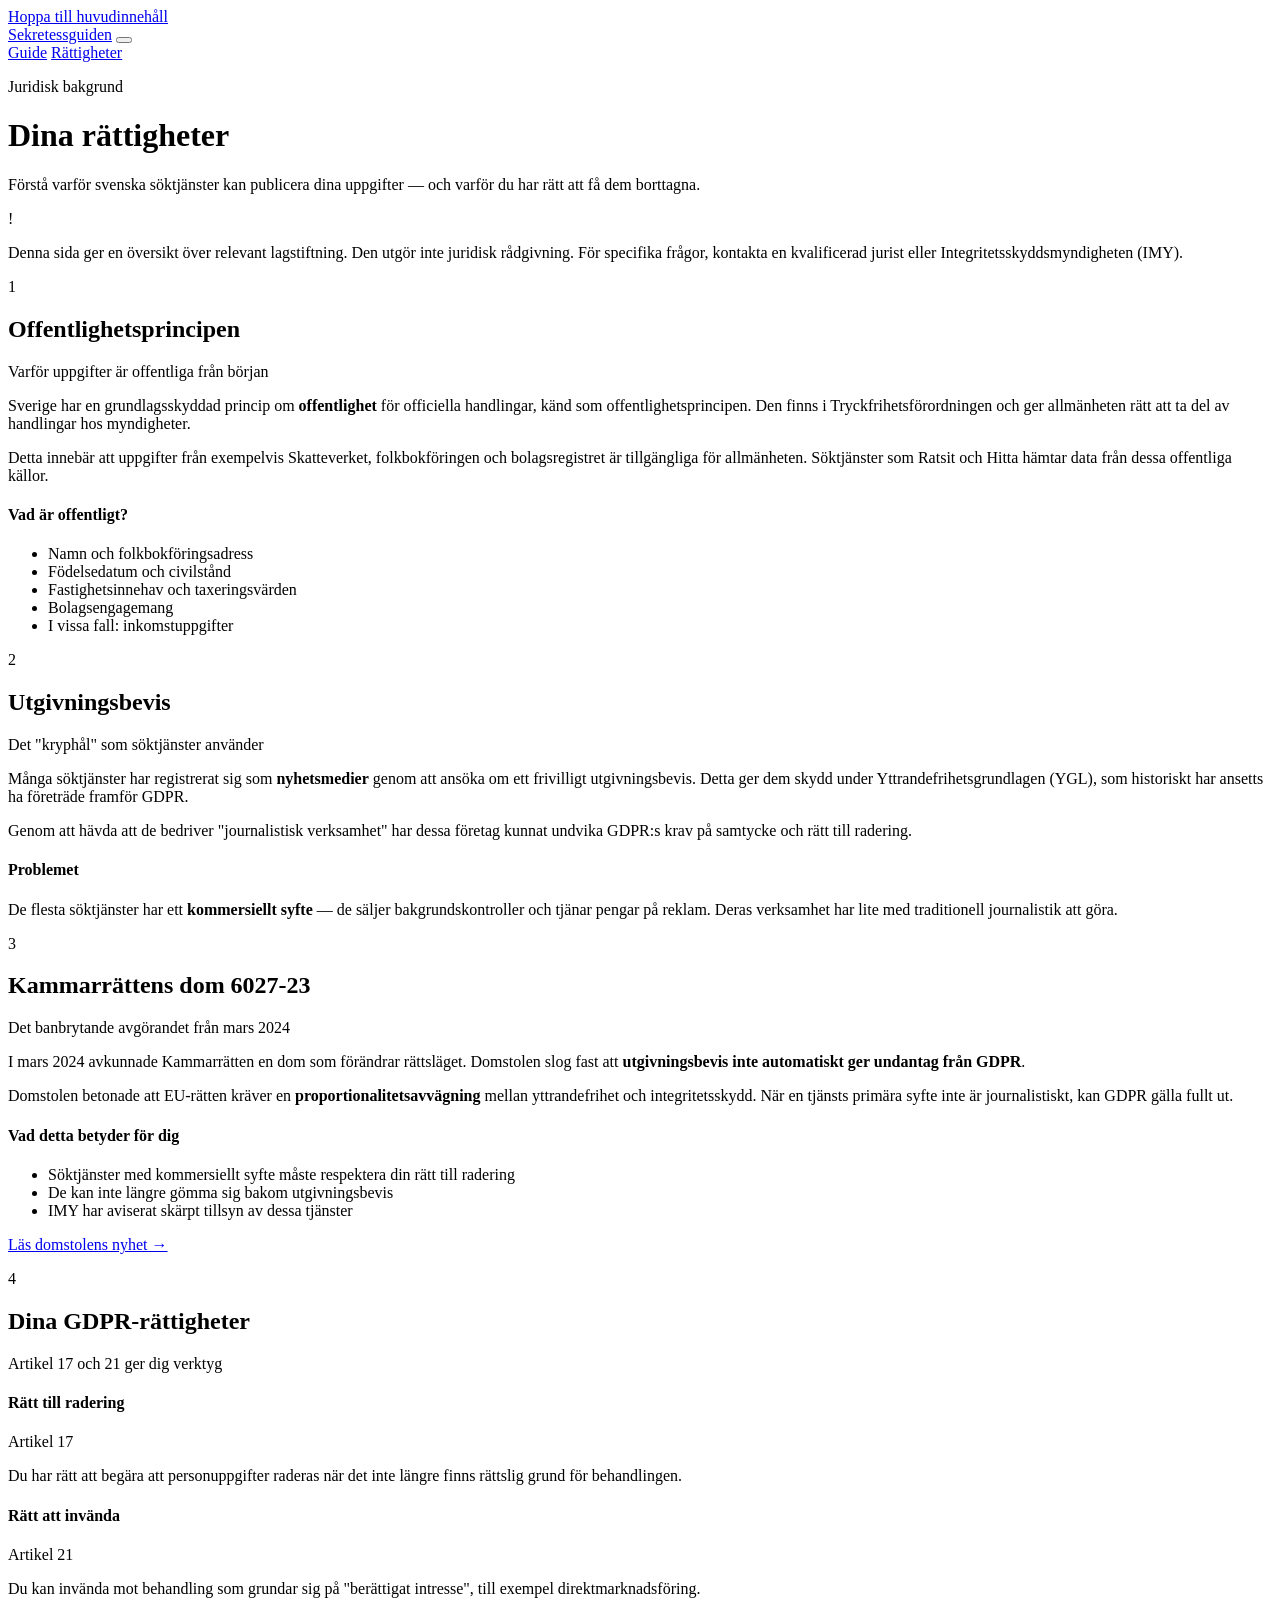
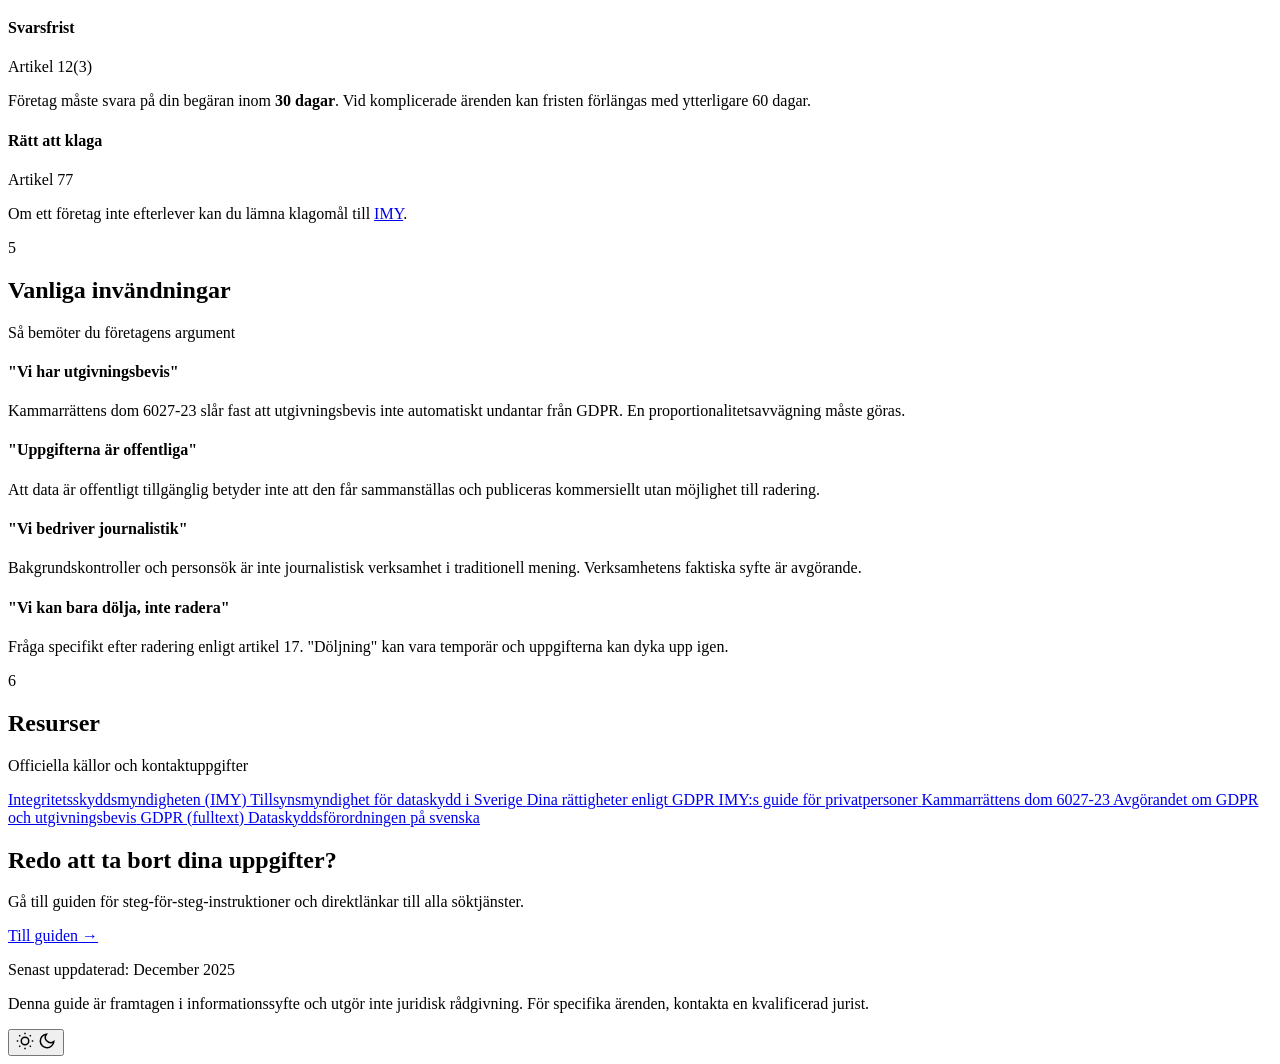
==== rattigheter/index.html @ fe228009 "url cleaning" ====
<!DOCTYPE html>
<html lang="sv">

<head>
    <meta charset="UTF-8">
    <meta name="viewport" content="width=device-width, initial-scale=1.0">
    <meta name="description"
        content="Dina rättigheter enligt GDPR och svensk lag. Förstå varför söktjänster kan publicera dina uppgifter och hur du kan få dem borttagna.">
    <title>Dina rättigheter - Sekretessguiden</title>
    <link rel="icon" href="favicon.svg" type="image/svg+xml">
    <link rel="preconnect" href="https://fonts.googleapis.com">
    <link rel="preconnect" href="https://fonts.gstatic.com" crossorigin>
    <link
        href="https://fonts.googleapis.com/css2?family=IBM+Plex+Sans:wght@400;500;600&family=IBM+Plex+Serif:wght@400;500&display=swap"
        rel="stylesheet">
    <link rel="stylesheet" href="style.css">
</head>

<body>
    <a href="#main" class="skip-link">Hoppa till huvudinnehåll</a>

    <nav class="nav" aria-label="Huvudnavigering">
        <div class="nav-inner">
            <a href="../" class="nav-brand">Sekretessguiden</a>
            <button class="nav-toggle" aria-label="Meny">
                <span></span><span></span>
            </button>
            <div class="nav-links">
                <a href="../" data-tooltip="Steg-för-steg guide">Guide</a>
                <span class="nav-divider"></span>
                <a href="./" class="nav-link-external" aria-current="page"
                    data-tooltip="Juridisk bakgrund">Rättigheter</a>
            </div>
        </div>
    </nav>

    <header class="hero">
        <div class="hero-inner">
            <p class="hero-meta">Juridisk bakgrund</p>
            <h1>Dina rättigheter</h1>
            <p class="hero-lead">Förstå varför svenska söktjänster kan publicera dina uppgifter — och varför du har rätt
                att få dem borttagna.</p>
        </div>
    </header>

    <main id="main">
        <section class="intro">
            <div class="intro-inner">
                <div class="intro-number">!</div>
                <div class="intro-text">
                    <p>Denna sida ger en översikt över relevant lagstiftning. Den utgör inte juridisk rådgivning. För
                        specifika frågor, kontakta en kvalificerad jurist eller Integritetsskyddsmyndigheten (IMY).</p>
                </div>
            </div>
        </section>

        <!-- Offentlighetsprincipen -->
        <section class="step">
            <div class="step-header">
                <div class="step-number">1</div>
                <div class="step-title">
                    <h2>Offentlighetsprincipen</h2>
                    <p>Varför uppgifter är offentliga från början</p>
                </div>
            </div>

            <div class="step-content step-content-narrow">
                <div class="info-section">
                    <p>Sverige har en grundlagsskyddad princip om <strong>offentlighet</strong> för officiella
                        handlingar,
                        känd som offentlighetsprincipen. Den finns i Tryckfrihetsförordningen och ger allmänheten rätt
                        att
                        ta del av handlingar hos myndigheter.</p>

                    <p>Detta innebär att uppgifter från exempelvis Skatteverket, folkbokföringen och bolagsregistret är
                        tillgängliga för allmänheten. Söktjänster som Ratsit och Hitta hämtar data från dessa offentliga
                        källor.</p>

                    <div class="info-box">
                        <h4>Vad är offentligt?</h4>
                        <ul>
                            <li>Namn och folkbokföringsadress</li>
                            <li>Födelsedatum och civilstånd</li>
                            <li>Fastighetsinnehav och taxeringsvärden</li>
                            <li>Bolagsengagemang</li>
                            <li>I vissa fall: inkomstuppgifter</li>
                        </ul>
                    </div>
                </div>
            </div>
        </section>

        <!-- Utgivningsbevis -->
        <section class="step step-alt">
            <div class="step-header">
                <div class="step-number">2</div>
                <div class="step-title">
                    <h2>Utgivningsbevis</h2>
                    <p>Det "kryphål" som söktjänster använder</p>
                </div>
            </div>

            <div class="step-content step-content-narrow">
                <div class="info-section">
                    <p>Många söktjänster har registrerat sig som <strong>nyhetsmedier</strong> genom att ansöka om ett
                        frivilligt utgivningsbevis. Detta ger dem skydd under Yttrandefrihetsgrundlagen (YGL), som
                        historiskt har ansetts ha företräde framför GDPR.</p>

                    <p>Genom att hävda att de bedriver "journalistisk verksamhet" har dessa företag kunnat undvika
                        GDPR:s
                        krav på samtycke och rätt till radering.</p>

                    <div class="info-box info-box-warning">
                        <h4>Problemet</h4>
                        <p>De flesta söktjänster har ett <strong>kommersiellt syfte</strong> — de säljer
                            bakgrundskontroller
                            och tjänar pengar på reklam. Deras verksamhet har lite med traditionell journalistik att
                            göra.
                        </p>
                    </div>
                </div>
            </div>
        </section>

        <!-- Kammarrätten -->
        <section class="step">
            <div class="step-header">
                <div class="step-number">3</div>
                <div class="step-title">
                    <h2>Kammarrättens dom 6027-23</h2>
                    <p>Det banbrytande avgörandet från mars 2024</p>
                </div>
            </div>

            <div class="step-content step-content-narrow">
                <div class="info-section">
                    <p>I mars 2024 avkunnade Kammarrätten en dom som förändrar rättsläget. Domstolen slog fast att
                        <strong>utgivningsbevis inte automatiskt ger undantag från GDPR</strong>.
                    </p>

                    <p>Domstolen betonade att EU-rätten kräver en <strong>proportionalitetsavvägning</strong> mellan
                        yttrandefrihet och integritetsskydd. När en tjänsts primära syfte inte är journalistiskt, kan
                        GDPR
                        gälla fullt ut.</p>

                    <div class="info-box info-box-success">
                        <h4>Vad detta betyder för dig</h4>
                        <ul>
                            <li>Söktjänster med kommersiellt syfte måste respektera din rätt till radering</li>
                            <li>De kan inte längre gömma sig bakom utgivningsbevis</li>
                            <li>IMY har aviserat skärpt tillsyn av dessa tjänster</li>
                        </ul>
                    </div>

                    <p class="source-link">
                        <a href="https://www.domstol.se/nyheter/2024/03/gdpr-kan-bli-tillamplig-trots-frivilligt-utgivningsbevis/"
                            target="_blank" rel="noopener">Läs domstolens nyhet →</a>
                    </p>
                </div>
            </div>
        </section>

        <!-- GDPR-rättigheter -->
        <section class="step step-alt">
            <div class="step-header">
                <div class="step-number">4</div>
                <div class="step-title">
                    <h2>Dina GDPR-rättigheter</h2>
                    <p>Artikel 17 och 21 ger dig verktyg</p>
                </div>
            </div>

            <div class="step-content step-content-narrow">
                <div class="info-section">
                    <div class="rights-grid">
                        <div class="right-card">
                            <h4>Rätt till radering</h4>
                            <p class="right-article">Artikel 17</p>
                            <p>Du har rätt att begära att personuppgifter raderas när det inte längre finns rättslig
                                grund
                                för behandlingen.</p>
                        </div>

                        <div class="right-card">
                            <h4>Rätt att invända</h4>
                            <p class="right-article">Artikel 21</p>
                            <p>Du kan invända mot behandling som grundar sig på "berättigat intresse", till exempel
                                direktmarknadsföring.</p>
                        </div>

                        <div class="right-card">
                            <h4>Svarsfrist</h4>
                            <p class="right-article">Artikel 12(3)</p>
                            <p>Företag måste svara på din begäran inom <strong>30 dagar</strong>. Vid komplicerade
                                ärenden
                                kan fristen förlängas med ytterligare 60 dagar.</p>
                        </div>

                        <div class="right-card">
                            <h4>Rätt att klaga</h4>
                            <p class="right-article">Artikel 77</p>
                            <p>Om ett företag inte efterlever kan du lämna klagomål till
                                <a href="https://www.imy.se/privatperson/utfora-arenden/lamna-ett-klagomal/"
                                    target="_blank" rel="noopener">IMY</a>.
                            </p>
                        </div>
                    </div>
                </div>
            </div>
        </section>

        <!-- Vanliga invändningar -->
        <section class="step">
            <div class="step-header">
                <div class="step-number">5</div>
                <div class="step-title">
                    <h2>Vanliga invändningar</h2>
                    <p>Så bemöter du företagens argument</p>
                </div>
            </div>

            <div class="step-content step-content-narrow">
                <div class="objections-list">
                    <div class="objection">
                        <h4>"Vi har utgivningsbevis"</h4>
                        <p class="objection-response">Kammarrättens dom 6027-23 slår fast att utgivningsbevis inte
                            automatiskt undantar från GDPR. En proportionalitetsavvägning måste göras.</p>
                    </div>

                    <div class="objection">
                        <h4>"Uppgifterna är offentliga"</h4>
                        <p class="objection-response">Att data är offentligt tillgänglig betyder inte att den får
                            sammanställas och publiceras kommersiellt utan möjlighet till radering.</p>
                    </div>

                    <div class="objection">
                        <h4>"Vi bedriver journalistik"</h4>
                        <p class="objection-response">Bakgrundskontroller och personsök är inte journalistisk verksamhet
                            i
                            traditionell mening. Verksamhetens faktiska syfte är avgörande.</p>
                    </div>

                    <div class="objection">
                        <h4>"Vi kan bara dölja, inte radera"</h4>
                        <p class="objection-response">Fråga specifikt efter radering enligt artikel 17. "Döljning" kan
                            vara
                            temporär och uppgifterna kan dyka upp igen.</p>
                    </div>
                </div>
            </div>
        </section>

        <!-- Resurser -->
        <section class="step step-alt">
            <div class="step-header">
                <div class="step-number">6</div>
                <div class="step-title">
                    <h2>Resurser</h2>
                    <p>Officiella källor och kontaktuppgifter</p>
                </div>
            </div>

            <div class="step-content step-content-narrow">
                <div class="resources-list">
                    <a href="https://www.imy.se/" target="_blank" rel="noopener" class="resource-link">
                        <span class="resource-name">Integritetsskyddsmyndigheten (IMY)</span>
                        <span class="resource-desc">Tillsynsmyndighet för dataskydd i Sverige</span>
                    </a>

                    <a href="https://www.imy.se/privatperson/dataskydd/dina-rattigheter/" target="_blank" rel="noopener"
                        class="resource-link">
                        <span class="resource-name">Dina rättigheter enligt GDPR</span>
                        <span class="resource-desc">IMY:s guide för privatpersoner</span>
                    </a>

                    <a href="https://www.domstol.se/nyheter/2024/03/gdpr-kan-bli-tillamplig-trots-frivilligt-utgivningsbevis/"
                        target="_blank" rel="noopener" class="resource-link">
                        <span class="resource-name">Kammarrättens dom 6027-23</span>
                        <span class="resource-desc">Avgörandet om GDPR och utgivningsbevis</span>
                    </a>

                    <a href="https://eur-lex.europa.eu/legal-content/SV/TXT/?uri=CELEX:32016R0679" target="_blank"
                        rel="noopener" class="resource-link">
                        <span class="resource-name">GDPR (fulltext)</span>
                        <span class="resource-desc">Dataskyddsförordningen på svenska</span>
                    </a>
                </div>
            </div>
        </section>

        <!-- CTA -->
        <section class="cta-section">
            <div class="cta-inner">
                <h2>Redo att ta bort dina uppgifter?</h2>
                <p>Gå till guiden för steg-för-steg-instruktioner och direktlänkar till alla söktjänster.</p>
                <a href="../" class="cta-button">Till guiden →</a>
            </div>
        </section>
    </main>

    <footer class="footer">
        <p>Senast uppdaterad: December 2025</p>
        <p>Denna guide är framtagen i informationssyfte och utgör inte juridisk rådgivning. För specifika ärenden,
            kontakta
            en kvalificerad jurist.</p>
    </footer>

    <!-- Back to top button -->
    <button class="back-to-top" id="back-to-top" aria-label="Tillbaka till toppen" hidden>
        <svg width="20" height="20" viewBox="0 0 20 20" fill="none" stroke="currentColor" stroke-width="2">
            <path d="M10 16V4M4 10l6-6 6 6" />
        </svg>
    </button>

    <!-- Dark mode toggle -->
    <button class="theme-toggle" id="theme-toggle" aria-label="Växla mörkt/ljust läge">
        <svg class="icon-sun" width="18" height="18" viewBox="0 0 24 24" fill="none" stroke="currentColor"
            stroke-width="2">
            <circle cx="12" cy="12" r="5" />
            <path
                d="M12 1v2M12 21v2M4.22 4.22l1.42 1.42M18.36 18.36l1.42 1.42M1 12h2M21 12h2M4.22 19.78l1.42-1.42M18.36 5.64l1.42-1.42" />
        </svg>
        <svg class="icon-moon" width="18" height="18" viewBox="0 0 24 24" fill="none" stroke="currentColor"
            stroke-width="2">
            <path d="M21 12.79A9 9 0 1 1 11.21 3 7 7 0 0 0 21 12.79z" />
        </svg>
    </button>

    <script src="script.js"></script>
</body>

</html>
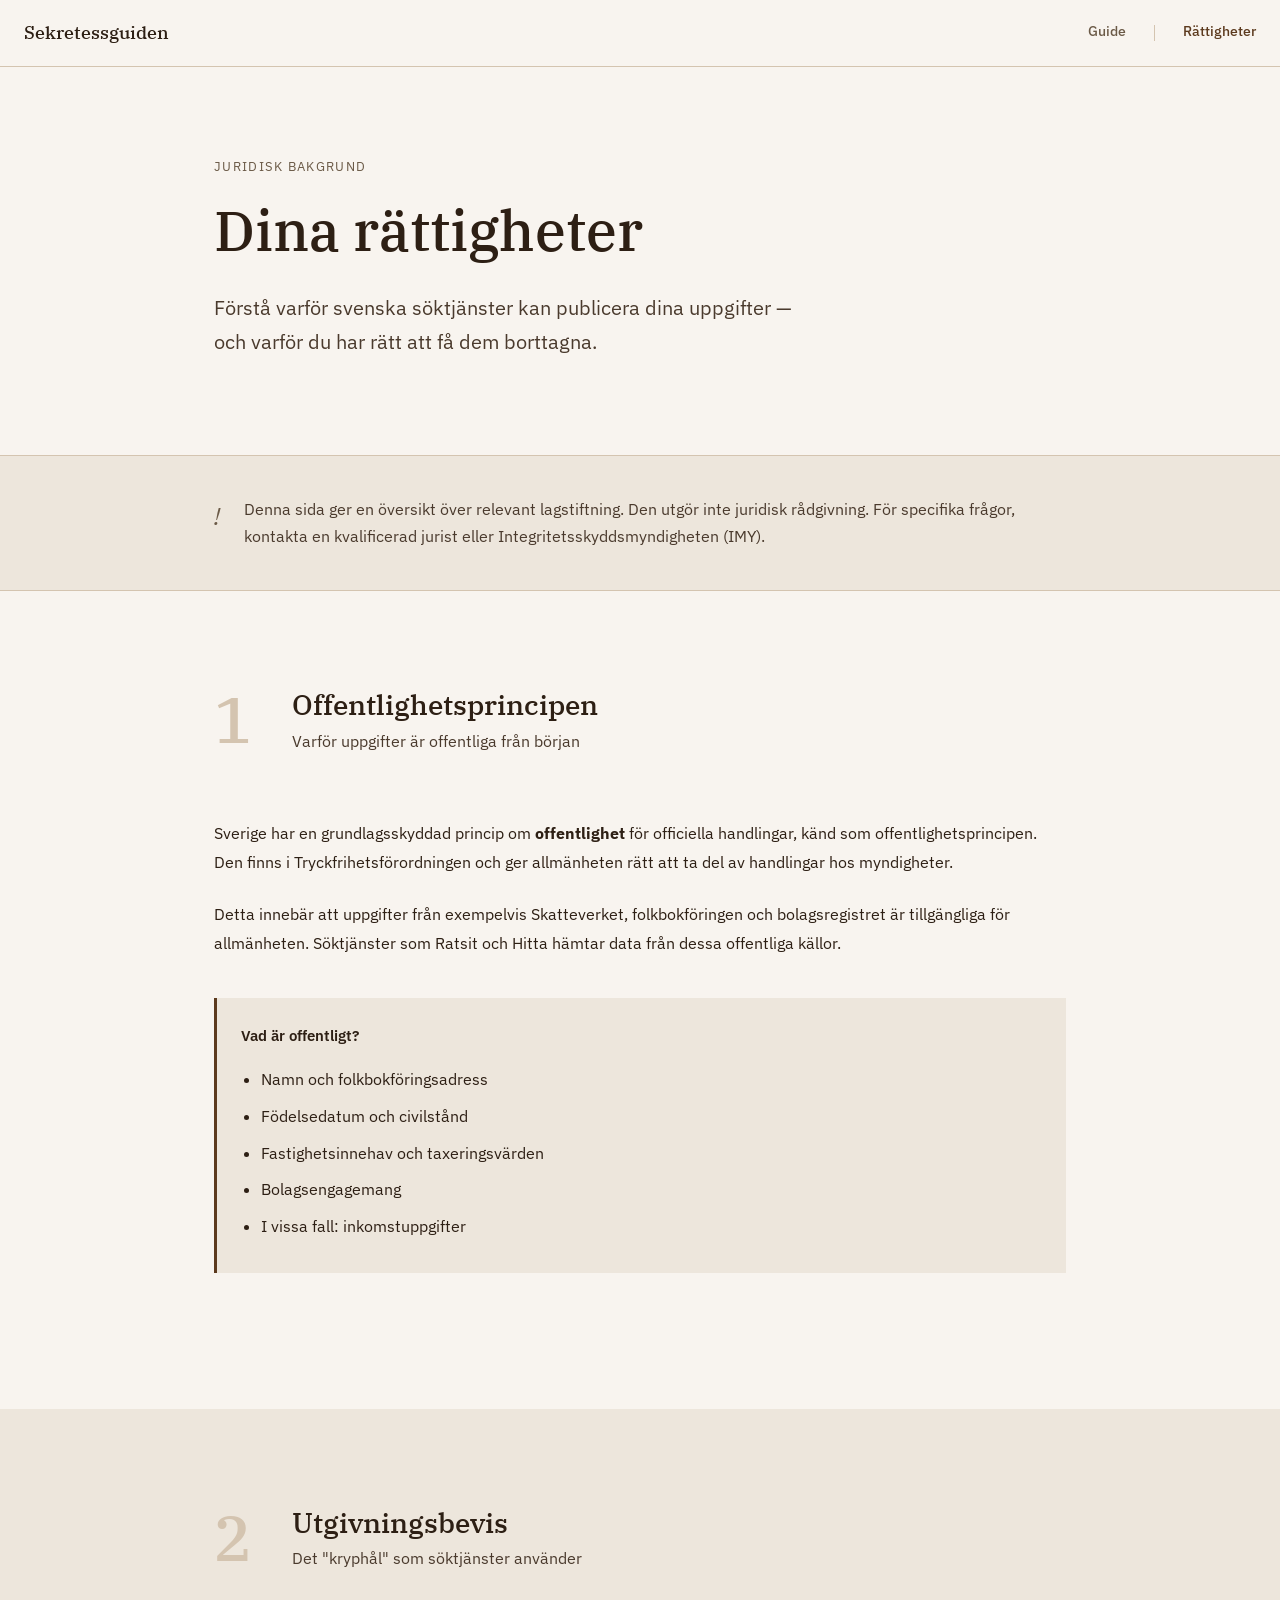
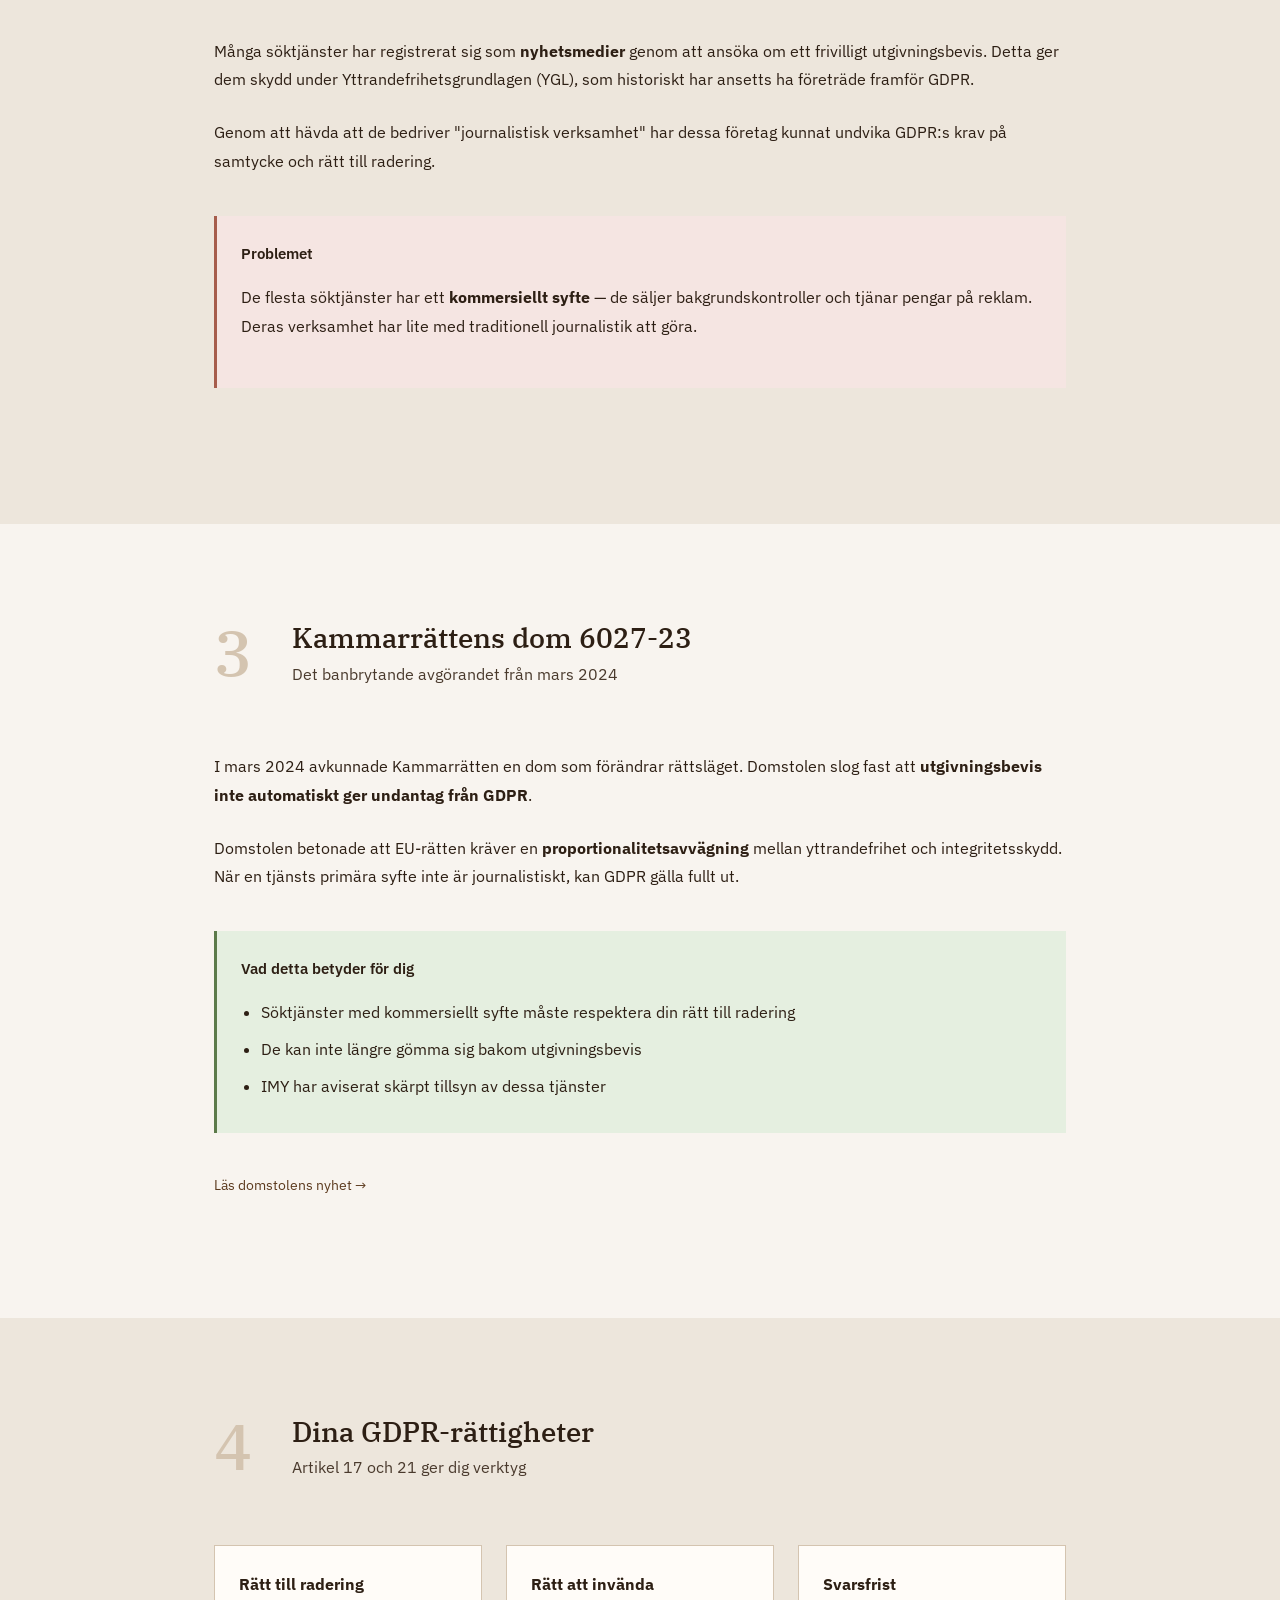
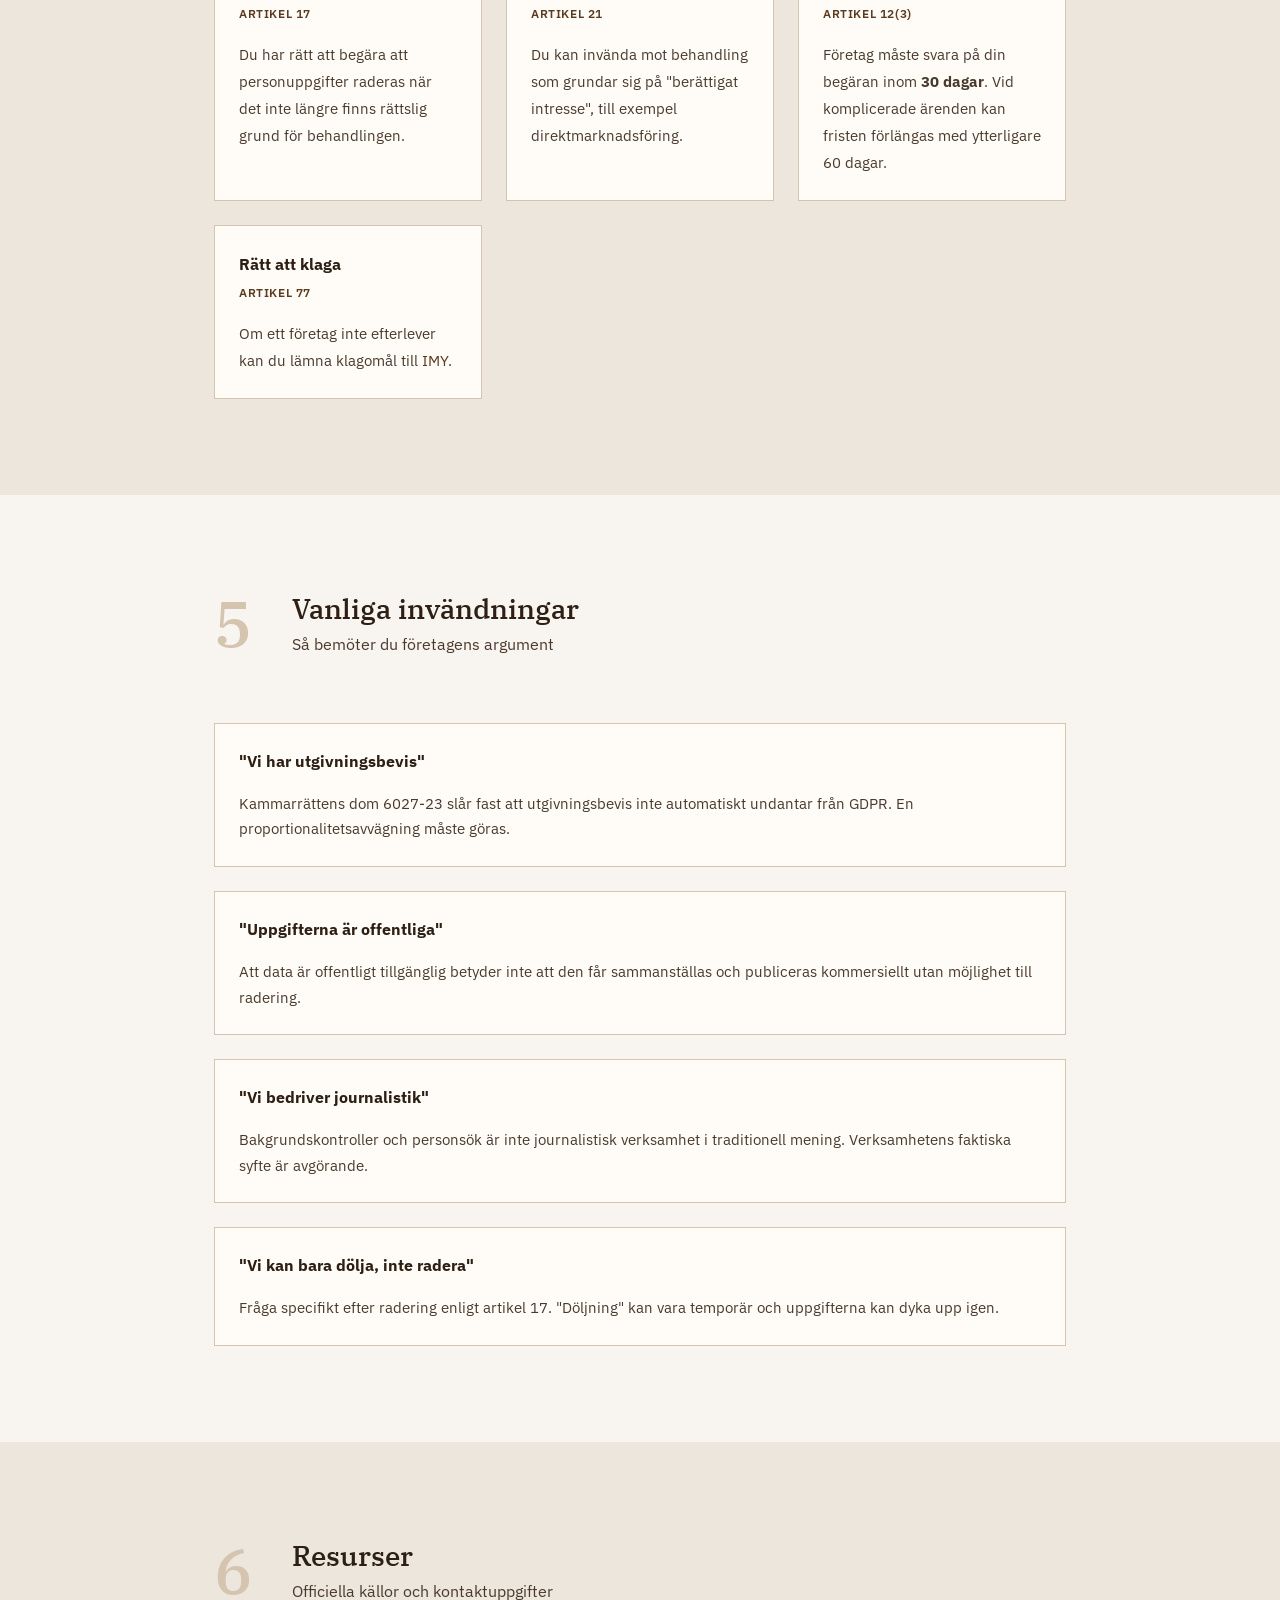
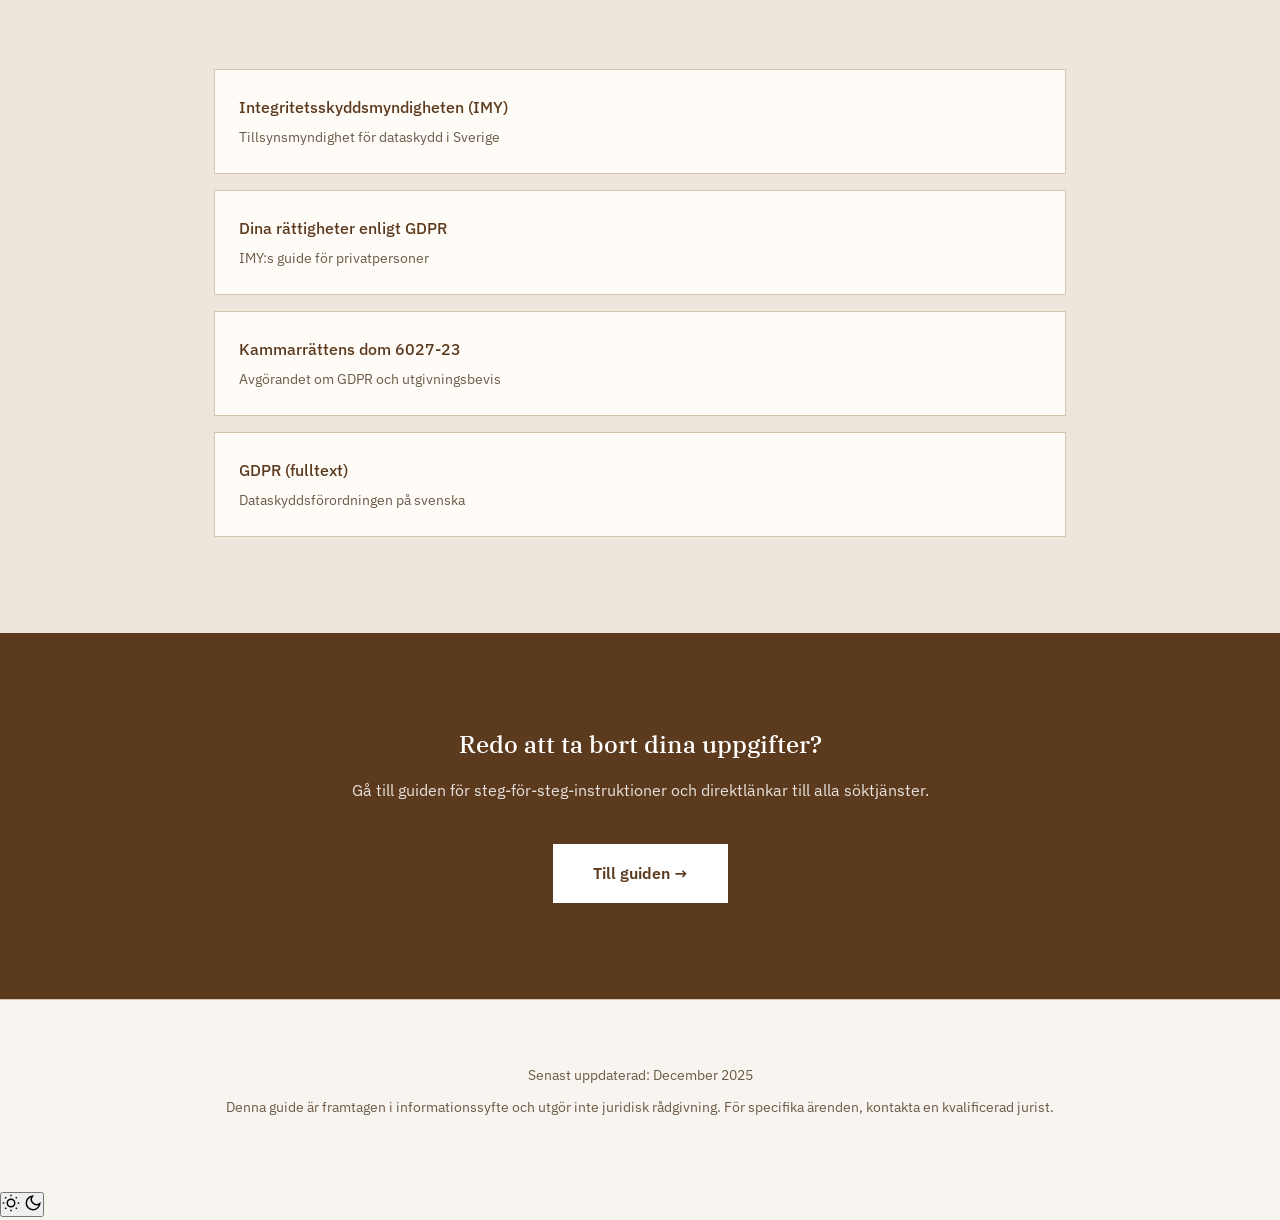
==== commit 55f5b293: "fix css amd js linking" ====
--- a/rattigheter/index.html
+++ b/rattigheter/index.html
@@ -7,13 +7,13 @@
     <meta name="description"
         content="Dina rättigheter enligt GDPR och svensk lag. Förstå varför söktjänster kan publicera dina uppgifter och hur du kan få dem borttagna.">
     <title>Dina rättigheter - Sekretessguiden</title>
-    <link rel="icon" href="favicon.svg" type="image/svg+xml">
+    <link rel="icon" href="../favicon.svg" type="image/svg+xml">
     <link rel="preconnect" href="https://fonts.googleapis.com">
     <link rel="preconnect" href="https://fonts.gstatic.com" crossorigin>
     <link
         href="https://fonts.googleapis.com/css2?family=IBM+Plex+Sans:wght@400;500;600&family=IBM+Plex+Serif:wght@400;500&display=swap"
         rel="stylesheet">
-    <link rel="stylesheet" href="style.css">
+    <link rel="stylesheet" href="../style.css">
 </head>
 
 <body>
@@ -326,7 +326,7 @@
         </svg>
     </button>
 
-    <script src="script.js"></script>
+    <script src="../script.js"></script>
 </body>
 
 </html>
--- a/style.css
+++ b/style.css
@@ -0,0 +1,1571 @@
+/* ===== VARIABLES ===== */
+:root {
+    --text: #2d1f14;
+    --text-secondary: #4a3a2d;
+    --text-muted: #6b5a47;
+    --bg: #f8f4ef;
+    --bg-alt: #ede6dc;
+    --surface: #fffcf8;
+    --border: #d4c4b0;
+    --accent: #5c3a1e;
+    --accent-hover: #3d2712;
+
+    --font: 'IBM Plex Sans', -apple-system, BlinkMacSystemFont, sans-serif;
+    --font-serif: 'IBM Plex Serif', Georgia, serif;
+
+    --space-xs: 0.5rem;
+    --space-sm: 1rem;
+    --space-md: 1.5rem;
+    --space-lg: 2.5rem;
+    --space-xl: 4rem;
+    --space-2xl: 6rem;
+}
+
+@media (prefers-color-scheme: dark) {
+    :root {
+        --text: #ede5d8;
+        --text-secondary: #c9bda8;
+        --text-muted: #a89880;
+        --bg: #1a1410;
+        --bg-alt: #2a2118;
+        --surface: #322820;
+        --border: #4a3f33;
+        --accent: #d4b88a;
+        --accent-hover: #e8d0a8;
+    }
+}
+
+/* ===== RESET ===== */
+*,
+*::before,
+*::after {
+    box-sizing: border-box;
+    margin: 0;
+    padding: 0;
+}
+
+html {
+    scroll-behavior: smooth;
+}
+
+body {
+    font-family: var(--font);
+    font-size: 1rem;
+    line-height: 1.7;
+    color: var(--text);
+    background: var(--bg);
+}
+
+a {
+    color: var(--accent);
+    text-decoration: none;
+}
+
+a:hover {
+    text-decoration: underline;
+}
+
+a:focus-visible,
+button:focus-visible,
+summary:focus-visible {
+    outline: 2px solid var(--accent);
+    outline-offset: 2px;
+}
+
+h1,
+h2,
+h3 {
+    font-family: var(--font-serif);
+    font-weight: 500;
+    line-height: 1.3;
+}
+
+p {
+    margin-bottom: var(--space-sm);
+}
+
+p:last-child {
+    margin-bottom: 0;
+}
+
+ol,
+ul {
+    margin-left: 1.25rem;
+}
+
+li {
+    margin-bottom: 0.5rem;
+}
+
+/* ===== SKIP LINK ===== */
+.skip-link {
+    position: absolute;
+    top: -100px;
+    left: var(--space-md);
+    background: var(--accent);
+    color: #fff;
+    padding: var(--space-xs) var(--space-sm);
+    z-index: 1000;
+    text-decoration: none;
+}
+
+.skip-link:focus {
+    top: var(--space-sm);
+}
+
+/* ===== NAV ===== */
+.nav {
+    position: fixed;
+    top: 0;
+    left: 0;
+    right: 0;
+    z-index: 100;
+    background: var(--bg);
+    border-bottom: 1px solid var(--border);
+}
+
+.nav-inner {
+    max-width: 1400px;
+    margin: 0 auto;
+    padding: var(--space-sm) var(--space-md);
+    display: flex;
+    align-items: center;
+    justify-content: space-between;
+}
+
+.nav-brand {
+    font-family: var(--font-serif);
+    font-size: 1.125rem;
+    font-weight: 500;
+    color: var(--text);
+}
+
+.nav-brand:hover {
+    text-decoration: none;
+    color: var(--accent);
+}
+
+.nav-links {
+    display: flex;
+    gap: var(--space-md);
+}
+
+.nav-links a {
+    font-size: 0.875rem;
+    font-weight: 500;
+    color: var(--text-muted);
+    padding: 0.25rem 0;
+    border-bottom: 2px solid transparent;
+    transition: all 0.15s ease;
+}
+
+.nav-links a:hover {
+    color: var(--text);
+    text-decoration: none;
+    border-bottom-color: var(--accent);
+}
+
+/* Nav tooltips */
+.nav-links a[data-tooltip] {
+    position: relative;
+}
+
+.nav-links a[data-tooltip]::after {
+    content: attr(data-tooltip);
+    position: absolute;
+    top: 100%;
+    left: 50%;
+    transform: translateX(-50%);
+    margin-top: 8px;
+    padding: 0.4rem 0.6rem;
+    background: var(--text);
+    color: var(--bg);
+    font-size: 0.75rem;
+    white-space: nowrap;
+    border-radius: 3px;
+    opacity: 0;
+    visibility: hidden;
+    transition: opacity 0.15s, visibility 0.15s;
+    pointer-events: none;
+    z-index: 200;
+}
+
+.nav-links a[data-tooltip]:hover::after {
+    opacity: 1;
+    visibility: visible;
+}
+
+/* Nav divider */
+.nav-divider {
+    width: 1px;
+    height: 1rem;
+    background: var(--border);
+    align-self: center;
+    margin: 0 0.25rem;
+}
+
+.nav-link-external {
+    color: var(--accent) !important;
+}
+
+.nav-toggle {
+    display: none;
+    flex-direction: column;
+    gap: 6px;
+    padding: 0.5rem;
+    background: none;
+    border: none;
+    cursor: pointer;
+}
+
+.nav-toggle span {
+    display: block;
+    width: 24px;
+    height: 2px;
+    background: var(--text);
+}
+
+/* ===== HERO ===== */
+.hero {
+    padding: calc(var(--space-2xl) + 60px) var(--space-md) var(--space-2xl);
+    max-width: 900px;
+    margin: 0 auto;
+}
+
+.hero-meta {
+    font-size: 0.8125rem;
+    text-transform: uppercase;
+    letter-spacing: 0.1em;
+    color: var(--text-muted);
+    margin-bottom: var(--space-sm);
+}
+
+.hero h1 {
+    font-size: clamp(2rem, 5vw, 3.5rem);
+    margin-bottom: var(--space-md);
+}
+
+.hero-lead {
+    font-size: 1.25rem;
+    color: var(--text-secondary);
+    max-width: 600px;
+}
+
+/* ===== INTRO ===== */
+.intro {
+    border-top: 1px solid var(--border);
+    border-bottom: 1px solid var(--border);
+    background: var(--bg-alt);
+}
+
+.intro-inner {
+    max-width: 900px;
+    margin: 0 auto;
+    padding: var(--space-lg) var(--space-md);
+    display: flex;
+    gap: var(--space-md);
+    align-items: flex-start;
+}
+
+.intro-number {
+    font-family: var(--font-serif);
+    font-size: 1.5rem;
+    font-style: italic;
+    color: var(--text-muted);
+    flex-shrink: 0;
+}
+
+.intro-text {
+    color: var(--text-secondary);
+}
+
+/* ===== STEPS ===== */
+.step {
+    padding: var(--space-2xl) 0;
+}
+
+.step-alt {
+    background: var(--bg-alt);
+}
+
+.step-header {
+    max-width: 900px;
+    margin: 0 auto var(--space-xl);
+    padding: 0 var(--space-md);
+    display: flex;
+    gap: var(--space-lg);
+    align-items: flex-start;
+}
+
+.step-number {
+    font-family: var(--font-serif);
+    font-size: 4rem;
+    font-weight: 500;
+    line-height: 1;
+    color: var(--border);
+    flex-shrink: 0;
+}
+
+.step-title h2 {
+    font-size: 1.75rem;
+    margin-bottom: 0.25rem;
+}
+
+.step-title p {
+    color: var(--text-secondary);
+    margin: 0;
+}
+
+.step-content {
+    overflow: visible;
+}
+
+.step-content-narrow {
+    max-width: 900px;
+    margin: 0 auto;
+    padding: 0 var(--space-md);
+}
+
+/* ===== SPLIT LAYOUT ===== */
+.split-layout {
+    max-width: 900px;
+    margin: 0 auto;
+    padding: 0 var(--space-md);
+    display: grid;
+    grid-template-columns: 1fr 1fr;
+    gap: var(--space-md);
+    align-items: start;
+}
+
+.stacked-cards {
+    display: flex;
+    flex-direction: column;
+    gap: var(--space-md);
+}
+
+.card-featured {
+    height: 100%;
+}
+
+.operator-links {
+    margin-top: var(--space-md);
+    padding-top: var(--space-md);
+    border-top: 1px solid var(--border);
+}
+
+.operator-links h4 {
+    font-size: 0.875rem;
+    font-weight: 600;
+    margin-bottom: var(--space-xs);
+    color: var(--text-secondary);
+}
+
+.operator-links ul {
+    list-style: none;
+    margin: 0;
+    font-size: 0.875rem;
+}
+
+.operator-links li {
+    margin-bottom: 0.35rem;
+}
+
+@media (max-width: 700px) {
+    .split-layout {
+        grid-template-columns: 1fr;
+    }
+}
+
+/* ===== CARD GRID ===== */
+.card-grid {
+    max-width: 900px;
+    margin: 0 auto;
+    padding: 0 var(--space-md);
+    display: grid;
+    grid-template-columns: repeat(2, 1fr);
+    gap: var(--space-md);
+}
+
+@media (max-width: 700px) {
+    .card-grid {
+        grid-template-columns: 1fr;
+    }
+}
+
+/* 5-column grid for services */
+.card-grid-5 {
+    padding: 0 var(--space-xl);
+    display: grid;
+    grid-template-columns: repeat(5, minmax(0, 1fr));
+    gap: var(--space-md);
+}
+
+.card-grid-5>.card {
+    min-width: 0;
+}
+
+@media (max-width: 1000px) {
+    .card-grid-5 {
+        grid-template-columns: repeat(3, 1fr);
+    }
+
+    .card-grid-5>.card:nth-child(4),
+    .card-grid-5>.card:nth-child(5) {
+        grid-column: span 1;
+    }
+
+    /* Center the last 2 cards */
+    .card-grid-5 {
+        justify-items: center;
+    }
+
+    .card-grid-5>.card:nth-child(4) {
+        grid-column: 1 / 2;
+        justify-self: end;
+        max-width: calc(100% - var(--space-md) / 2);
+    }
+
+    .card-grid-5>.card:nth-child(5) {
+        grid-column: 2 / 3;
+        justify-self: start;
+        max-width: calc(100% - var(--space-md) / 2);
+    }
+}
+
+@media (max-width: 700px) {
+    .card-grid-5 {
+        grid-template-columns: 1fr;
+    }
+
+    .card-grid-5>.card:nth-child(4),
+    .card-grid-5>.card:nth-child(5) {
+        grid-column: 1;
+        justify-self: stretch;
+        max-width: 100%;
+    }
+}
+
+/* ===== CARDS ===== */
+.card {
+    padding: var(--space-lg);
+    background: var(--surface);
+    border: 1px solid var(--border);
+    display: flex;
+    flex-direction: column;
+}
+
+.card h3 {
+    font-size: 1.125rem;
+    margin-bottom: var(--space-xs);
+}
+
+.card>p {
+    color: var(--text-secondary);
+    font-size: 0.9375rem;
+    margin-bottom: var(--space-sm);
+}
+
+.card ol {
+    font-size: 0.9375rem;
+    color: var(--text-secondary);
+    margin-bottom: var(--space-sm);
+}
+
+.card-quote {
+    margin-top: auto;
+    padding: var(--space-sm);
+    background: var(--bg-alt);
+    border-left: 3px solid var(--accent);
+    font-size: 0.875rem;
+    font-style: italic;
+    color: var(--text-secondary);
+}
+
+.card-action {
+    margin-top: auto;
+    padding-top: var(--space-sm);
+    border-top: 1px solid var(--border);
+}
+
+.card-action a {
+    display: block;
+    font-weight: 500;
+}
+
+.card-action span {
+    display: block;
+    font-size: 0.8125rem;
+    color: var(--text-muted);
+    margin-top: 0.25rem;
+}
+
+/* Service cards */
+.card-service {
+    flex: 0 0 280px;
+}
+
+.card-service-header {
+    display: flex;
+    align-items: center;
+    justify-content: space-between;
+    gap: var(--space-sm);
+    margin-bottom: var(--space-xs);
+}
+
+.card-service-header h3 {
+    margin: 0;
+}
+
+.tag {
+    font-size: 0.6875rem;
+    font-weight: 600;
+    text-transform: uppercase;
+    letter-spacing: 0.05em;
+    padding: 0.2em 0.5em;
+    background: var(--bg-alt);
+    border: 1px solid var(--border);
+    color: var(--text-muted);
+    white-space: nowrap;
+}
+
+.tag-note {
+    background: transparent;
+    border-color: var(--accent);
+    color: var(--accent);
+}
+
+/* ===== EMAIL LIST ===== */
+.email-list {
+    margin-bottom: var(--space-xl);
+}
+
+.email-item {
+    padding: var(--space-md) 0;
+    border-bottom: 1px solid var(--border);
+    display: grid;
+    grid-template-columns: 140px 1fr;
+    gap: var(--space-xs) var(--space-md);
+    align-items: baseline;
+}
+
+.email-item:first-child {
+    border-top: 1px solid var(--border);
+}
+
+.email-name {
+    font-weight: 500;
+}
+
+.email-link {
+    font-family: monospace;
+    font-size: 0.9375rem;
+}
+
+.email-note {
+    grid-column: 2;
+    font-size: 0.8125rem;
+    color: var(--text-muted);
+}
+
+.email-item-difficult {
+    background: var(--bg-alt);
+    margin: 0 calc(-1 * var(--space-md));
+    padding-left: var(--space-md);
+    padding-right: var(--space-md);
+}
+
+/* ===== TEMPLATES ===== */
+.templates {
+    display: flex;
+    flex-direction: column;
+    gap: var(--space-lg);
+}
+
+.template {
+    background: var(--surface);
+    border: 1px solid var(--border);
+}
+
+.template-header {
+    display: flex;
+    justify-content: space-between;
+    align-items: center;
+    padding: var(--space-sm) var(--space-md);
+    border-bottom: 1px solid var(--border);
+    background: var(--bg-alt);
+}
+
+.template-header h3 {
+    font-size: 1rem;
+    margin: 0;
+}
+
+.template-note {
+    padding: var(--space-sm) var(--space-md);
+    font-size: 0.875rem;
+    color: var(--text-secondary);
+    border-bottom: 1px solid var(--border);
+    margin: 0;
+}
+
+.template-body {
+    padding: var(--space-md);
+    font-size: 0.9375rem;
+}
+
+.template-body p {
+    margin-bottom: var(--space-sm);
+}
+
+.template-strong {
+    border-left: 3px solid var(--accent);
+}
+
+.copy-btn {
+    padding: 0.4rem 0.8rem;
+    font-size: 0.8125rem;
+    font-family: inherit;
+    font-weight: 500;
+    background: var(--surface);
+    border: 1px solid var(--border);
+    color: var(--text);
+    cursor: pointer;
+    transition: all 0.15s ease;
+}
+
+.copy-btn:hover {
+    background: var(--accent);
+    border-color: var(--accent);
+    color: #fff;
+}
+
+/* ===== ACTION LIST ===== */
+.action-list {
+    font-size: 1.125rem;
+    counter-reset: actions;
+    list-style: none;
+    margin: 0;
+}
+
+.action-list li {
+    position: relative;
+    padding-left: var(--space-lg);
+    margin-bottom: var(--space-md);
+    counter-increment: actions;
+}
+
+.action-list li::before {
+    content: counter(actions);
+    position: absolute;
+    left: 0;
+    top: 0.15em;
+    font-family: var(--font-serif);
+    font-size: 1.25rem;
+    color: var(--text-muted);
+}
+
+/* ===== MAINTENANCE ===== */
+.maintenance {
+    padding: var(--space-2xl) var(--space-md);
+    border-top: 1px solid var(--border);
+}
+
+.maintenance-inner {
+    max-width: 900px;
+    margin: 0 auto;
+}
+
+.maintenance h2 {
+    font-size: 1.5rem;
+    margin-bottom: var(--space-lg);
+}
+
+.maintenance-grid {
+    display: grid;
+    grid-template-columns: repeat(auto-fit, minmax(220px, 1fr));
+    gap: var(--space-md);
+}
+
+.maintenance-item {
+    padding: var(--space-md);
+    background: var(--surface);
+    border: 1px solid var(--border);
+}
+
+.maintenance-interval {
+    font-weight: 600;
+    font-size: 0.875rem;
+    color: var(--accent);
+    margin-bottom: var(--space-xs);
+}
+
+.maintenance-item p {
+    font-size: 0.9375rem;
+    color: var(--text-secondary);
+    margin: 0;
+}
+
+/* ===== FAQ ===== */
+.faq {
+    padding: var(--space-2xl) var(--space-md);
+    background: var(--bg-alt);
+}
+
+.faq-inner {
+    max-width: 700px;
+    margin: 0 auto;
+}
+
+.faq h2 {
+    font-size: 1.5rem;
+    margin-bottom: var(--space-lg);
+}
+
+.faq-item {
+    border-bottom: 1px solid var(--border);
+}
+
+.faq-item:first-of-type {
+    border-top: 1px solid var(--border);
+}
+
+.faq-item summary {
+    padding: var(--space-md) 0;
+    font-weight: 500;
+    cursor: pointer;
+    list-style: none;
+    display: flex;
+    justify-content: space-between;
+    align-items: center;
+}
+
+.faq-item summary::-webkit-details-marker {
+    display: none;
+}
+
+.faq-item summary::after {
+    content: '+';
+    font-size: 1.25rem;
+    color: var(--text-muted);
+}
+
+.faq-item[open] summary::after {
+    content: '−';
+}
+
+.faq-item p {
+    padding-bottom: var(--space-md);
+    color: var(--text-secondary);
+}
+
+/* ===== FOOTER ===== */
+.footer {
+    padding: var(--space-xl) var(--space-md);
+    text-align: center;
+    font-size: 0.875rem;
+    color: var(--text-muted);
+    border-top: 1px solid var(--border);
+}
+
+.footer p {
+    margin-bottom: 0.5rem;
+}
+
+/* ===== TOAST ===== */
+.toast {
+    position: fixed;
+    bottom: var(--space-md);
+    left: 50%;
+    transform: translateX(-50%) translateY(calc(100% + var(--space-md)));
+    padding: var(--space-sm) var(--space-md);
+    background: var(--text);
+    color: var(--bg);
+    font-size: 0.875rem;
+    opacity: 0;
+    transition: all 0.2s ease;
+}
+
+.toast.show {
+    transform: translateX(-50%) translateY(0);
+    opacity: 1;
+}
+
+/* ===== MOBILE ===== */
+@media (max-width: 768px) {
+    :root {
+        --space-lg: 2rem;
+        --space-xl: 3rem;
+        --space-2xl: 4rem;
+    }
+
+    .nav-links {
+        display: none;
+    }
+
+    .nav-toggle {
+        display: flex;
+    }
+
+    .nav.open .nav-links {
+        display: flex;
+        position: absolute;
+        top: 100%;
+        left: 0;
+        right: 0;
+        background: var(--bg);
+        border-bottom: 1px solid var(--border);
+        padding: var(--space-sm) var(--space-md);
+    }
+
+    .step-header {
+        flex-direction: column;
+        gap: var(--space-sm);
+    }
+
+    .step-number {
+        font-size: 2.5rem;
+    }
+
+    .card {
+        flex: 0 0 280px;
+    }
+
+    .email-item {
+        grid-template-columns: 1fr;
+    }
+
+    .email-note {
+        grid-column: 1;
+    }
+}
+
+@media (max-width: 480px) {
+    .hero h1 {
+        font-size: 1.75rem;
+    }
+
+    .card {
+        flex: 0 0 calc(100vw - var(--space-md) * 2);
+    }
+}
+
+/* ===== PRINT ===== */
+@media print {
+
+    .nav,
+    .toast {
+        display: none;
+    }
+
+    .card-scroll {
+        overflow: visible;
+        flex-wrap: wrap;
+    }
+
+    .card {
+        flex: 1 1 300px;
+    }
+}
+
+/* ===== TRACKER ===== */
+.tracker {
+    padding: var(--space-2xl) var(--space-md);
+    border-top: 1px solid var(--border);
+    background: var(--surface);
+}
+
+.tracker-inner {
+    max-width: 900px;
+    margin: 0 auto;
+}
+
+.tracker-toggle {
+    width: 100%;
+    display: flex;
+    justify-content: space-between;
+    align-items: center;
+    padding: var(--space-sm) 0;
+    background: none;
+    border: none;
+    cursor: pointer;
+    text-align: left;
+}
+
+.tracker-toggle h2 {
+    font-size: 1.5rem;
+    margin: 0;
+    color: var(--text);
+}
+
+.tracker-toggle-icon {
+    font-size: 1.5rem;
+    color: var(--text-muted);
+    transition: transform 0.2s ease;
+}
+
+.tracker-toggle[aria-expanded="true"] .tracker-toggle-icon {
+    transform: rotate(45deg);
+}
+
+.tracker-content {
+    padding-top: var(--space-lg);
+}
+
+.tracker-content[hidden] {
+    display: none;
+}
+
+.tracker-intro {
+    margin-bottom: var(--space-lg);
+    color: var(--text-secondary);
+}
+
+.tracker-name-section {
+    margin-bottom: var(--space-lg);
+}
+
+.tracker-name-section label {
+    display: block;
+    font-weight: 500;
+    margin-bottom: var(--space-xs);
+}
+
+.tracker-input {
+    width: 100%;
+    max-width: 400px;
+    padding: var(--space-sm);
+    font-family: inherit;
+    font-size: 1rem;
+    background: var(--bg);
+    border: 1px solid var(--border);
+    color: var(--text);
+}
+
+.tracker-input:focus {
+    outline: 2px solid var(--accent);
+    outline-offset: 2px;
+}
+
+.tracker-grid {
+    display: grid;
+    grid-template-columns: repeat(auto-fill, minmax(300px, 1fr));
+    gap: var(--space-md);
+    margin-bottom: var(--space-lg);
+}
+
+.tracker-card {
+    padding: var(--space-lg);
+    background: var(--bg);
+    border: 1px solid var(--border);
+    display: flex;
+    flex-direction: column;
+    gap: var(--space-sm);
+}
+
+.tracker-card-header {
+    display: flex;
+    justify-content: space-between;
+    align-items: center;
+    margin-bottom: var(--space-sm);
+}
+
+.tracker-card-name {
+    font-weight: 600;
+    font-size: 1rem;
+}
+
+.tracker-status {
+    font-size: 0.75rem;
+    font-weight: 600;
+    text-transform: uppercase;
+    letter-spacing: 0.05em;
+    padding: 0.25em 0.5em;
+    border-radius: 2px;
+}
+
+.tracker-status-unknown {
+    background: var(--bg-alt);
+    color: var(--text-muted);
+}
+
+.tracker-status-removed {
+    background: #e5efe0;
+    color: #3d5c34;
+}
+
+.tracker-status-visible {
+    background: #f5e5e2;
+    color: #7a3d35;
+}
+
+.tracker-status-stale {
+    background: #f5ecd4;
+    color: #6b5a2f;
+}
+
+@media (prefers-color-scheme: dark) {
+    .tracker-status-removed {
+        background: #2a3d24;
+        color: #a8c9a0;
+    }
+
+    .tracker-status-visible {
+        background: #3d2824;
+        color: #d9a8a0;
+    }
+
+    .tracker-status-stale {
+        background: #3d3524;
+        color: #d9c9a0;
+    }
+}
+
+.tracker-card-meta {
+    display: flex;
+    justify-content: space-between;
+    align-items: center;
+    gap: var(--space-sm);
+}
+
+.tracker-card-date {
+    font-size: 0.8125rem;
+    color: var(--text-muted);
+}
+
+.tracker-method {
+    font-size: 0.6875rem;
+    font-weight: 600;
+    text-transform: uppercase;
+    letter-spacing: 0.05em;
+    padding: 0.2em 0.5em;
+    border-radius: 2px;
+}
+
+.tracker-method-bankid {
+    background: #e5efe0;
+    color: #3d5c34;
+}
+
+.tracker-method-email {
+    background: #f5ecd4;
+    color: #6b5a2f;
+}
+
+@media (prefers-color-scheme: dark) {
+    .tracker-method-bankid {
+        background: #2a3d24;
+        color: #a8c9a0;
+    }
+
+    .tracker-method-email {
+        background: #3d3524;
+        color: #d9c9a0;
+    }
+}
+
+.tracker-card-warning {
+    font-size: 0.8125rem;
+    color: #7a3d35;
+    background: #f5e5e2;
+    padding: 0.4rem 0.6rem;
+    margin-top: var(--space-xs);
+}
+
+@media (prefers-color-scheme: dark) {
+    .tracker-card-warning {
+        background: #4a3f1e;
+        color: #f5dfa3;
+    }
+}
+
+.tracker-card-done {
+    opacity: 0.7;
+}
+
+.tracker-card-actions {
+    display: grid;
+    grid-template-columns: 1fr 1fr;
+    gap: var(--space-xs);
+    margin-top: auto;
+    padding-top: var(--space-sm);
+    border-top: 1px solid var(--border);
+}
+
+/* No full-width buttons - all 2x2 grid now */
+
+.tracker-card-btn {
+    padding: 0.6rem 0.75rem;
+    font-family: inherit;
+    font-size: 0.8125rem;
+    font-weight: 500;
+    background: var(--surface);
+    border: 1px solid var(--border);
+    color: var(--text);
+    cursor: pointer;
+    transition: all 0.15s ease;
+    text-align: center;
+    white-space: nowrap;
+}
+
+.tracker-card-btn:disabled {
+    cursor: not-allowed;
+    position: relative;
+    color: var(--text-muted) !important;
+    border-color: var(--border) !important;
+    background: var(--bg-alt) !important;
+}
+
+.tracker-card-btn:disabled::after {
+    content: attr(data-tooltip);
+    position: absolute;
+    bottom: calc(100% + 6px);
+    left: 50%;
+    transform: translateX(-50%);
+    padding: 0.5rem 0.75rem;
+    background: #2d1f14;
+    color: #f8f4ef;
+    font-size: 0.8125rem;
+    font-weight: 500;
+    white-space: nowrap;
+    border-radius: 4px;
+    opacity: 0;
+    visibility: hidden;
+    transition: opacity 0.15s, visibility 0.15s;
+    pointer-events: none;
+    z-index: 100;
+    box-shadow: 0 2px 8px rgba(0, 0, 0, 0.25);
+}
+
+/* Tooltip arrow */
+.tracker-card-btn:disabled::before {
+    content: '';
+    position: absolute;
+    bottom: calc(100% + 1px);
+    left: 50%;
+    transform: translateX(-50%);
+    border: 6px solid transparent;
+    border-top-color: #2d1f14;
+    border-bottom: none;
+    opacity: 0;
+    visibility: hidden;
+    transition: opacity 0.15s, visibility 0.15s;
+    z-index: 100;
+}
+
+.tracker-card-btn:disabled:hover::after,
+.tracker-card-btn:disabled:hover::before {
+    opacity: 1;
+    visibility: visible;
+}
+
+@media (prefers-color-scheme: dark) {
+    .tracker-card-btn:disabled::after {
+        background: #ede5d8;
+        color: #1a1410;
+    }
+
+    .tracker-card-btn:disabled::before {
+        border-top-color: #ede5d8;
+    }
+}
+
+.tracker-card-btn:hover {
+    background: var(--bg-alt);
+}
+
+.tracker-card-btn-check {
+    background: var(--accent);
+    border-color: var(--accent);
+    color: #fff;
+}
+
+.tracker-card-btn-check:hover:not(:disabled) {
+    background: var(--accent-hover);
+}
+
+.tracker-card-btn-check:disabled {
+    background: var(--border) !important;
+    border-color: var(--border) !important;
+    color: var(--text-secondary) !important;
+}
+
+@media (prefers-color-scheme: dark) {
+    .tracker-card-btn-check {
+        color: #1a1410;
+    }
+}
+
+.tracker-card-btn-remove {
+    background: var(--surface);
+    border-color: var(--text-secondary);
+    color: var(--text);
+    text-decoration: none;
+    display: flex;
+    align-items: center;
+    justify-content: center;
+}
+
+.tracker-card-btn-remove:hover:not(:disabled) {
+    background: var(--accent);
+    color: #fff;
+    text-decoration: none;
+}
+
+.tracker-card-btn-removed {
+    border-color: #3d5c34;
+    color: #3d5c34;
+    background: var(--surface);
+}
+
+.tracker-card-btn-removed:hover {
+    background: #3d5c34;
+    color: #fff;
+}
+
+.tracker-card-btn-visible {
+    border-color: #8a3d30;
+    color: #8a3d30;
+    background: var(--surface);
+}
+
+.tracker-card-btn-visible:hover {
+    background: #8a3d30;
+    color: #fff;
+}
+
+@media (prefers-color-scheme: dark) {
+    .tracker-card-btn-removed {
+        border-color: #8fba82;
+        color: #8fba82;
+    }
+
+    .tracker-card-btn-removed:hover {
+        background: #5c7a4a;
+        color: #fff;
+    }
+
+    .tracker-card-btn-visible {
+        border-color: #d98a7a;
+        color: #d98a7a;
+    }
+
+    .tracker-card-btn-visible:hover {
+        background: #a65d4c;
+        color: #fff;
+    }
+}
+
+.tracker-actions {
+    display: flex;
+    gap: var(--space-sm);
+    flex-wrap: wrap;
+    margin-bottom: var(--space-md);
+}
+
+.tracker-btn {
+    padding: 0.6rem 1.2rem;
+    font-family: inherit;
+    font-size: 0.875rem;
+    font-weight: 500;
+    background: var(--accent);
+    border: 1px solid var(--accent);
+    color: #fff;
+    cursor: pointer;
+    transition: all 0.15s ease;
+}
+
+.tracker-btn:hover {
+    background: var(--accent-hover);
+}
+
+.tracker-btn-secondary {
+    background: var(--surface);
+    border-color: var(--border);
+    color: var(--text);
+}
+
+.tracker-btn-secondary:hover {
+    background: var(--bg-alt);
+}
+
+.tracker-btn-danger {
+    background: transparent;
+    border-color: #dc3545;
+    color: #dc3545;
+}
+
+.tracker-btn-danger:hover {
+    background: #dc3545;
+    color: #fff;
+}
+
+.tracker-privacy-notice {
+    padding: var(--space-sm);
+    background: var(--bg-alt);
+    border-left: 3px solid var(--accent);
+    font-size: 0.875rem;
+    color: var(--text-secondary);
+}
+
+@media (max-width: 480px) {
+    .tracker-card-actions {
+        flex-direction: column;
+    }
+
+    .tracker-card-btn {
+        width: 100%;
+    }
+
+    .tracker-actions {
+        flex-direction: column;
+    }
+
+    .tracker-btn {
+        width: 100%;
+        text-align: center;
+    }
+}
+
+/* ===== RIGHTS PAGE ===== */
+.info-section {
+    line-height: 1.8;
+}
+
+.info-section p {
+    margin-bottom: var(--space-md);
+}
+
+.info-box {
+    padding: var(--space-md);
+    background: var(--bg-alt);
+    border-left: 3px solid var(--accent);
+    margin: var(--space-lg) 0;
+}
+
+.info-box h4 {
+    font-size: 0.9375rem;
+    font-weight: 600;
+    margin-bottom: var(--space-sm);
+}
+
+.info-box ul {
+    margin: 0;
+    padding-left: 1.25rem;
+}
+
+.info-box-warning {
+    border-left-color: #a65d4c;
+    background: #f5e5e2;
+}
+
+.info-box-success {
+    border-left-color: #5c7a4a;
+    background: #e5efe0;
+}
+
+@media (prefers-color-scheme: dark) {
+    .info-box-warning {
+        background: #3d2824;
+    }
+
+    .info-box-success {
+        background: #2a3d24;
+    }
+}
+
+.source-link {
+    font-size: 0.875rem;
+    margin-top: var(--space-md);
+}
+
+.rights-grid {
+    display: grid;
+    grid-template-columns: repeat(auto-fit, minmax(250px, 1fr));
+    gap: var(--space-md);
+}
+
+.right-card {
+    padding: var(--space-md);
+    background: var(--surface);
+    border: 1px solid var(--border);
+}
+
+.right-card h4 {
+    font-size: 1rem;
+    margin-bottom: 0.25rem;
+}
+
+.right-article {
+    font-size: 0.75rem;
+    font-weight: 600;
+    text-transform: uppercase;
+    letter-spacing: 0.05em;
+    color: var(--accent);
+    margin-bottom: var(--space-sm) !important;
+}
+
+.right-card p:last-child {
+    color: var(--text-secondary);
+    font-size: 0.9375rem;
+    margin: 0;
+}
+
+.objections-list {
+    display: flex;
+    flex-direction: column;
+    gap: var(--space-md);
+}
+
+.objection {
+    padding: var(--space-md);
+    background: var(--surface);
+    border: 1px solid var(--border);
+}
+
+.objection h4 {
+    font-size: 1rem;
+    margin-bottom: var(--space-sm);
+    color: var(--text);
+}
+
+.objection-response {
+    color: var(--text-secondary);
+    font-size: 0.9375rem;
+    margin: 0;
+}
+
+.resources-list {
+    display: flex;
+    flex-direction: column;
+    gap: var(--space-sm);
+}
+
+.resource-link {
+    display: block;
+    padding: var(--space-md);
+    background: var(--surface);
+    border: 1px solid var(--border);
+    text-decoration: none;
+    transition: all 0.15s ease;
+}
+
+.resource-link:hover {
+    border-color: var(--accent);
+    text-decoration: none;
+}
+
+.resource-name {
+    display: block;
+    font-weight: 500;
+    color: var(--accent);
+}
+
+.resource-desc {
+    display: block;
+    font-size: 0.875rem;
+    color: var(--text-muted);
+    margin-top: 0.25rem;
+}
+
+.cta-section {
+    padding: var(--space-2xl) var(--space-md);
+    background: var(--accent);
+    text-align: center;
+}
+
+.cta-inner {
+    max-width: 600px;
+    margin: 0 auto;
+}
+
+.cta-section h2 {
+    color: #fff;
+    margin-bottom: var(--space-sm);
+}
+
+.cta-section p {
+    color: rgba(255, 255, 255, 0.85);
+    margin-bottom: var(--space-lg);
+}
+
+.cta-button {
+    display: inline-block;
+    padding: var(--space-sm) var(--space-lg);
+    background: #fff;
+    color: var(--accent);
+    font-weight: 600;
+    text-decoration: none;
+    transition: all 0.15s ease;
+}
+
+.cta-button:hover {
+    background: var(--bg-alt);
+    text-decoration: none;
+}
+
+/* ===== CONFIRM DIALOG ===== */
+.confirm-overlay {
+    position: fixed;
+    inset: 0;
+    background: rgba(0, 0, 0, 0.6);
+    display: flex;
+    align-items: center;
+    justify-content: center;
+    z-index: 1000;
+}
+
+.confirm-overlay[hidden] {
+    display: none;
+}
+
+.confirm-dialog {
+    background: var(--surface);
+    padding: var(--space-lg);
+    max-width: 380px;
+    width: 90%;
+    border: 1px solid var(--border);
+    box-shadow: 0 4px 24px rgba(0, 0, 0, 0.2);
+}
+
+.confirm-dialog h3 {
+    font-family: var(--font-serif);
+    font-size: 1.25rem;
+    margin-bottom: var(--space-sm);
+}
+
+.confirm-dialog p {
+    color: var(--text-secondary);
+    font-size: 0.9375rem;
+    margin-bottom: var(--space-lg);
+}
+
+.confirm-actions {
+    display: flex;
+    gap: var(--space-sm);
+    justify-content: flex-end;
+}
+
+.confirm-btn {
+    padding: 0.6rem 1.25rem;
+    font-size: 0.875rem;
+    font-weight: 500;
+    border: 1px solid var(--border);
+    background: var(--surface);
+    color: var(--text);
+    cursor: pointer;
+    transition: all 0.15s ease;
+}
+
+.confirm-btn:hover {
+    background: var(--bg-alt);
+}
+
+.confirm-btn-danger {
+    background: #8a3d30;
+    border-color: #8a3d30;
+    color: #fff;
+}
+
+.confirm-btn-danger:hover {
+    background: #6d3026;
+}
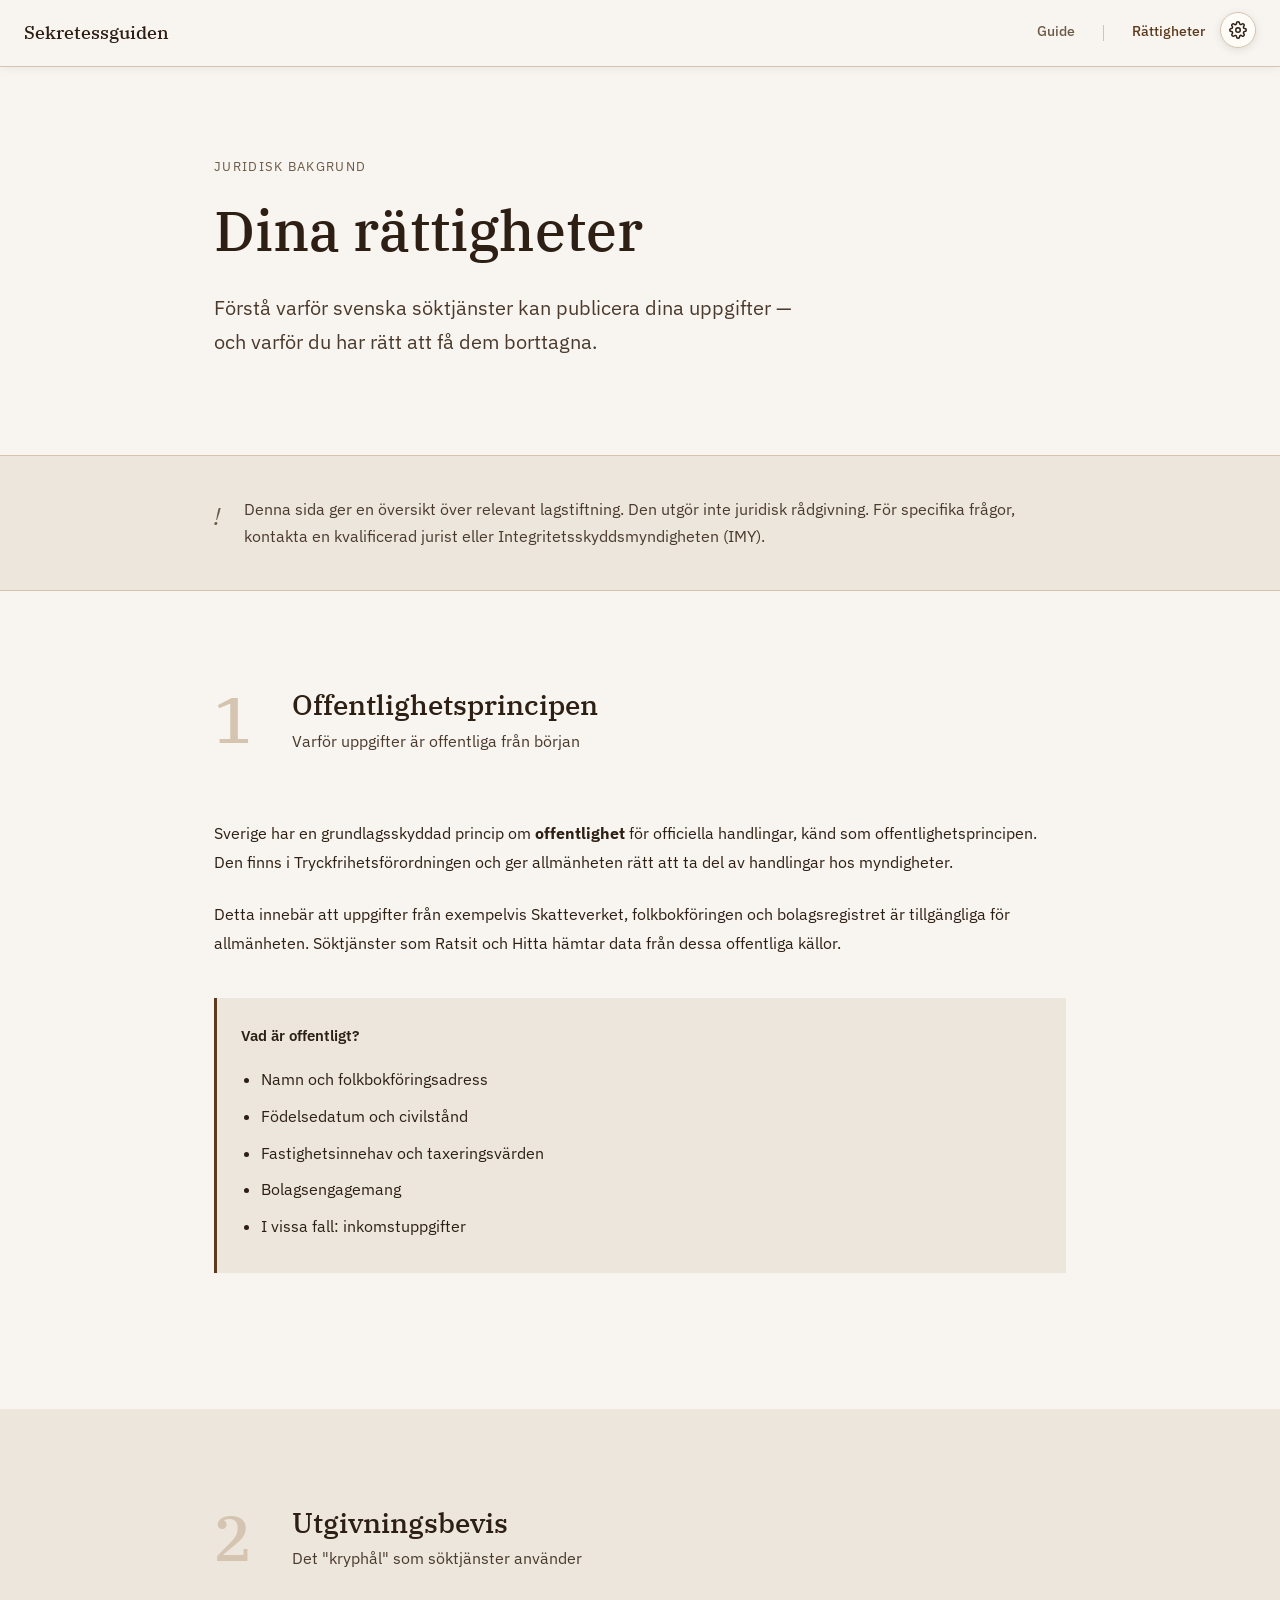
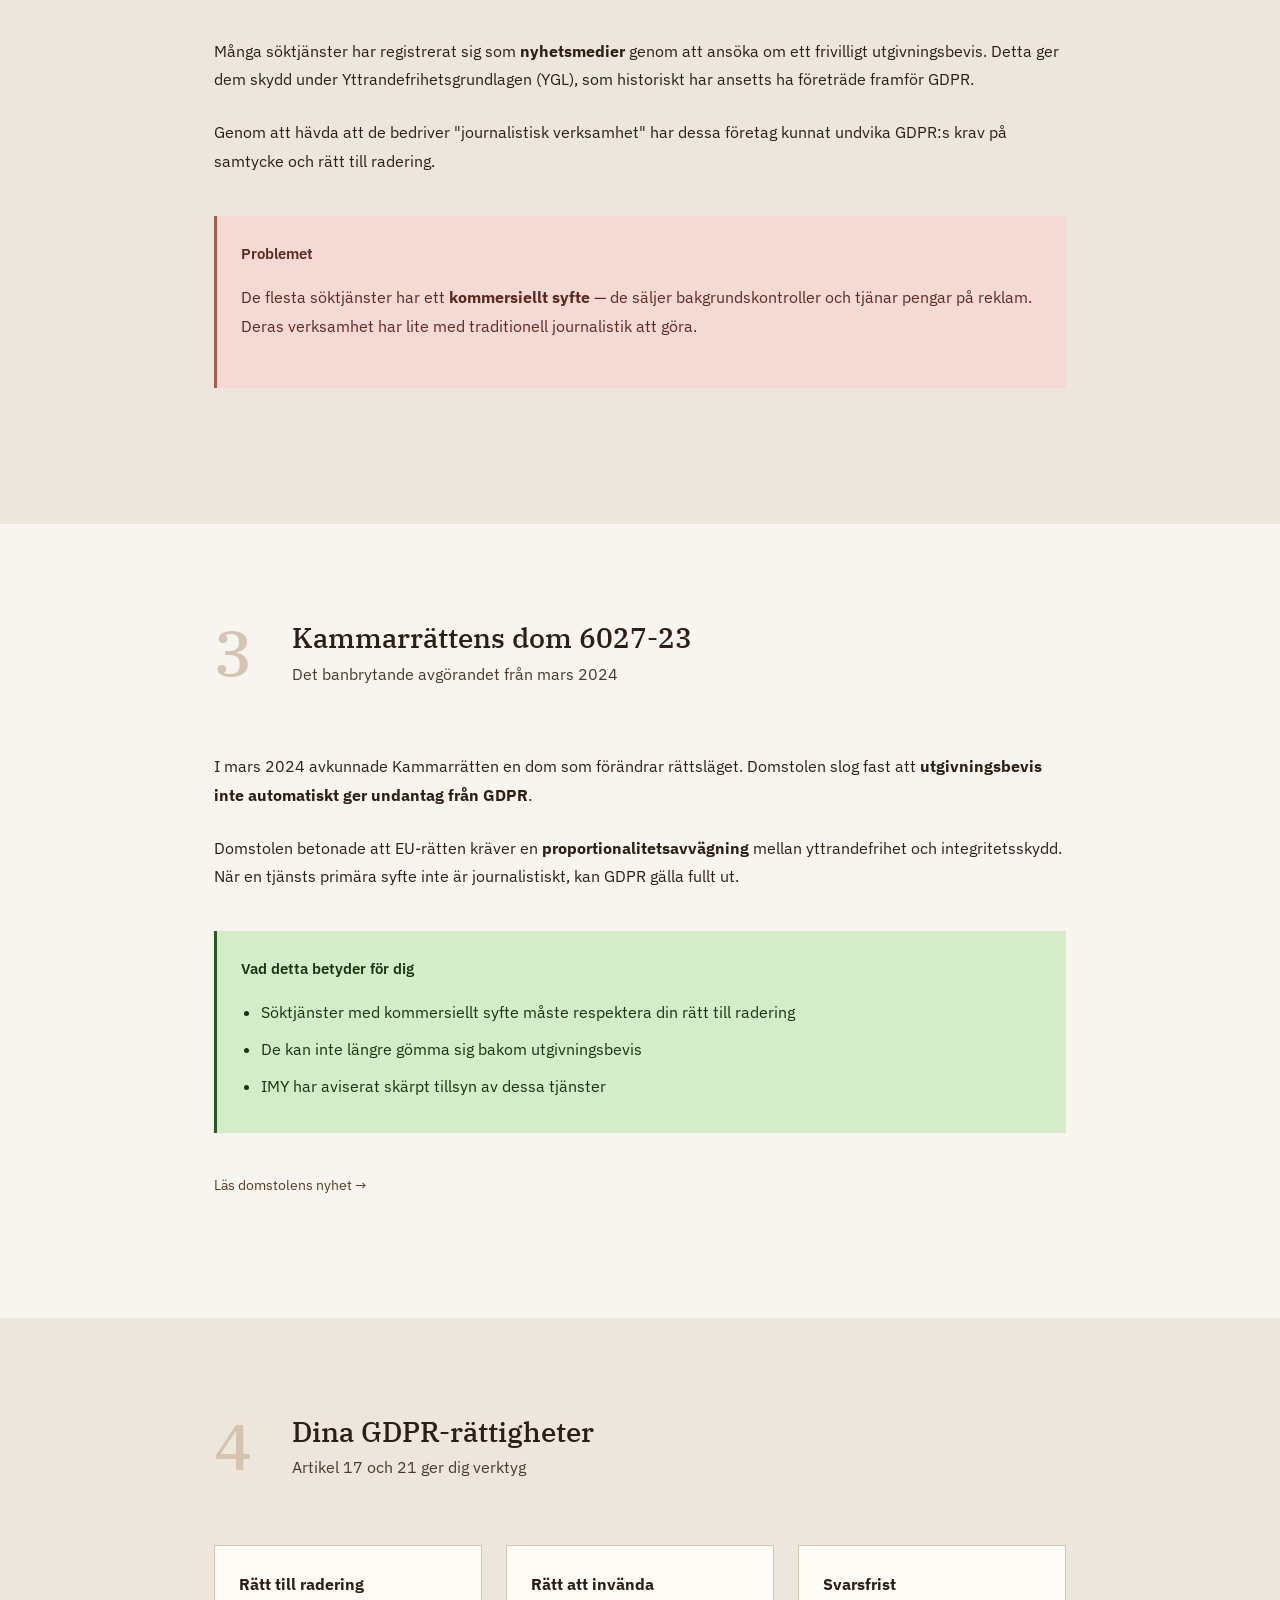
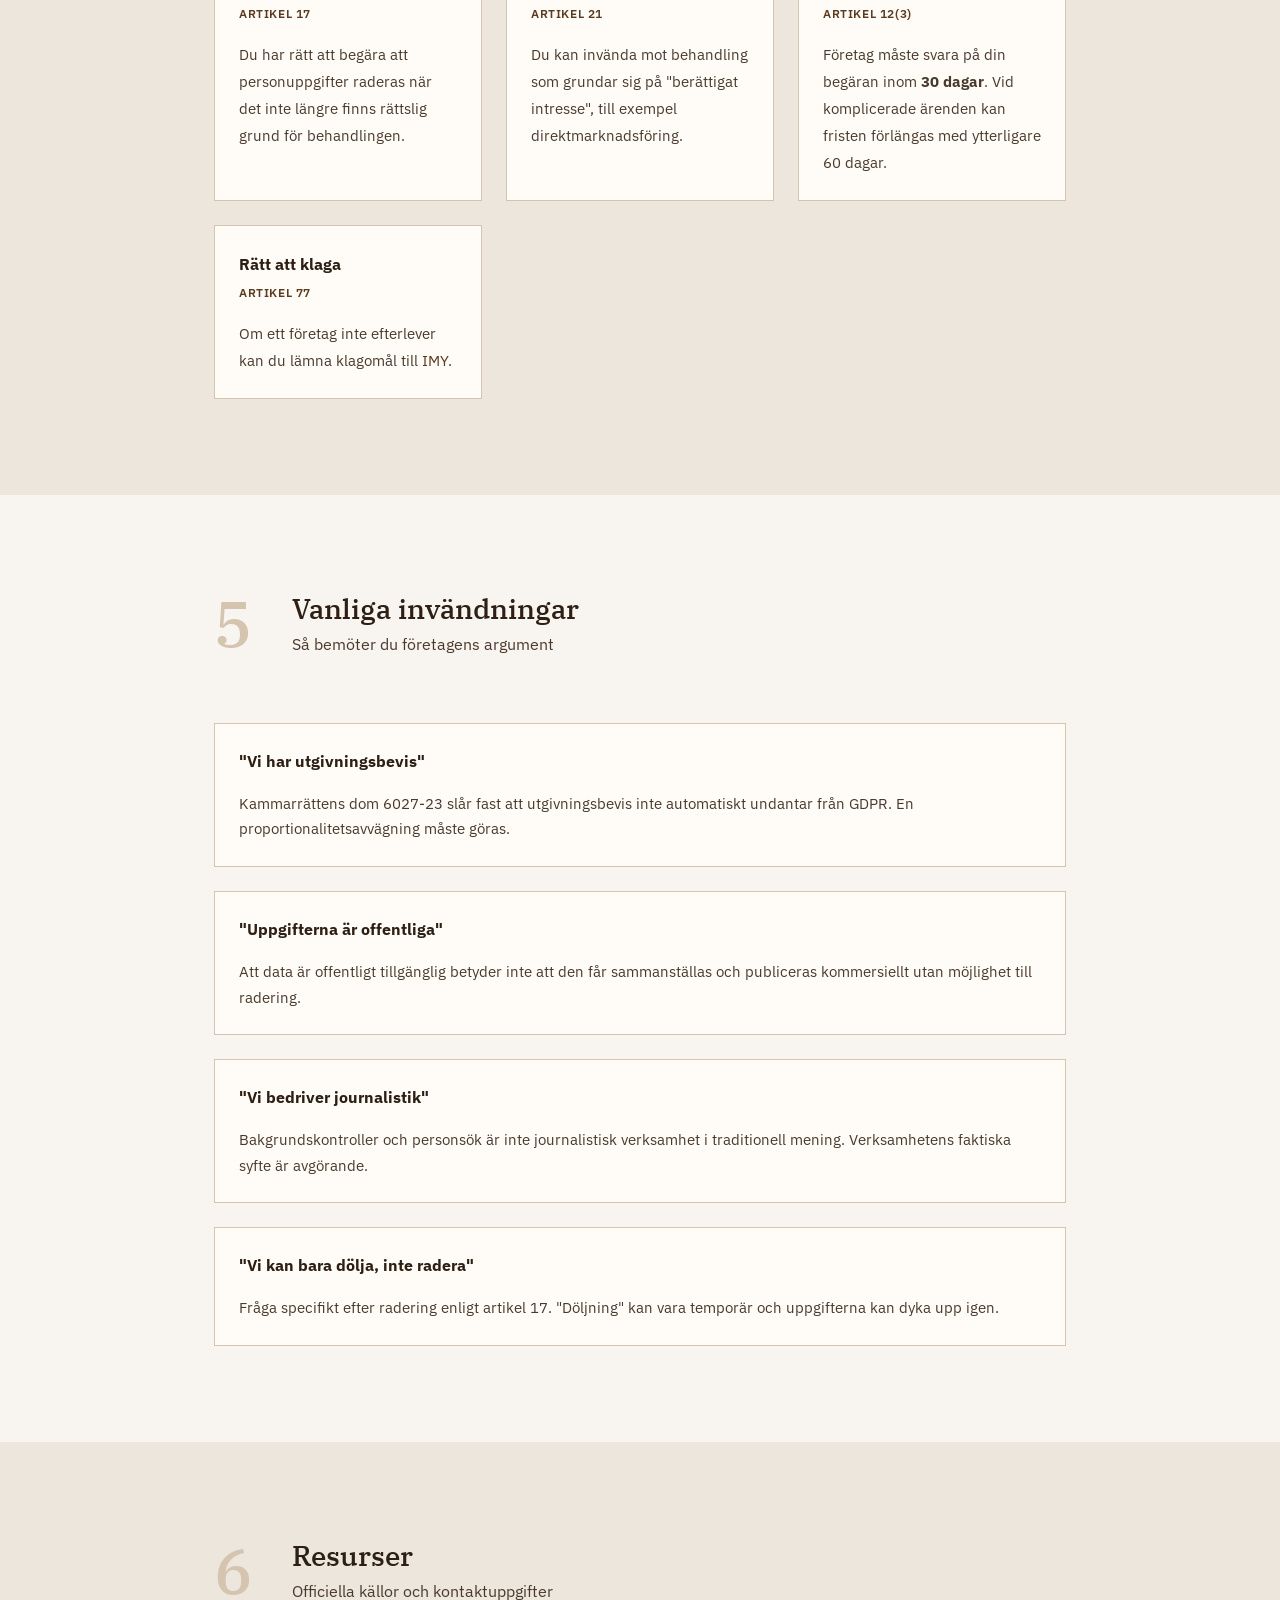
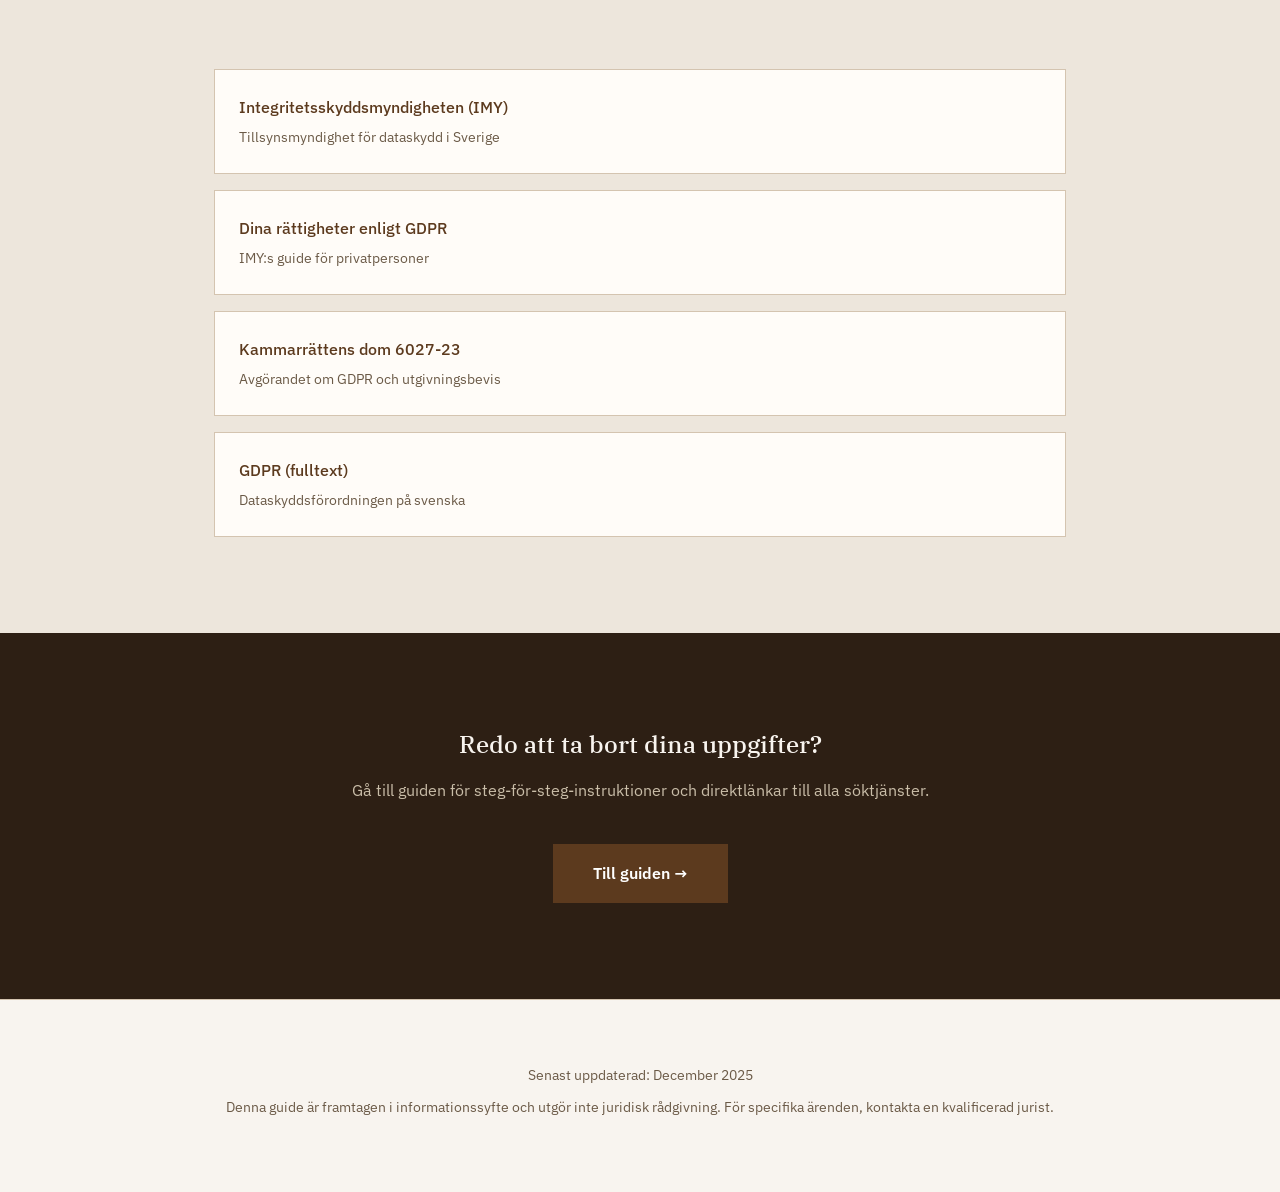
==== commit b82f5310: "menu space adjustments" ====
--- a/rattigheter/index.html
+++ b/rattigheter/index.html
@@ -21,24 +21,101 @@
 
     <nav class="nav" aria-label="Huvudnavigering">
         <div class="nav-inner">
-            <a href="../" class="nav-brand">Sekretessguiden</a>
+            <a href="../" class="nav-brand" data-i18n="nav.brand">Sekretessguiden</a>
             <button class="nav-toggle" aria-label="Meny">
                 <span></span><span></span>
             </button>
             <div class="nav-links">
-                <a href="../" data-tooltip="Steg-för-steg guide">Guide</a>
+                <a href="../" data-tooltip="Steg-för-steg guide" data-i18n="nav.guide"
+                    data-i18n-tooltip="nav.guide_tooltip">Guide</a>
                 <span class="nav-divider"></span>
-                <a href="./" class="nav-link-external" aria-current="page"
-                    data-tooltip="Juridisk bakgrund">Rättigheter</a>
+                <a href="./" class="nav-link-external" aria-current="page" data-tooltip="Juridisk bakgrund"
+                    data-i18n="nav.rights" data-i18n-tooltip="nav.legal_tooltip">Rättigheter</a>
+
+                <!-- Mobile-only settings section -->
+                <div class="nav-settings-mobile">
+                    <div class="settings-item">
+                        <span class="settings-item-label">
+                            <svg width="16" height="16" viewBox="0 0 24 24" fill="none" stroke="currentColor"
+                                stroke-width="2">
+                                <circle cx="12" cy="12" r="10" />
+                                <path
+                                    d="M2 12h20M12 2a15.3 15.3 0 0 1 4 10 15.3 15.3 0 0 1-4 10 15.3 15.3 0 0 1-4-10 15.3 15.3 0 0 1 4-10z" />
+                            </svg>
+                            <span data-i18n="settings.language">Språk</span>
+                        </span>
+                        <div class="settings-toggle" id="lang-toggle-mobile">
+                            <button data-lang="sv" class="active">SV</button>
+                            <button data-lang="en">EN</button>
+                        </div>
+                    </div>
+                    <div class="settings-item">
+                        <span class="settings-item-label">
+                            <svg width="16" height="16" viewBox="0 0 24 24" fill="none" stroke="currentColor"
+                                stroke-width="2">
+                                <circle cx="12" cy="12" r="5" />
+                                <path
+                                    d="M12 1v2M12 21v2M4.22 4.22l1.42 1.42M18.36 18.36l1.42 1.42M1 12h2M21 12h2M4.22 19.78l1.42-1.42M18.36 5.64l1.42-1.42" />
+                            </svg>
+                            <span data-i18n="settings.theme">Tema</span>
+                        </span>
+                        <div class="settings-toggle" id="theme-toggle-mobile">
+                            <button data-theme="light" data-i18n="settings.light">Ljust</button>
+                            <button data-theme="dark" data-i18n="settings.dark">Mörkt</button>
+                        </div>
+                    </div>
+                </div>
+            </div>
+            <div class="settings-dropdown" id="settings-dropdown">
+                <button class="settings-btn" id="settings-btn" aria-label="Inställningar" aria-expanded="false">
+                    <svg width="18" height="18" viewBox="0 0 24 24" fill="none" stroke="currentColor" stroke-width="2">
+                        <circle cx="12" cy="12" r="3" />
+                        <path
+                            d="M19.4 15a1.65 1.65 0 0 0 .33 1.82l.06.06a2 2 0 0 1 0 2.83 2 2 0 0 1-2.83 0l-.06-.06a1.65 1.65 0 0 0-1.82-.33 1.65 1.65 0 0 0-1 1.51V21a2 2 0 0 1-2 2 2 2 0 0 1-2-2v-.09A1.65 1.65 0 0 0 9 19.4a1.65 1.65 0 0 0-1.82.33l-.06.06a2 2 0 0 1-2.83 0 2 2 0 0 1 0-2.83l.06-.06a1.65 1.65 0 0 0 .33-1.82 1.65 1.65 0 0 0-1.51-1H3a2 2 0 0 1-2-2 2 2 0 0 1 2-2h.09A1.65 1.65 0 0 0 4.6 9a1.65 1.65 0 0 0-.33-1.82l-.06-.06a2 2 0 0 1 0-2.83 2 2 0 0 1 2.83 0l.06.06a1.65 1.65 0 0 0 1.82.33H9a1.65 1.65 0 0 0 1-1.51V3a2 2 0 0 1 2-2 2 2 0 0 1 2 2v.09a1.65 1.65 0 0 0 1 1.51 1.65 1.65 0 0 0 1.82-.33l.06-.06a2 2 0 0 1 2.83 0 2 2 0 0 1 0 2.83l-.06.06a1.65 1.65 0 0 0-.33 1.82V9a1.65 1.65 0 0 0 1.51 1H21a2 2 0 0 1 2 2 2 2 0 0 1-2 2h-.09a1.65 1.65 0 0 0-1.51 1z" />
+                    </svg>
+                </button>
+                <div class="settings-menu" id="settings-menu">
+                    <div class="settings-item">
+                        <span class="settings-item-label">
+                            <svg width="16" height="16" viewBox="0 0 24 24" fill="none" stroke="currentColor"
+                                stroke-width="2">
+                                <circle cx="12" cy="12" r="10" />
+                                <path
+                                    d="M2 12h20M12 2a15.3 15.3 0 0 1 4 10 15.3 15.3 0 0 1-4 10 15.3 15.3 0 0 1-4-10 15.3 15.3 0 0 1 4-10z" />
+                            </svg>
+                            <span data-i18n="settings.language">Språk</span>
+                        </span>
+                        <div class="settings-toggle" id="lang-toggle">
+                            <button data-lang="sv" class="active">SV</button>
+                            <button data-lang="en">EN</button>
+                        </div>
+                    </div>
+                    <div class="settings-item">
+                        <span class="settings-item-label">
+                            <svg width="16" height="16" viewBox="0 0 24 24" fill="none" stroke="currentColor"
+                                stroke-width="2">
+                                <circle cx="12" cy="12" r="5" />
+                                <path
+                                    d="M12 1v2M12 21v2M4.22 4.22l1.42 1.42M18.36 18.36l1.42 1.42M1 12h2M21 12h2M4.22 19.78l1.42-1.42M18.36 5.64l1.42-1.42" />
+                            </svg>
+                            <span data-i18n="settings.theme">Tema</span>
+                        </span>
+                        <div class="settings-toggle" id="theme-toggle">
+                            <button data-theme="light" data-i18n="settings.light">Ljust</button>
+                            <button data-theme="dark" data-i18n="settings.dark">Mörkt</button>
+                        </div>
+                    </div>
+                </div>
             </div>
         </div>
     </nav>
 
     <header class="hero">
         <div class="hero-inner">
-            <p class="hero-meta">Juridisk bakgrund</p>
-            <h1>Dina rättigheter</h1>
-            <p class="hero-lead">Förstå varför svenska söktjänster kan publicera dina uppgifter — och varför du har rätt
+            <p class="hero-meta" data-i18n="rights.hero.meta">Juridisk bakgrund</p>
+            <h1 data-i18n="rights.hero.title">Dina rättigheter</h1>
+            <p class="hero-lead" data-i18n="rights.hero.lead">Förstå varför svenska söktjänster kan publicera dina
+                uppgifter — och varför du har rätt
                 att få dem borttagna.</p>
         </div>
     </header>
@@ -48,7 +125,8 @@
             <div class="intro-inner">
                 <div class="intro-number">!</div>
                 <div class="intro-text">
-                    <p>Denna sida ger en översikt över relevant lagstiftning. Den utgör inte juridisk rådgivning. För
+                    <p data-i18n="rights.intro">Denna sida ger en översikt över relevant lagstiftning. Den utgör inte
+                        juridisk rådgivning. För
                         specifika frågor, kontakta en kvalificerad jurist eller Integritetsskyddsmyndigheten (IMY).</p>
                 </div>
             </div>
@@ -59,31 +137,33 @@
             <div class="step-header">
                 <div class="step-number">1</div>
                 <div class="step-title">
-                    <h2>Offentlighetsprincipen</h2>
-                    <p>Varför uppgifter är offentliga från början</p>
+                    <h2 data-i18n="rights.s1.title">Offentlighetsprincipen</h2>
+                    <p data-i18n="rights.s1.subtitle">Varför uppgifter är offentliga från början</p>
                 </div>
             </div>
 
             <div class="step-content step-content-narrow">
                 <div class="info-section">
-                    <p>Sverige har en grundlagsskyddad princip om <strong>offentlighet</strong> för officiella
+                    <p data-i18n="rights.s1.p1">Sverige har en grundlagsskyddad princip om <strong>offentlighet</strong>
+                        för officiella
                         handlingar,
                         känd som offentlighetsprincipen. Den finns i Tryckfrihetsförordningen och ger allmänheten rätt
                         att
                         ta del av handlingar hos myndigheter.</p>
 
-                    <p>Detta innebär att uppgifter från exempelvis Skatteverket, folkbokföringen och bolagsregistret är
+                    <p data-i18n="rights.s1.p2">Detta innebär att uppgifter från exempelvis Skatteverket,
+                        folkbokföringen och bolagsregistret är
                         tillgängliga för allmänheten. Söktjänster som Ratsit och Hitta hämtar data från dessa offentliga
                         källor.</p>
 
                     <div class="info-box">
-                        <h4>Vad är offentligt?</h4>
+                        <h4 data-i18n="rights.s1.box.title">Vad är offentligt?</h4>
                         <ul>
-                            <li>Namn och folkbokföringsadress</li>
-                            <li>Födelsedatum och civilstånd</li>
-                            <li>Fastighetsinnehav och taxeringsvärden</li>
-                            <li>Bolagsengagemang</li>
-                            <li>I vissa fall: inkomstuppgifter</li>
+                            <li data-i18n="rights.s1.box.li1">Namn och folkbokföringsadress</li>
+                            <li data-i18n="rights.s1.box.li2">Födelsedatum och civilstånd</li>
+                            <li data-i18n="rights.s1.box.li3">Fastighetsinnehav och taxeringsvärden</li>
+                            <li data-i18n="rights.s1.box.li4">Bolagsengagemang</li>
+                            <li data-i18n="rights.s1.box.li5">I vissa fall: inkomstuppgifter</li>
                         </ul>
                     </div>
                 </div>
@@ -95,24 +175,27 @@
             <div class="step-header">
                 <div class="step-number">2</div>
                 <div class="step-title">
-                    <h2>Utgivningsbevis</h2>
-                    <p>Det "kryphål" som söktjänster använder</p>
+                    <h2 data-i18n="rights.s2.title">Utgivningsbevis</h2>
+                    <p data-i18n="rights.s2.subtitle">Det "kryphål" som söktjänster använder</p>
                 </div>
             </div>
 
             <div class="step-content step-content-narrow">
                 <div class="info-section">
-                    <p>Många söktjänster har registrerat sig som <strong>nyhetsmedier</strong> genom att ansöka om ett
+                    <p data-i18n="rights.s2.p1">Många söktjänster har registrerat sig som <strong>nyhetsmedier</strong>
+                        genom att ansöka om ett
                         frivilligt utgivningsbevis. Detta ger dem skydd under Yttrandefrihetsgrundlagen (YGL), som
                         historiskt har ansetts ha företräde framför GDPR.</p>
 
-                    <p>Genom att hävda att de bedriver "journalistisk verksamhet" har dessa företag kunnat undvika
+                    <p data-i18n="rights.s2.p2">Genom att hävda att de bedriver "journalistisk verksamhet" har dessa
+                        företag kunnat undvika
                         GDPR:s
                         krav på samtycke och rätt till radering.</p>
 
                     <div class="info-box info-box-warning">
-                        <h4>Problemet</h4>
-                        <p>De flesta söktjänster har ett <strong>kommersiellt syfte</strong> — de säljer
+                        <h4 data-i18n="rights.s2.box.title">Problemet</h4>
+                        <p data-i18n="rights.s2.box.text">De flesta söktjänster har ett <strong>kommersiellt
+                                syfte</strong> — de säljer
                             bakgrundskontroller
                             och tjänar pengar på reklam. Deras verksamhet har lite med traditionell journalistik att
                             göra.
@@ -127,34 +210,41 @@
             <div class="step-header">
                 <div class="step-number">3</div>
                 <div class="step-title">
-                    <h2>Kammarrättens dom 6027-23</h2>
-                    <p>Det banbrytande avgörandet från mars 2024</p>
+                    <h2 data-i18n="rights.s3.title">Kammarrättens dom 6027-23</h2>
+                    <p data-i18n="rights.s3.subtitle">Det banbrytande avgörandet från mars 2024</p>
                 </div>
             </div>
 
             <div class="step-content step-content-narrow">
                 <div class="info-section">
-                    <p>I mars 2024 avkunnade Kammarrätten en dom som förändrar rättsläget. Domstolen slog fast att
+                    <p data-i18n="rights.s3.p1">I mars 2024 avkunnade Kammarrätten en dom som förändrar rättsläget.
+                        Domstolen slog fast att
                         <strong>utgivningsbevis inte automatiskt ger undantag från GDPR</strong>.
                     </p>
 
-                    <p>Domstolen betonade att EU-rätten kräver en <strong>proportionalitetsavvägning</strong> mellan
+                    <p data-i18n="rights.s3.p2">Domstolen betonade att EU-rätten kräver en
+                        <strong>proportionalitetsavvägning</strong> mellan
                         yttrandefrihet och integritetsskydd. När en tjänsts primära syfte inte är journalistiskt, kan
                         GDPR
-                        gälla fullt ut.</p>
+                        gälla fullt ut.
+                    </p>
 
                     <div class="info-box info-box-success">
-                        <h4>Vad detta betyder för dig</h4>
+                        <h4 data-i18n="rights.s3.box.title">Vad detta betyder för dig</h4>
                         <ul>
-                            <li>Söktjänster med kommersiellt syfte måste respektera din rätt till radering</li>
-                            <li>De kan inte längre gömma sig bakom utgivningsbevis</li>
-                            <li>IMY har aviserat skärpt tillsyn av dessa tjänster</li>
+                            <li data-i18n="rights.s3.box.li1">Söktjänster med kommersiellt syfte måste respektera din
+                                rätt till radering</li>
+                            <li data-i18n="rights.s3.box.li2">De kan inte längre gömma sig bakom utgivningsbevis</li>
+                            <li data-i18n="rights.s3.box.li3">IMY har aviserat skärpt tillsyn av dessa tjänster</li>
                         </ul>
                     </div>
 
                     <p class="source-link">
                         <a href="https://www.domstol.se/nyheter/2024/03/gdpr-kan-bli-tillamplig-trots-frivilligt-utgivningsbevis/"
-                            target="_blank" rel="noopener">Läs domstolens nyhet →</a>
+                            target="_blank" rel="noopener" data-i18n="rights.s3.link"
+                            data-href-sv="https://www.domstol.se/nyheter/2024/03/gdpr-kan-bli-tillamplig-trots-frivilligt-utgivningsbevis/"
+                            data-href-en="https://www-domstol-se.translate.goog/nyheter/2024/03/gdpr-kan-bli-tillamplig-trots-frivilligt-utgivningsbevis/?_x_tr_sl=sv&_x_tr_tl=en&_x_tr_hl=en&_x_tr_pto=wapp">Läs
+                            domstolens nyhet →</a>
                     </p>
                 </div>
             </div>
@@ -165,8 +255,8 @@
             <div class="step-header">
                 <div class="step-number">4</div>
                 <div class="step-title">
-                    <h2>Dina GDPR-rättigheter</h2>
-                    <p>Artikel 17 och 21 ger dig verktyg</p>
+                    <h2 data-i18n="rights.s4.title">Dina GDPR-rättigheter</h2>
+                    <p data-i18n="rights.s4.subtitle">Artikel 17 och 21 ger dig verktyg</p>
                 </div>
             </div>
 
@@ -174,34 +264,40 @@
                 <div class="info-section">
                     <div class="rights-grid">
                         <div class="right-card">
-                            <h4>Rätt till radering</h4>
+                            <h4 data-i18n="rights.s4.erasure.title">Rätt till radering</h4>
                             <p class="right-article">Artikel 17</p>
-                            <p>Du har rätt att begära att personuppgifter raderas när det inte längre finns rättslig
+                            <p data-i18n="rights.s4.erasure.text">Du har rätt att begära att personuppgifter raderas när
+                                det inte längre finns rättslig
                                 grund
                                 för behandlingen.</p>
                         </div>
 
                         <div class="right-card">
-                            <h4>Rätt att invända</h4>
+                            <h4 data-i18n="rights.s4.object.title">Rätt att invända</h4>
                             <p class="right-article">Artikel 21</p>
-                            <p>Du kan invända mot behandling som grundar sig på "berättigat intresse", till exempel
+                            <p data-i18n="rights.s4.object.text">Du kan invända mot behandling som grundar sig på
+                                "berättigat intresse", till exempel
                                 direktmarknadsföring.</p>
                         </div>
 
                         <div class="right-card">
-                            <h4>Svarsfrist</h4>
+                            <h4 data-i18n="rights.s4.deadline.title">Svarsfrist</h4>
                             <p class="right-article">Artikel 12(3)</p>
-                            <p>Företag måste svara på din begäran inom <strong>30 dagar</strong>. Vid komplicerade
+                            <p data-i18n="rights.s4.deadline.text">Företag måste svara på din begäran inom <strong>30
+                                    dagar</strong>. Vid komplicerade
                                 ärenden
                                 kan fristen förlängas med ytterligare 60 dagar.</p>
                         </div>
 
                         <div class="right-card">
-                            <h4>Rätt att klaga</h4>
+                            <h4 data-i18n="rights.s4.complain.title">Rätt att klaga</h4>
                             <p class="right-article">Artikel 77</p>
-                            <p>Om ett företag inte efterlever kan du lämna klagomål till
+                            <p><span data-i18n="rights.s4.complain.text">Om ett företag inte efterlever kan du lämna
+                                    klagomål till</span>
                                 <a href="https://www.imy.se/privatperson/utfora-arenden/lamna-ett-klagomal/"
-                                    target="_blank" rel="noopener">IMY</a>.
+                                    target="_blank" rel="noopener"
+                                    data-href-sv="https://www.imy.se/privatperson/utfora-arenden/lamna-ett-klagomal/"
+                                    data-href-en="https://www.imy.se/en/individuals/forms-and-e-services/file-a-gdpr-complaint/">IMY</a>.
                             </p>
                         </div>
                     </div>
@@ -214,35 +310,39 @@
             <div class="step-header">
                 <div class="step-number">5</div>
                 <div class="step-title">
-                    <h2>Vanliga invändningar</h2>
-                    <p>Så bemöter du företagens argument</p>
+                    <h2 data-i18n="rights.s5.title">Vanliga invändningar</h2>
+                    <p data-i18n="rights.s5.subtitle">Så bemöter du företagens argument</p>
                 </div>
             </div>
 
             <div class="step-content step-content-narrow">
                 <div class="objections-list">
                     <div class="objection">
-                        <h4>"Vi har utgivningsbevis"</h4>
-                        <p class="objection-response">Kammarrättens dom 6027-23 slår fast att utgivningsbevis inte
+                        <h4 data-i18n="rights.s5.obj1.q">"Vi har utgivningsbevis"</h4>
+                        <p class="objection-response" data-i18n="rights.s5.obj1.a">Kammarrättens dom 6027-23 slår fast
+                            att utgivningsbevis inte
                             automatiskt undantar från GDPR. En proportionalitetsavvägning måste göras.</p>
                     </div>
 
                     <div class="objection">
-                        <h4>"Uppgifterna är offentliga"</h4>
-                        <p class="objection-response">Att data är offentligt tillgänglig betyder inte att den får
+                        <h4 data-i18n="rights.s5.obj2.q">"Uppgifterna är offentliga"</h4>
+                        <p class="objection-response" data-i18n="rights.s5.obj2.a">Att data är offentligt tillgänglig
+                            betyder inte att den får
                             sammanställas och publiceras kommersiellt utan möjlighet till radering.</p>
                     </div>
 
                     <div class="objection">
-                        <h4>"Vi bedriver journalistik"</h4>
-                        <p class="objection-response">Bakgrundskontroller och personsök är inte journalistisk verksamhet
+                        <h4 data-i18n="rights.s5.obj3.q">"Vi bedriver journalistik"</h4>
+                        <p class="objection-response" data-i18n="rights.s5.obj3.a">Bakgrundskontroller och personsök är
+                            inte journalistisk verksamhet
                             i
                             traditionell mening. Verksamhetens faktiska syfte är avgörande.</p>
                     </div>
 
                     <div class="objection">
-                        <h4>"Vi kan bara dölja, inte radera"</h4>
-                        <p class="objection-response">Fråga specifikt efter radering enligt artikel 17. "Döljning" kan
+                        <h4 data-i18n="rights.s5.obj4.q">"Vi kan bara dölja, inte radera"</h4>
+                        <p class="objection-response" data-i18n="rights.s5.obj4.a">Fråga specifikt efter radering enligt
+                            artikel 17. "Döljning" kan
                             vara
                             temporär och uppgifterna kan dyka upp igen.</p>
                     </div>
@@ -255,34 +355,45 @@
             <div class="step-header">
                 <div class="step-number">6</div>
                 <div class="step-title">
-                    <h2>Resurser</h2>
-                    <p>Officiella källor och kontaktuppgifter</p>
+                    <h2 data-i18n="rights.s6.title">Resurser</h2>
+                    <p data-i18n="rights.s6.subtitle">Officiella källor och kontaktuppgifter</p>
                 </div>
             </div>
 
             <div class="step-content step-content-narrow">
                 <div class="resources-list">
-                    <a href="https://www.imy.se/" target="_blank" rel="noopener" class="resource-link">
-                        <span class="resource-name">Integritetsskyddsmyndigheten (IMY)</span>
-                        <span class="resource-desc">Tillsynsmyndighet för dataskydd i Sverige</span>
+                    <a href="https://www.imy.se/" target="_blank" rel="noopener" class="resource-link"
+                        data-href-sv="https://www.imy.se/" data-href-en="https://www.imy.se/en/">
+                        <span class="resource-name" data-i18n="rights.res.imy.name">Integritetsskyddsmyndigheten
+                            (IMY)</span>
+                        <span class="resource-desc" data-i18n="rights.res.imy.desc">Tillsynsmyndighet för dataskydd i
+                            Sverige</span>
                     </a>
 
                     <a href="https://www.imy.se/privatperson/dataskydd/dina-rattigheter/" target="_blank" rel="noopener"
-                        class="resource-link">
-                        <span class="resource-name">Dina rättigheter enligt GDPR</span>
-                        <span class="resource-desc">IMY:s guide för privatpersoner</span>
+                        class="resource-link" data-href-sv="https://www.imy.se/privatperson/dataskydd/dina-rattigheter/"
+                        data-href-en="https://www.imy.se/en/individuals/data-protection/your-rights-as-a-data-subject/">
+                        <span class="resource-name" data-i18n="rights.res.gdpr.name">Dina rättigheter enligt GDPR</span>
+                        <span class="resource-desc" data-i18n="rights.res.gdpr.desc">IMY:s guide för
+                            privatpersoner</span>
                     </a>
 
                     <a href="https://www.domstol.se/nyheter/2024/03/gdpr-kan-bli-tillamplig-trots-frivilligt-utgivningsbevis/"
-                        target="_blank" rel="noopener" class="resource-link">
-                        <span class="resource-name">Kammarrättens dom 6027-23</span>
-                        <span class="resource-desc">Avgörandet om GDPR och utgivningsbevis</span>
+                        target="_blank" rel="noopener" class="resource-link"
+                        data-href-sv="https://www.domstol.se/nyheter/2024/03/gdpr-kan-bli-tillamplig-trots-frivilligt-utgivningsbevis/"
+                        data-href-en="https://www-domstol-se.translate.goog/nyheter/2024/03/gdpr-kan-bli-tillamplig-trots-frivilligt-utgivningsbevis/?_x_tr_sl=sv&_x_tr_tl=en&_x_tr_hl=en&_x_tr_pto=wapp">
+                        <span class="resource-name" data-i18n="rights.res.court.name">Kammarrättens dom 6027-23</span>
+                        <span class="resource-desc" data-i18n="rights.res.court.desc">Avgörandet om GDPR och
+                            utgivningsbevis</span>
                     </a>
 
                     <a href="https://eur-lex.europa.eu/legal-content/SV/TXT/?uri=CELEX:32016R0679" target="_blank"
-                        rel="noopener" class="resource-link">
-                        <span class="resource-name">GDPR (fulltext)</span>
-                        <span class="resource-desc">Dataskyddsförordningen på svenska</span>
+                        rel="noopener" class="resource-link"
+                        data-href-sv="https://eur-lex.europa.eu/legal-content/SV/TXT/?uri=CELEX:32016R0679"
+                        data-href-en="https://eur-lex.europa.eu/legal-content/EN/TXT/?uri=CELEX:32016R0679">
+                        <span class="resource-name" data-i18n="rights.res.eurlex.name">GDPR (fulltext)</span>
+                        <span class="resource-desc" data-i18n="rights.res.eurlex.desc">Dataskyddsförordningen på
+                            svenska</span>
                     </a>
                 </div>
             </div>
@@ -291,16 +402,18 @@
         <!-- CTA -->
         <section class="cta-section">
             <div class="cta-inner">
-                <h2>Redo att ta bort dina uppgifter?</h2>
-                <p>Gå till guiden för steg-för-steg-instruktioner och direktlänkar till alla söktjänster.</p>
-                <a href="../" class="cta-button">Till guiden →</a>
+                <h2 data-i18n="rights.cta.title">Redo att ta bort dina uppgifter?</h2>
+                <p data-i18n="rights.cta.text">Gå till guiden för steg-för-steg-instruktioner och direktlänkar till alla
+                    söktjänster.</p>
+                <a href="../" class="cta-button" data-i18n="rights.cta.btn">Till guiden →</a>
             </div>
         </section>
     </main>
 
     <footer class="footer">
-        <p>Senast uppdaterad: December 2025</p>
-        <p>Denna guide är framtagen i informationssyfte och utgör inte juridisk rådgivning. För specifika ärenden,
+        <p data-i18n="footer.updated">Senast uppdaterad: December 2025</p>
+        <p data-i18n="footer.disclaimer">Denna guide är framtagen i informationssyfte och utgör inte juridisk
+            rådgivning. För specifika ärenden,
             kontakta
             en kvalificerad jurist.</p>
     </footer>
@@ -312,20 +425,6 @@
         </svg>
     </button>
 
-    <!-- Dark mode toggle -->
-    <button class="theme-toggle" id="theme-toggle" aria-label="Växla mörkt/ljust läge">
-        <svg class="icon-sun" width="18" height="18" viewBox="0 0 24 24" fill="none" stroke="currentColor"
-            stroke-width="2">
-            <circle cx="12" cy="12" r="5" />
-            <path
-                d="M12 1v2M12 21v2M4.22 4.22l1.42 1.42M18.36 18.36l1.42 1.42M1 12h2M21 12h2M4.22 19.78l1.42-1.42M18.36 5.64l1.42-1.42" />
-        </svg>
-        <svg class="icon-moon" width="18" height="18" viewBox="0 0 24 24" fill="none" stroke="currentColor"
-            stroke-width="2">
-            <path d="M21 12.79A9 9 0 1 1 11.21 3 7 7 0 0 0 21 12.79z" />
-        </svg>
-    </button>
-
     <script src="../script.js"></script>
 </body>
 
--- a/style.css
+++ b/style.css
@@ -22,7 +22,7 @@
 }
 
 @media (prefers-color-scheme: dark) {
-    :root {
+    :root:not([data-theme="light"]) {
         --text: #ede5d8;
         --text-secondary: #c9bda8;
         --text-muted: #a89880;
@@ -33,6 +33,32 @@
         --accent: #d4b88a;
         --accent-hover: #e8d0a8;
     }
+}
+
+/* Manual dark mode override */
+:root[data-theme="dark"] {
+    --text: #ede5d8;
+    --text-secondary: #c9bda8;
+    --text-muted: #a89880;
+    --bg: #1a1410;
+    --bg-alt: #2a2118;
+    --surface: #322820;
+    --border: #4a3f33;
+    --accent: #d4b88a;
+    --accent-hover: #e8d0a8;
+}
+
+/* Manual light mode override */
+:root[data-theme="light"] {
+    --text: #2d1f14;
+    --text-secondary: #4a3a2d;
+    --text-muted: #6b5a47;
+    --bg: #f8f4ef;
+    --bg-alt: #ede6dc;
+    --surface: #fffcf8;
+    --border: #d4c4b0;
+    --accent: #5c3a1e;
+    --accent-hover: #3d2712;
 }
 
 /* ===== RESET ===== */
@@ -119,18 +145,24 @@
     top: 0;
     left: 0;
     right: 0;
-    z-index: 100;
+    z-index: 1000;
     background: var(--bg);
     border-bottom: 1px solid var(--border);
+    box-shadow: 0 2px 10px rgba(0, 0, 0, 0.05);
 }
 
 .nav-inner {
     max-width: 1400px;
     margin: 0 auto;
     padding: var(--space-sm) var(--space-md);
+    padding-right: 75px;
+    /* Space for fixed settings icon */
     display: flex;
     align-items: center;
     justify-content: space-between;
+    position: relative;
+    z-index: 10;
+    background: var(--bg);
 }
 
 .nav-brand {
@@ -208,6 +240,127 @@
     color: var(--accent) !important;
 }
 
+/* Hidden on desktop, shown in mobile hamburger menu */
+.nav-settings-mobile {
+    display: none;
+}
+
+/* ===== SETTINGS DROPDOWN ===== */
+.settings-dropdown {
+    position: fixed;
+    top: 12px;
+    right: var(--space-md);
+    z-index: 1001;
+}
+
+.settings-btn {
+    display: flex;
+    align-items: center;
+    justify-content: center;
+    width: 36px;
+    height: 36px;
+    background: var(--surface);
+    border: 1px solid var(--border);
+    border-radius: 50%;
+    cursor: pointer;
+    color: var(--text);
+    transition: all 0.15s ease;
+    box-shadow: 0 2px 8px rgba(0, 0, 0, 0.1);
+}
+
+.settings-btn:hover {
+    background: var(--bg-alt);
+}
+
+.settings-btn svg {
+    width: 18px;
+    height: 18px;
+}
+
+.settings-menu {
+    position: absolute;
+    top: calc(100% + 8px);
+    right: 0;
+    min-width: 220px;
+    background: var(--surface);
+    border: 1px solid var(--border);
+    box-shadow: 0 4px 16px rgba(0, 0, 0, 0.15);
+    opacity: 0;
+    visibility: hidden;
+    transform: translateY(-8px);
+    transition: all 0.15s ease;
+    z-index: 200;
+}
+
+.settings-menu.active {
+    opacity: 1;
+    visibility: visible;
+    transform: translateY(0);
+}
+
+.settings-item {
+    display: flex;
+    align-items: center;
+    justify-content: space-between;
+    gap: var(--space-md);
+    padding: var(--space-sm) var(--space-md);
+    border-bottom: 1px solid var(--border);
+    font-size: 0.875rem;
+}
+
+.settings-item:last-child {
+    border-bottom: none;
+}
+
+.settings-item-label {
+    display: flex;
+    align-items: center;
+    gap: var(--space-xs);
+    color: var(--text-secondary);
+}
+
+.settings-item-label svg {
+    width: 16px;
+    height: 16px;
+}
+
+.settings-toggle {
+    display: flex;
+    background: var(--bg-alt);
+    border: 1px solid var(--border);
+    border-radius: 4px;
+    overflow: hidden;
+    flex-shrink: 0;
+}
+
+.settings-toggle button {
+    padding: 0.35rem 0.6rem;
+    min-width: 44px;
+    font-size: 0.75rem;
+    font-family: inherit;
+    font-weight: 500;
+    background: transparent;
+    border: none;
+    color: var(--text-muted);
+    cursor: pointer;
+    transition: all 0.15s ease;
+}
+
+.settings-toggle button.active {
+    background: var(--accent);
+    color: #fff;
+}
+
+@media (prefers-color-scheme: dark) {
+    :root:not([data-theme="light"]) .settings-toggle button.active {
+        color: #1a1410;
+    }
+}
+
+:root[data-theme="dark"] .settings-toggle button.active {
+    color: #1a1410;
+}
+
 .nav-toggle {
     display: none;
     flex-direction: column;
@@ -392,43 +545,30 @@
     }
 }
 
-/* 5-column grid for services */
 .card-grid-5 {
-    padding: 0 var(--space-xl);
+    max-width: 1000px;
+    margin: 0 auto;
+    padding: 0 var(--space-md);
     display: grid;
-    grid-template-columns: repeat(5, minmax(0, 1fr));
+    grid-template-columns: repeat(3, 1fr);
+    grid-auto-rows: 1fr;
     gap: var(--space-md);
 }
 
 .card-grid-5>.card {
-    min-width: 0;
+    grid-column: auto;
 }
 
 @media (max-width: 1000px) {
     .card-grid-5 {
-        grid-template-columns: repeat(3, 1fr);
-    }
-
-    .card-grid-5>.card:nth-child(4),
+        grid-template-columns: repeat(2, 1fr);
+    }
+
     .card-grid-5>.card:nth-child(5) {
-        grid-column: span 1;
-    }
-
-    /* Center the last 2 cards */
-    .card-grid-5 {
-        justify-items: center;
-    }
-
-    .card-grid-5>.card:nth-child(4) {
-        grid-column: 1 / 2;
-        justify-self: end;
-        max-width: calc(100% - var(--space-md) / 2);
-    }
-
-    .card-grid-5>.card:nth-child(5) {
-        grid-column: 2 / 3;
-        justify-self: start;
-        max-width: calc(100% - var(--space-md) / 2);
+        grid-column: 1 / -1;
+        justify-self: center;
+        width: 100%;
+        max-width: 500px;
     }
 }
 
@@ -437,7 +577,7 @@
         grid-template-columns: 1fr;
     }
 
-    .card-grid-5>.card:nth-child(4),
+    .card-grid-5>.card,
     .card-grid-5>.card:nth-child(5) {
         grid-column: 1;
         justify-self: stretch;
@@ -540,8 +680,10 @@
 }
 
 .email-item {
-    padding: var(--space-md) 0;
+    padding: var(--space-md) var(--space-md);
     border-bottom: 1px solid var(--border);
+    border-left: 3px solid var(--border);
+    margin: 0 calc(-1 * var(--space-md));
     display: grid;
     grid-template-columns: 140px 1fr;
     gap: var(--space-xs) var(--space-md);
@@ -572,6 +714,7 @@
     margin: 0 calc(-1 * var(--space-md));
     padding-left: var(--space-md);
     padding-right: var(--space-md);
+    border-left-color: #a65d4c;
 }
 
 /* ===== TEMPLATES ===== */
@@ -849,23 +992,6 @@
     }
 }
 
-/* ===== PRINT ===== */
-@media print {
-
-    .nav,
-    .toast {
-        display: none;
-    }
-
-    .card-scroll {
-        overflow: visible;
-        flex-wrap: wrap;
-    }
-
-    .card {
-        flex: 1 1 300px;
-    }
-}
 
 /* ===== TRACKER ===== */
 .tracker {
@@ -1003,21 +1129,37 @@
     color: #6b5a2f;
 }
 
+/* Dark mode: system preference + manual override */
 @media (prefers-color-scheme: dark) {
-    .tracker-status-removed {
+    :root:not([data-theme="light"]) .tracker-status-removed {
         background: #2a3d24;
         color: #a8c9a0;
     }
 
-    .tracker-status-visible {
+    :root:not([data-theme="light"]) .tracker-status-visible {
         background: #3d2824;
         color: #d9a8a0;
     }
 
-    .tracker-status-stale {
+    :root:not([data-theme="light"]) .tracker-status-stale {
         background: #3d3524;
         color: #d9c9a0;
     }
+}
+
+:root[data-theme="dark"] .tracker-status-removed {
+    background: #2a3d24;
+    color: #a8c9a0;
+}
+
+:root[data-theme="dark"] .tracker-status-visible {
+    background: #3d2824;
+    color: #d9a8a0;
+}
+
+:root[data-theme="dark"] .tracker-status-stale {
+    background: #3d3524;
+    color: #d9c9a0;
 }
 
 .tracker-card-meta {
@@ -1052,15 +1194,25 @@
 }
 
 @media (prefers-color-scheme: dark) {
-    .tracker-method-bankid {
+    :root:not([data-theme="light"]) .tracker-method-bankid {
         background: #2a3d24;
         color: #a8c9a0;
     }
 
-    .tracker-method-email {
+    :root:not([data-theme="light"]) .tracker-method-email {
         background: #3d3524;
         color: #d9c9a0;
     }
+}
+
+:root[data-theme="dark"] .tracker-method-bankid {
+    background: #2a3d24;
+    color: #a8c9a0;
+}
+
+:root[data-theme="dark"] .tracker-method-email {
+    background: #3d3524;
+    color: #d9c9a0;
 }
 
 .tracker-card-warning {
@@ -1072,10 +1224,15 @@
 }
 
 @media (prefers-color-scheme: dark) {
-    .tracker-card-warning {
+    :root:not([data-theme="light"]) .tracker-card-warning {
         background: #4a3f1e;
         color: #f5dfa3;
     }
+}
+
+:root[data-theme="dark"] .tracker-card-warning {
+    background: #4a3f1e;
+    color: #f5dfa3;
 }
 
 .tracker-card-done {
@@ -1091,7 +1248,6 @@
     border-top: 1px solid var(--border);
 }
 
-/* No full-width buttons - all 2x2 grid now */
 
 .tracker-card-btn {
     padding: 0.6rem 0.75rem;
@@ -1136,7 +1292,6 @@
     box-shadow: 0 2px 8px rgba(0, 0, 0, 0.25);
 }
 
-/* Tooltip arrow */
 .tracker-card-btn:disabled::before {
     content: '';
     position: absolute;
@@ -1159,14 +1314,23 @@
 }
 
 @media (prefers-color-scheme: dark) {
-    .tracker-card-btn:disabled::after {
+    :root:not([data-theme="light"]) .tracker-card-btn:disabled::after {
         background: #ede5d8;
         color: #1a1410;
     }
 
-    .tracker-card-btn:disabled::before {
+    :root:not([data-theme="light"]) .tracker-card-btn:disabled::before {
         border-top-color: #ede5d8;
     }
+}
+
+:root[data-theme="dark"] .tracker-card-btn:disabled::after {
+    background: #ede5d8;
+    color: #1a1410;
+}
+
+:root[data-theme="dark"] .tracker-card-btn:disabled::before {
+    border-top-color: #ede5d8;
 }
 
 .tracker-card-btn:hover {
@@ -1190,9 +1354,13 @@
 }
 
 @media (prefers-color-scheme: dark) {
-    .tracker-card-btn-check {
+    :root:not([data-theme="light"]) .tracker-card-btn-check {
         color: #1a1410;
     }
+}
+
+:root[data-theme="dark"] .tracker-card-btn-check {
+    color: #1a1410;
 }
 
 .tracker-card-btn-remove {
@@ -1234,25 +1402,45 @@
 }
 
 @media (prefers-color-scheme: dark) {
-    .tracker-card-btn-removed {
+    :root:not([data-theme="light"]) .tracker-card-btn-removed {
         border-color: #8fba82;
         color: #8fba82;
     }
 
-    .tracker-card-btn-removed:hover {
+    :root:not([data-theme="light"]) .tracker-card-btn-removed:hover {
         background: #5c7a4a;
         color: #fff;
     }
 
-    .tracker-card-btn-visible {
+    :root:not([data-theme="light"]) .tracker-card-btn-visible {
         border-color: #d98a7a;
         color: #d98a7a;
     }
 
-    .tracker-card-btn-visible:hover {
+    :root:not([data-theme="light"]) .tracker-card-btn-visible:hover {
         background: #a65d4c;
         color: #fff;
     }
+}
+
+:root[data-theme="dark"] .tracker-card-btn-removed {
+    border-color: #8fba82;
+    color: #8fba82;
+}
+
+:root[data-theme="dark"] .tracker-card-btn-removed:hover {
+    background: #5c7a4a;
+    color: #fff;
+}
+
+:root[data-theme="dark"] .tracker-card-btn-visible {
+    border-color: #d98a7a;
+    color: #d98a7a;
+}
+
+:root[data-theme="dark"] .tracker-card-btn-visible:hover {
+    background: #a65d4c;
+    color: #fff;
 }
 
 .tracker-actions {
@@ -1274,6 +1462,16 @@
     transition: all 0.15s ease;
 }
 
+@media (prefers-color-scheme: dark) {
+    :root:not([data-theme="light"]) .tracker-btn {
+        color: #1a1410;
+    }
+}
+
+:root[data-theme="dark"] .tracker-btn {
+    color: #1a1410;
+}
+
 .tracker-btn:hover {
     background: var(--accent-hover);
 }
@@ -1281,7 +1479,7 @@
 .tracker-btn-secondary {
     background: var(--surface);
     border-color: var(--border);
-    color: var(--text);
+    color: var(--text) !important;
 }
 
 .tracker-btn-secondary:hover {
@@ -1291,12 +1489,12 @@
 .tracker-btn-danger {
     background: transparent;
     border-color: #dc3545;
-    color: #dc3545;
+    color: #dc3545 !important;
 }
 
 .tracker-btn-danger:hover {
     background: #dc3545;
-    color: #fff;
+    color: #fff !important;
 }
 
 .tracker-privacy-notice {
@@ -1307,6 +1505,93 @@
     color: var(--text-secondary);
 }
 
+.tracker-reminder {
+    padding: var(--space-sm);
+    background: var(--surface);
+    border: 1px solid var(--border);
+    font-size: 0.875rem;
+    margin-top: var(--space-sm);
+}
+
+.reminder-toggle {
+    display: flex;
+    align-items: center;
+    gap: 0.5rem;
+    flex-wrap: wrap;
+    cursor: pointer;
+}
+
+.reminder-toggle input[type="checkbox"] {
+    position: relative;
+    width: 2.5rem;
+    height: 1.4rem;
+    -webkit-appearance: none;
+    -moz-appearance: none;
+    appearance: none;
+    background: var(--border);
+    border-radius: 1rem;
+    cursor: pointer;
+    transition: background 0.2s ease;
+    flex-shrink: 0;
+}
+
+.reminder-toggle input[type="checkbox"]::after {
+    content: '';
+    position: absolute;
+    top: 2px;
+    left: 2px;
+    width: calc(1.4rem - 4px);
+    height: calc(1.4rem - 4px);
+    background: var(--surface);
+    border-radius: 50%;
+    transition: transform 0.2s ease;
+    box-shadow: 0 1px 3px rgba(0, 0, 0, 0.2);
+}
+
+.reminder-toggle input[type="checkbox"]:checked {
+    background: var(--accent);
+}
+
+.reminder-toggle input[type="checkbox"]:checked::after {
+    transform: translateX(1.1rem);
+}
+
+.reminder-days-input {
+    width: 3.5rem;
+    padding: 0.35rem 0.5rem;
+    border: 1px solid var(--border);
+    border-radius: 4px;
+    background: var(--bg);
+    color: var(--text);
+    font-size: 0.875rem;
+    font-weight: 500;
+    text-align: center;
+}
+
+.reminder-days-input:focus {
+    outline: none;
+    border-color: var(--accent);
+}
+
+.reminder-days-input::-webkit-outer-spin-button,
+.reminder-days-input::-webkit-inner-spin-button {
+    -webkit-appearance: none;
+    margin: 0;
+}
+
+.reminder-days-input[type=number] {
+    -webkit-appearance: textfield;
+    -moz-appearance: textfield;
+    appearance: textfield;
+}
+
+.reminder-note {
+    font-size: 0.8125rem;
+    color: var(--text-muted);
+    margin-top: 0.5rem;
+    margin-bottom: 0;
+}
+
 @media (max-width: 480px) {
     .tracker-card-actions {
         flex-direction: column;
@@ -1355,22 +1640,78 @@
 
 .info-box-warning {
     border-left-color: #a65d4c;
-    background: #f5e5e2;
+    background: #f5d9d4;
+    color: #5c2a20;
+}
+
+.info-box-warning h4 {
+    color: #5c2a20;
 }
 
 .info-box-success {
-    border-left-color: #5c7a4a;
-    background: #e5efe0;
+    border-left-color: #2d5a20;
+    background: #d4ecc8;
+    color: #1a3312;
+}
+
+.info-box-success h4 {
+    color: #1a3312;
 }
 
 @media (prefers-color-scheme: dark) {
     .info-box-warning {
         background: #3d2824;
+        color: #e5c8c4;
+    }
+
+    .info-box-warning h4 {
+        color: #f0d8d4;
     }
 
     .info-box-success {
         background: #2a3d24;
-    }
+        color: #c4dab8;
+    }
+
+    .info-box-success h4 {
+        color: #d8eacc;
+    }
+}
+
+:root[data-theme="dark"] .info-box-warning {
+    background: #3d2824;
+    color: #e5c8c4;
+}
+
+:root[data-theme="dark"] .info-box-warning h4 {
+    color: #f0d8d4;
+}
+
+:root[data-theme="dark"] .info-box-success {
+    background: #2a3d24;
+    color: #c4dab8;
+}
+
+:root[data-theme="dark"] .info-box-success h4 {
+    color: #d8eacc;
+}
+
+:root[data-theme="light"] .info-box-warning {
+    background: #f5d9d4;
+    color: #5c2a20;
+}
+
+:root[data-theme="light"] .info-box-warning h4 {
+    color: #5c2a20;
+}
+
+:root[data-theme="light"] .info-box-success {
+    background: #d4ecc8;
+    color: #1a3312;
+}
+
+:root[data-theme="light"] .info-box-success h4 {
+    color: #1a3312;
 }
 
 .source-link {
@@ -1469,7 +1810,7 @@
 
 .cta-section {
     padding: var(--space-2xl) var(--space-md);
-    background: var(--accent);
+    background: #2d1f14;
     text-align: center;
 }
 
@@ -1479,27 +1820,28 @@
 }
 
 .cta-section h2 {
-    color: #fff;
+    color: #f8f4ef;
     margin-bottom: var(--space-sm);
 }
 
 .cta-section p {
-    color: rgba(255, 255, 255, 0.85);
+    color: #c9bda8;
     margin-bottom: var(--space-lg);
 }
 
 .cta-button {
     display: inline-block;
     padding: var(--space-sm) var(--space-lg);
-    background: #fff;
-    color: var(--accent);
+    background: var(--accent);
+    color: #fff;
     font-weight: 600;
     text-decoration: none;
     transition: all 0.15s ease;
 }
 
 .cta-button:hover {
-    background: var(--bg-alt);
+    background: #d4b88a;
+    color: #1a1410;
     text-decoration: none;
 }
 
@@ -1568,4 +1910,295 @@
 
 .confirm-btn-danger:hover {
     background: #6d3026;
+}
+
+/* ===== BACK TO TOP ===== */
+.back-to-top {
+    position: fixed;
+    bottom: var(--space-lg);
+    right: var(--space-lg);
+    width: 44px;
+    height: 44px;
+    background: var(--accent);
+    color: #fff;
+    border: none;
+    border-radius: 50%;
+    cursor: pointer;
+    display: flex;
+    align-items: center;
+    justify-content: center;
+    box-shadow: 0 2px 12px rgba(0, 0, 0, 0.2);
+    transition: all 0.2s ease;
+    z-index: 90;
+}
+
+.back-to-top[hidden] {
+    display: none;
+}
+
+.back-to-top:hover {
+    transform: translateY(-2px);
+    box-shadow: 0 4px 16px rgba(0, 0, 0, 0.25);
+}
+
+@media (prefers-color-scheme: dark) {
+    .back-to-top {
+        color: #1a1410;
+    }
+}
+
+:root[data-theme="dark"] .back-to-top {
+    color: #1a1410;
+}
+
+:root[data-theme="light"] .back-to-top {
+    background: var(--surface);
+    border: 1px solid var(--border);
+    color: var(--accent);
+}
+
+/* ===== THEME TOGGLE ===== */
+.theme-toggle {
+    position: fixed;
+    bottom: var(--space-lg);
+    left: var(--space-lg);
+    width: 44px;
+    height: 44px;
+    background: var(--surface);
+    border: 1px solid var(--border);
+    border-radius: 50%;
+    cursor: pointer;
+    display: flex;
+    align-items: center;
+    justify-content: center;
+    box-shadow: 0 2px 8px rgba(0, 0, 0, 0.1);
+    transition: all 0.2s ease;
+    z-index: 90;
+    color: var(--text);
+}
+
+.theme-toggle:hover {
+    background: var(--bg-alt);
+}
+
+/* Show sun in dark mode, moon in light mode */
+.icon-sun {
+    display: none;
+}
+
+.icon-moon {
+    display: block;
+}
+
+[data-theme="dark"] .icon-sun {
+    display: block;
+}
+
+[data-theme="dark"] .icon-moon {
+    display: none;
+}
+
+@media (prefers-color-scheme: dark) {
+    :root:not([data-theme="light"]) .icon-sun {
+        display: block;
+    }
+
+    :root:not([data-theme="light"]) .icon-moon {
+        display: none;
+    }
+}
+
+/* ===== STALE REMINDER ===== */
+.stale-alert {
+    background: #f5ecd4;
+    border-left: 3px solid #8a6d3b;
+    padding: var(--space-sm) var(--space-md);
+    margin-bottom: var(--space-md);
+    font-size: 0.875rem;
+    color: #6b5a2f;
+}
+
+@media (prefers-color-scheme: dark) {
+    .stale-alert {
+        background: #3d3524;
+        color: #d9c9a0;
+    }
+}
+
+/* ===== SKELETON LOADING ===== */
+.skeleton {
+    background: linear-gradient(90deg, var(--bg-alt) 25%, var(--surface) 50%, var(--bg-alt) 75%);
+    background-size: 200% 100%;
+    animation: skeleton-shimmer 1.5s infinite;
+    border-radius: 4px;
+}
+
+@keyframes skeleton-shimmer {
+    0% {
+        background-position: 200% 0;
+    }
+
+    100% {
+        background-position: -200% 0;
+    }
+}
+
+.skeleton-card {
+    height: 180px;
+    background: var(--surface);
+    border: 1px solid var(--border);
+    padding: var(--space-md);
+}
+
+.skeleton-line {
+    height: 1rem;
+    margin-bottom: var(--space-sm);
+}
+
+.skeleton-line:last-child {
+    width: 60%;
+}
+
+/* ===== PRINT STYLES ===== */
+@media print {
+
+    .nav,
+    .back-to-top,
+    .theme-toggle,
+    .toast,
+    .confirm-overlay,
+    .tracker,
+    .skip-link {
+        display: none !important;
+    }
+
+    body {
+        background: #fff;
+        color: #000;
+        font-size: 12pt;
+    }
+
+    .hero {
+        background: #fff;
+        padding: 1cm 0;
+    }
+
+    .step {
+        page-break-inside: avoid;
+        padding: 1cm 0;
+    }
+
+    a {
+        color: #000;
+        text-decoration: underline;
+    }
+
+    a[href]::after {
+        content: " (" attr(href) ")";
+        font-size: 0.8em;
+        color: #666;
+    }
+
+    a[href^="#"]::after,
+    a[href^="javascript"]::after {
+        content: "";
+    }
+}
+
+/* ===== MOBILE NAV IMPROVEMENTS ===== */
+@media (max-width: 768px) {
+    .nav-links {
+        position: fixed;
+        top: 60px;
+        left: 0;
+        right: 0;
+        background: var(--bg);
+        display: flex;
+        flex-direction: column;
+        padding: var(--space-md);
+        gap: 0;
+        border-bottom: 1px solid var(--border);
+        transform: translateY(-100%);
+        opacity: 0;
+        visibility: hidden;
+        transition: all 0.3s ease;
+        box-shadow: 0 4px 12px rgba(0, 0, 0, 0.1);
+        z-index: -1;
+    }
+
+    .nav-links.active {
+        transform: translateY(0);
+        opacity: 1;
+        visibility: visible;
+    }
+
+    .nav-links a {
+        padding: var(--space-sm) 0;
+        border-bottom: 1px solid var(--border);
+        font-size: 1rem;
+    }
+
+    .nav-links a:last-child {
+        border-bottom: none;
+    }
+
+    .nav-divider {
+        display: none;
+    }
+
+    .nav-toggle span {
+        transition: all 0.3s ease;
+    }
+
+    .nav-toggle.active span:first-child {
+        transform: translateY(4px) rotate(45deg);
+    }
+
+    .nav-toggle.active span:last-child {
+        transform: translateY(-4px) rotate(-45deg);
+    }
+
+    /* Nav tooltips off on mobile */
+    .nav-links a[data-tooltip]::after {
+        display: none;
+    }
+
+    .back-to-top,
+    .theme-toggle {
+        bottom: var(--space-md);
+    }
+
+    .back-to-top {
+        right: var(--space-md);
+    }
+
+    .theme-toggle {
+        left: var(--space-md);
+    }
+
+    /* Hide settings icon on mobile - it appears in hamburger menu instead */
+    .settings-dropdown {
+        display: none;
+    }
+
+    /* Settings section in mobile menu */
+    .nav-settings-mobile {
+        display: flex;
+        flex-direction: column;
+        gap: var(--space-sm);
+        padding-top: var(--space-sm);
+        border-top: 1px solid var(--border);
+        margin-top: var(--space-sm);
+    }
+
+    .nav-settings-mobile .settings-item {
+        border-bottom: none;
+        padding: var(--space-xs) 0;
+    }
+}
+
+/* ===== ACTIVE NAV INDICATOR ===== */
+.nav-links a.active {
+    color: var(--text);
+    border-bottom-color: var(--accent);
 }
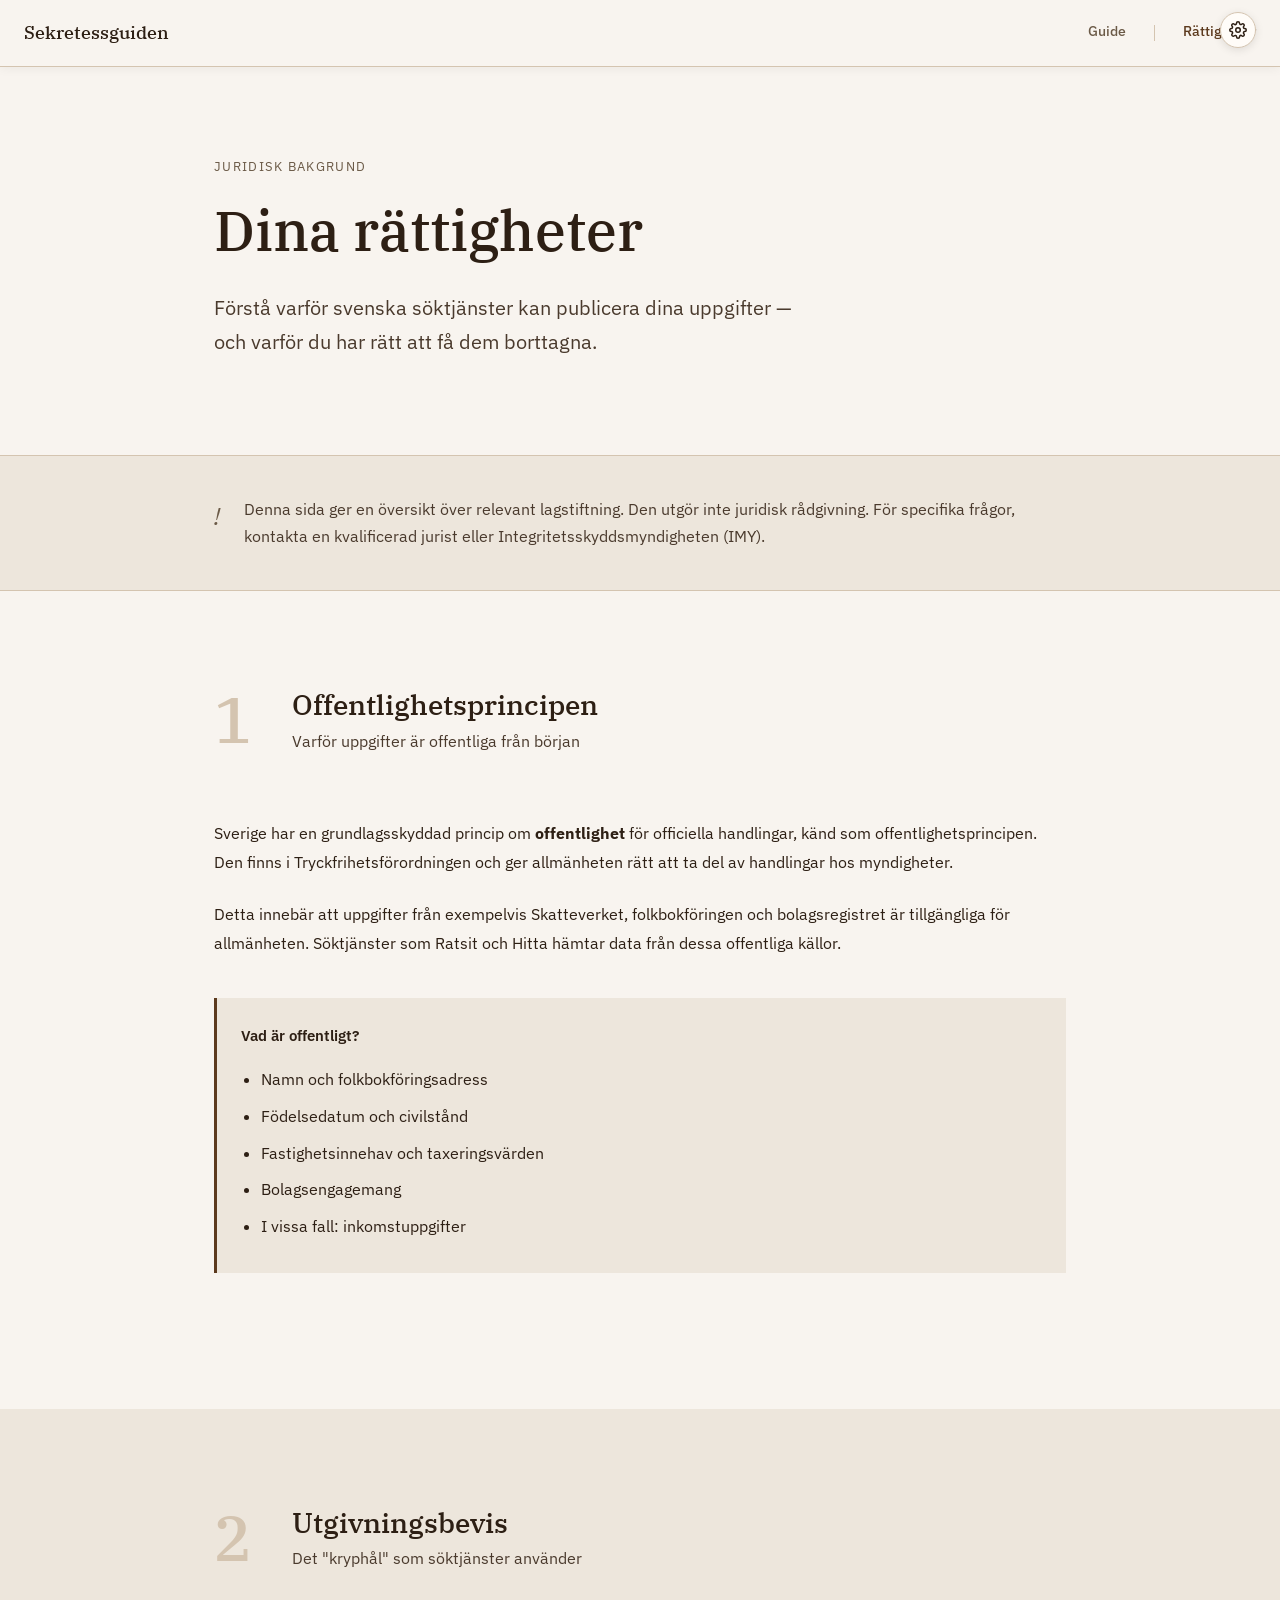
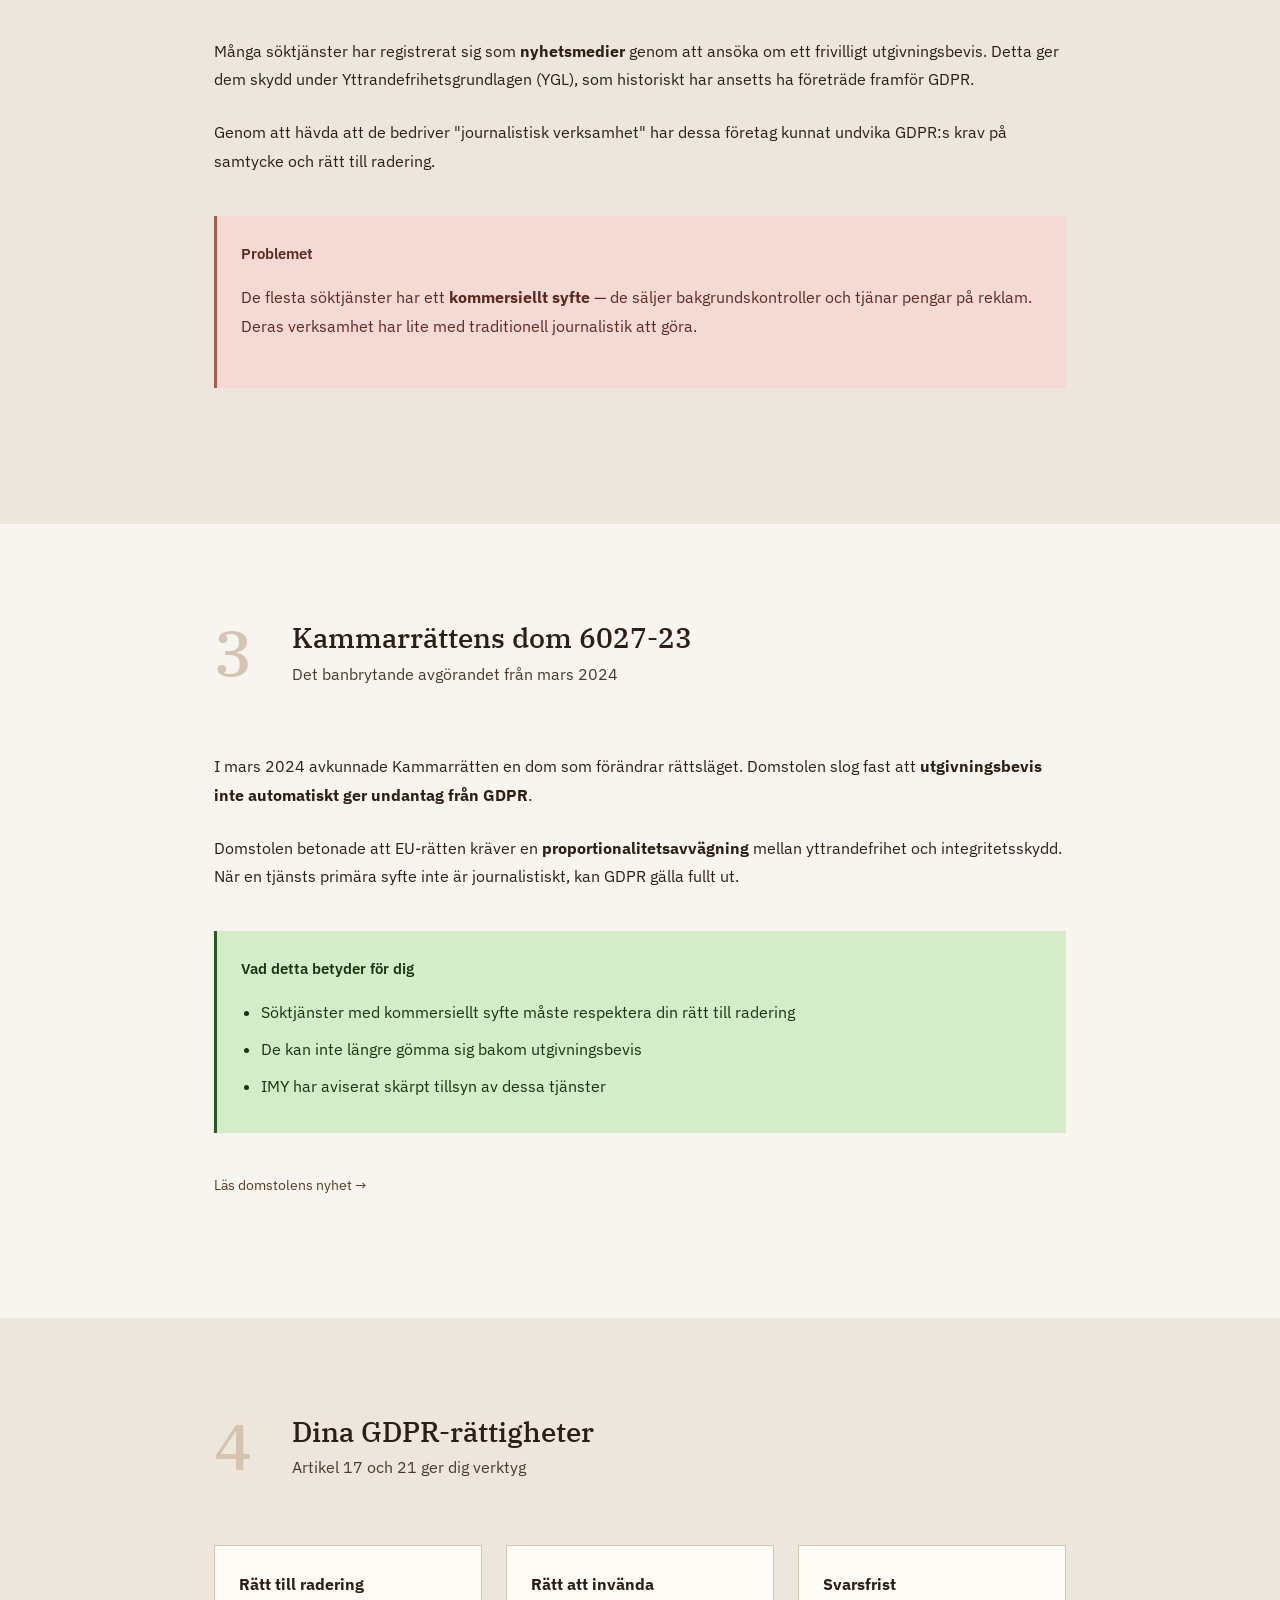
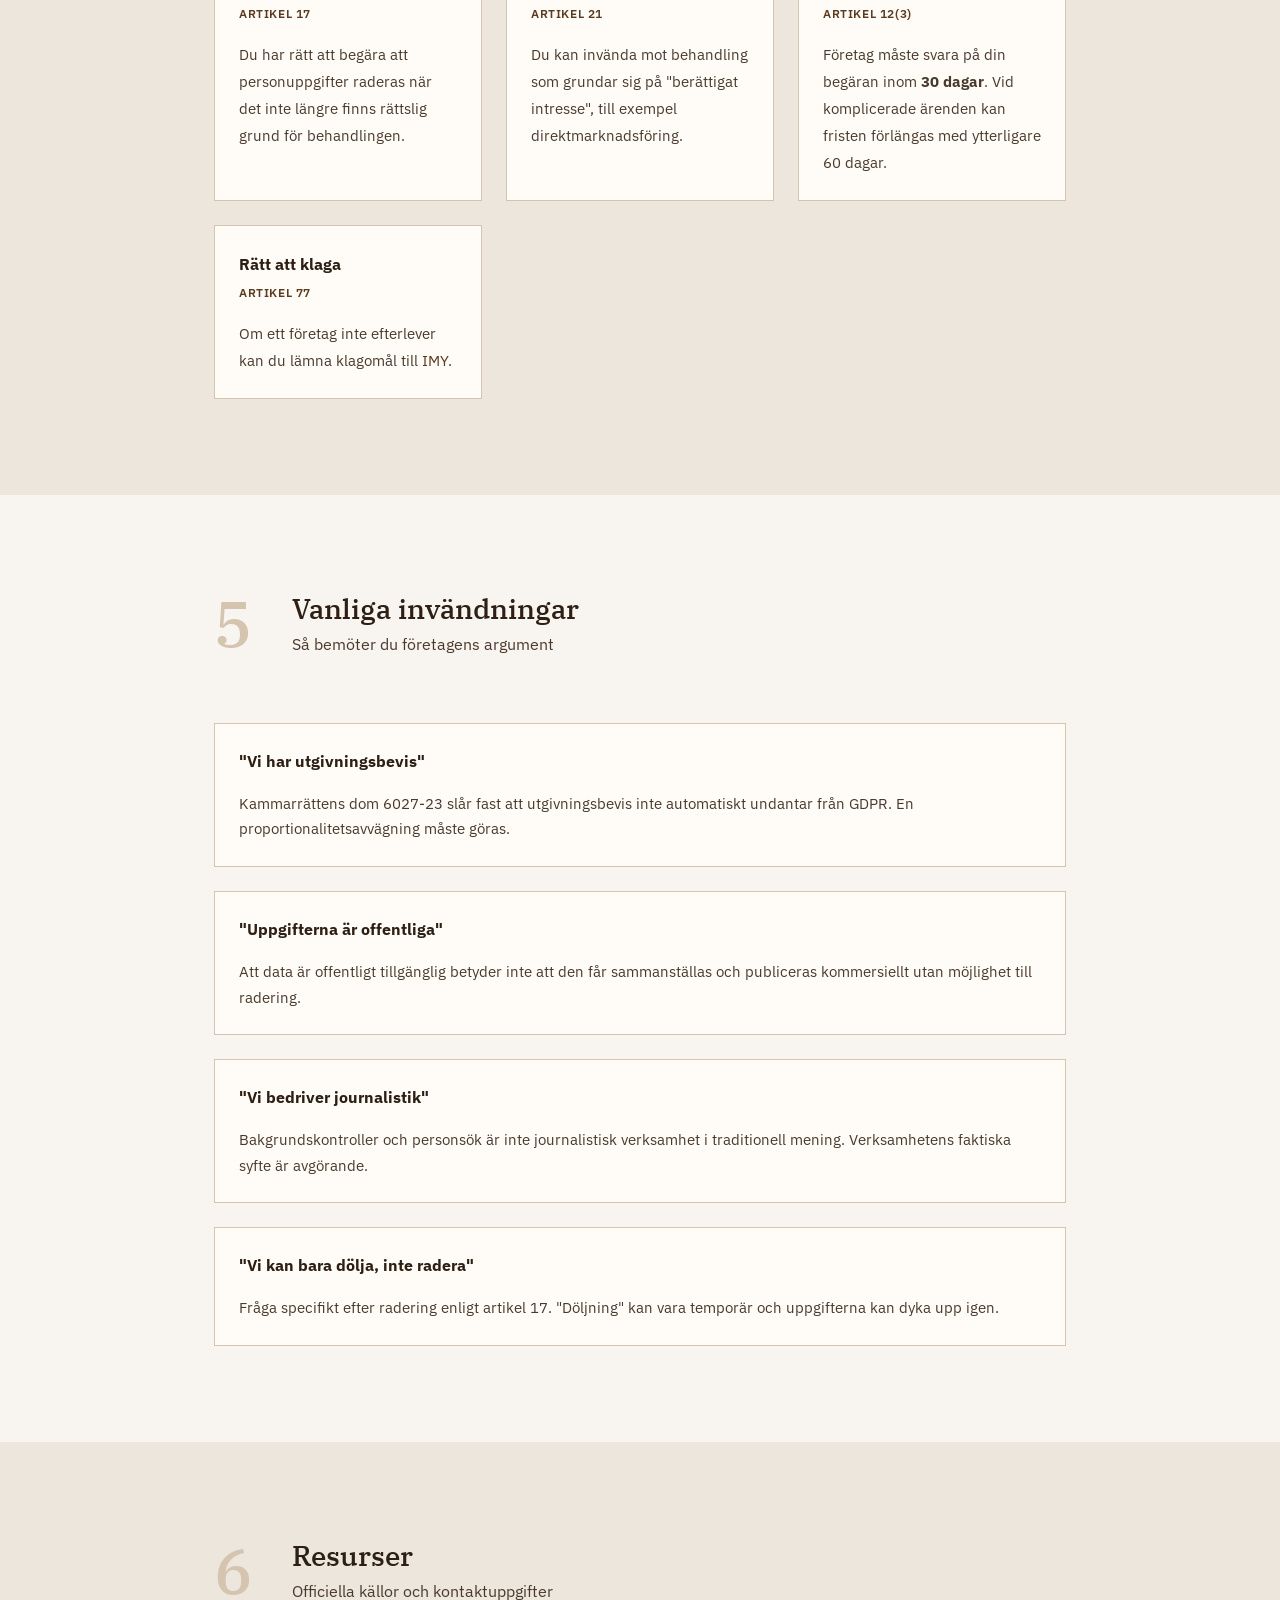
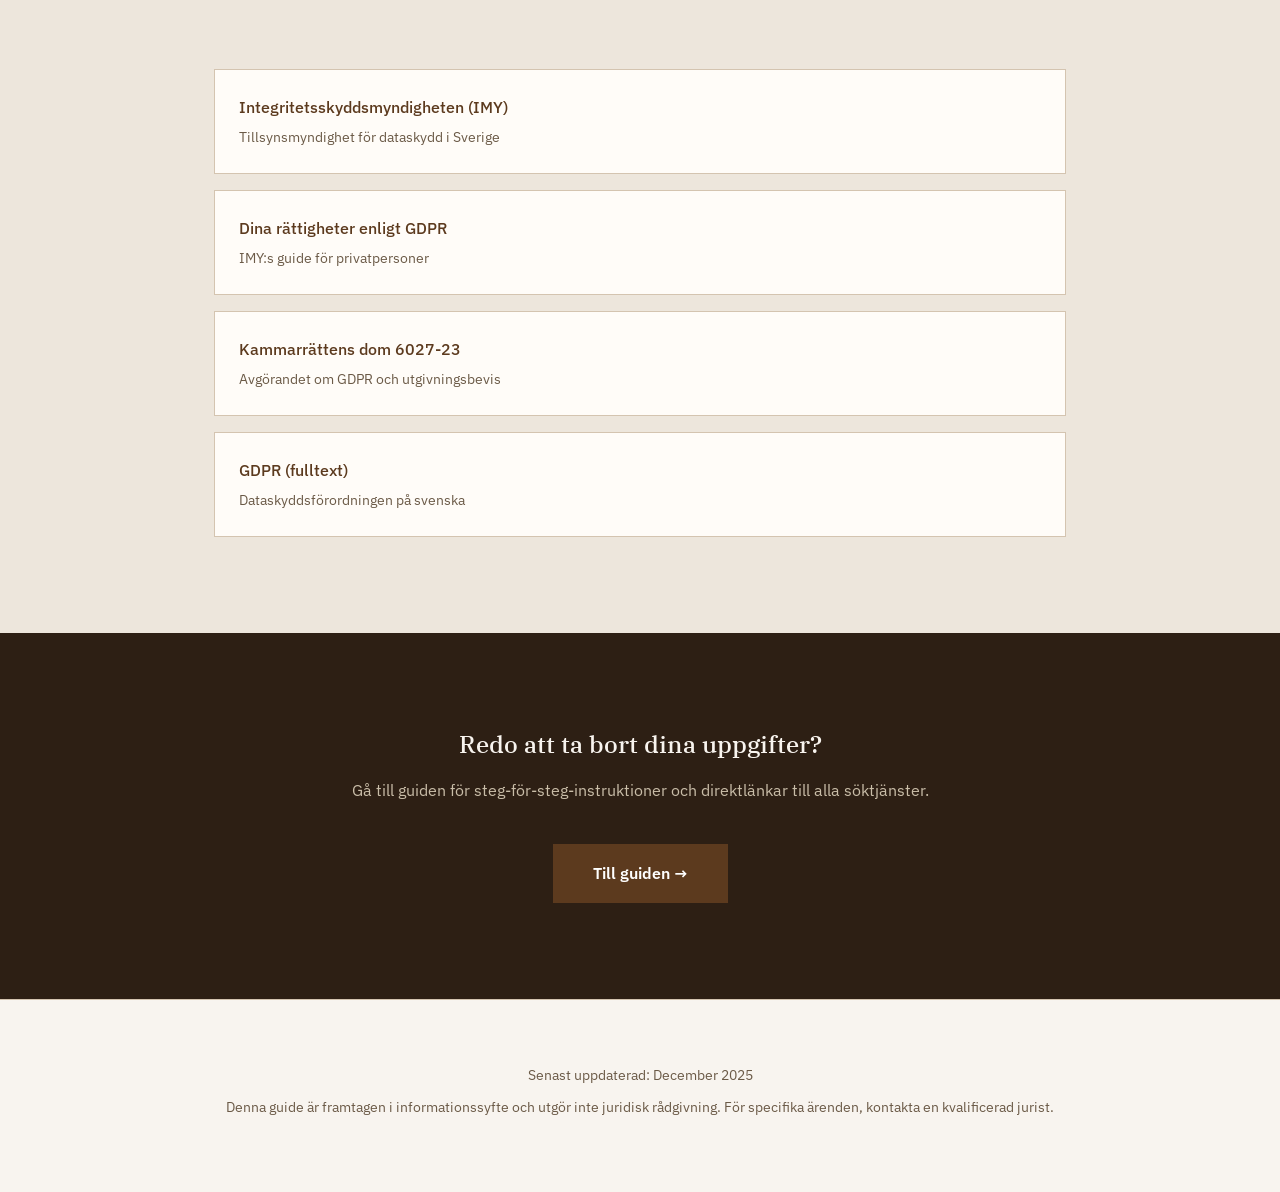
==== commit e6021dac: "site translation to english" ====
--- a/rattigheter/index.html
+++ b/rattigheter/index.html
@@ -31,40 +31,6 @@
                 <span class="nav-divider"></span>
                 <a href="./" class="nav-link-external" aria-current="page" data-tooltip="Juridisk bakgrund"
                     data-i18n="nav.rights" data-i18n-tooltip="nav.legal_tooltip">Rättigheter</a>
-
-                <!-- Mobile-only settings section -->
-                <div class="nav-settings-mobile">
-                    <div class="settings-item">
-                        <span class="settings-item-label">
-                            <svg width="16" height="16" viewBox="0 0 24 24" fill="none" stroke="currentColor"
-                                stroke-width="2">
-                                <circle cx="12" cy="12" r="10" />
-                                <path
-                                    d="M2 12h20M12 2a15.3 15.3 0 0 1 4 10 15.3 15.3 0 0 1-4 10 15.3 15.3 0 0 1-4-10 15.3 15.3 0 0 1 4-10z" />
-                            </svg>
-                            <span data-i18n="settings.language">Språk</span>
-                        </span>
-                        <div class="settings-toggle" id="lang-toggle-mobile">
-                            <button data-lang="sv" class="active">SV</button>
-                            <button data-lang="en">EN</button>
-                        </div>
-                    </div>
-                    <div class="settings-item">
-                        <span class="settings-item-label">
-                            <svg width="16" height="16" viewBox="0 0 24 24" fill="none" stroke="currentColor"
-                                stroke-width="2">
-                                <circle cx="12" cy="12" r="5" />
-                                <path
-                                    d="M12 1v2M12 21v2M4.22 4.22l1.42 1.42M18.36 18.36l1.42 1.42M1 12h2M21 12h2M4.22 19.78l1.42-1.42M18.36 5.64l1.42-1.42" />
-                            </svg>
-                            <span data-i18n="settings.theme">Tema</span>
-                        </span>
-                        <div class="settings-toggle" id="theme-toggle-mobile">
-                            <button data-theme="light" data-i18n="settings.light">Ljust</button>
-                            <button data-theme="dark" data-i18n="settings.dark">Mörkt</button>
-                        </div>
-                    </div>
-                </div>
             </div>
             <div class="settings-dropdown" id="settings-dropdown">
                 <button class="settings-btn" id="settings-btn" aria-label="Inställningar" aria-expanded="false">
--- a/style.css
+++ b/style.css
@@ -155,14 +155,13 @@
     max-width: 1400px;
     margin: 0 auto;
     padding: var(--space-sm) var(--space-md);
-    padding-right: 75px;
-    /* Space for fixed settings icon */
     display: flex;
     align-items: center;
     justify-content: space-between;
     position: relative;
     z-index: 10;
     background: var(--bg);
+    /* Solid background to hide sliding menu */
 }
 
 .nav-brand {
@@ -240,15 +239,11 @@
     color: var(--accent) !important;
 }
 
-/* Hidden on desktop, shown in mobile hamburger menu */
-.nav-settings-mobile {
-    display: none;
-}
-
 /* ===== SETTINGS DROPDOWN ===== */
 .settings-dropdown {
     position: fixed;
     top: 12px;
+    /* Align with nav bar */
     right: var(--space-md);
     z-index: 1001;
 }
@@ -545,6 +540,7 @@
     }
 }
 
+/* Refined grid for services: 3-column, left-justified, 1000px max-width, uniform height */
 .card-grid-5 {
     max-width: 1000px;
     margin: 0 auto;
@@ -564,6 +560,7 @@
         grid-template-columns: repeat(2, 1fr);
     }
 
+    /* Handle the odd one if there were 5 in a 2-col grid */
     .card-grid-5>.card:nth-child(5) {
         grid-column: 1 / -1;
         justify-self: center;
@@ -1129,7 +1126,7 @@
     color: #6b5a2f;
 }
 
-/* Dark mode: system preference + manual override */
+/* Dark mode status overrides */
 @media (prefers-color-scheme: dark) {
     :root:not([data-theme="light"]) .tracker-status-removed {
         background: #2a3d24;
@@ -1292,6 +1289,7 @@
     box-shadow: 0 2px 8px rgba(0, 0, 0, 0.25);
 }
 
+/* Tooltip arrow */
 .tracker-card-btn:disabled::before {
     content: '';
     position: absolute;
@@ -1573,6 +1571,7 @@
     border-color: var(--accent);
 }
 
+/* Hide number input spinners */
 .reminder-days-input::-webkit-outer-spin-button,
 .reminder-days-input::-webkit-inner-spin-button {
     -webkit-appearance: none;
@@ -2124,6 +2123,7 @@
         transition: all 0.3s ease;
         box-shadow: 0 4px 12px rgba(0, 0, 0, 0.1);
         z-index: -1;
+        /* Slide behind the .nav and .nav-inner */
     }
 
     .nav-links.active {
@@ -2176,24 +2176,14 @@
         left: var(--space-md);
     }
 
-    /* Hide settings icon on mobile - it appears in hamburger menu instead */
+    /* Settings dropdown on mobile - position relative to avoid overlap with hamburger */
     .settings-dropdown {
-        display: none;
-    }
-
-    /* Settings section in mobile menu */
-    .nav-settings-mobile {
-        display: flex;
-        flex-direction: column;
-        gap: var(--space-sm);
-        padding-top: var(--space-sm);
-        border-top: 1px solid var(--border);
-        margin-top: var(--space-sm);
-    }
-
-    .nav-settings-mobile .settings-item {
-        border-bottom: none;
-        padding: var(--space-xs) 0;
+        position: absolute;
+        top: 50%;
+        right: 60px;
+        /* To the left of hamburger menu */
+        transform: translateY(-50%);
+        z-index: 1001;
     }
 }
 
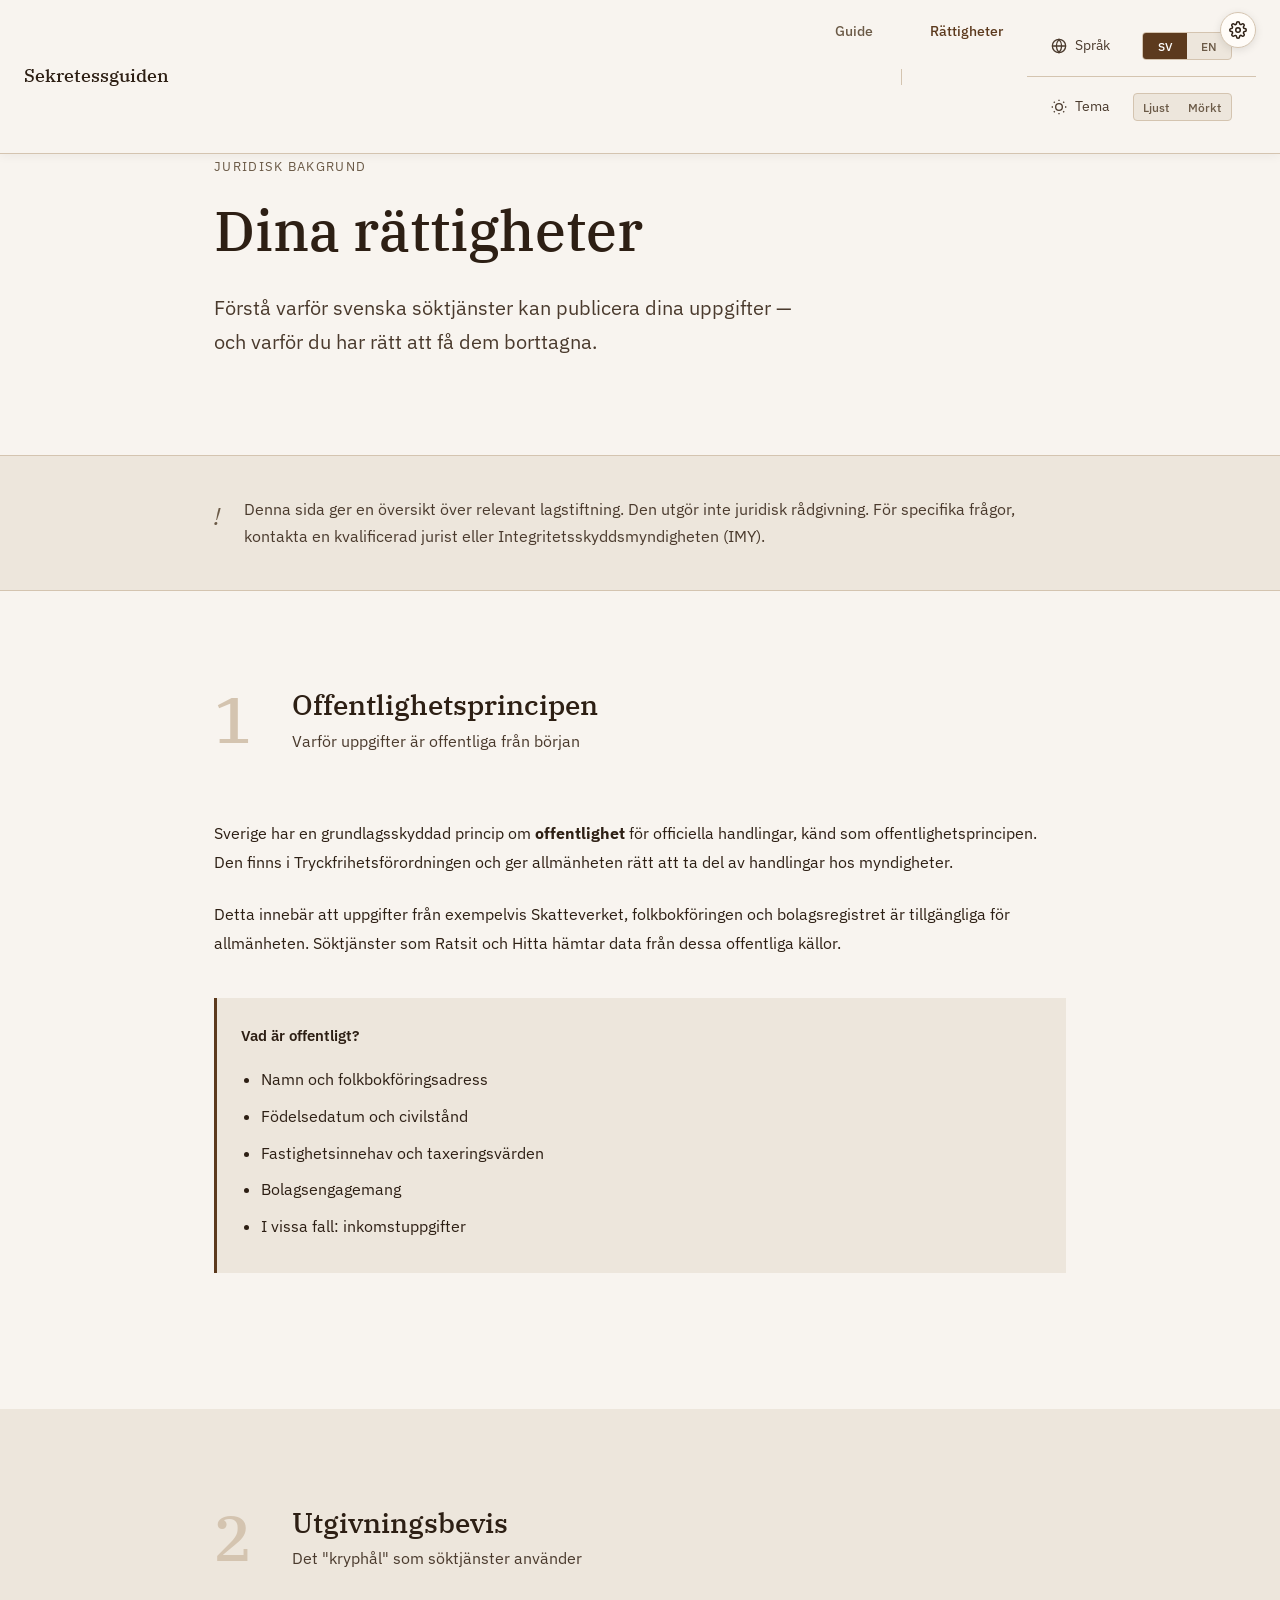
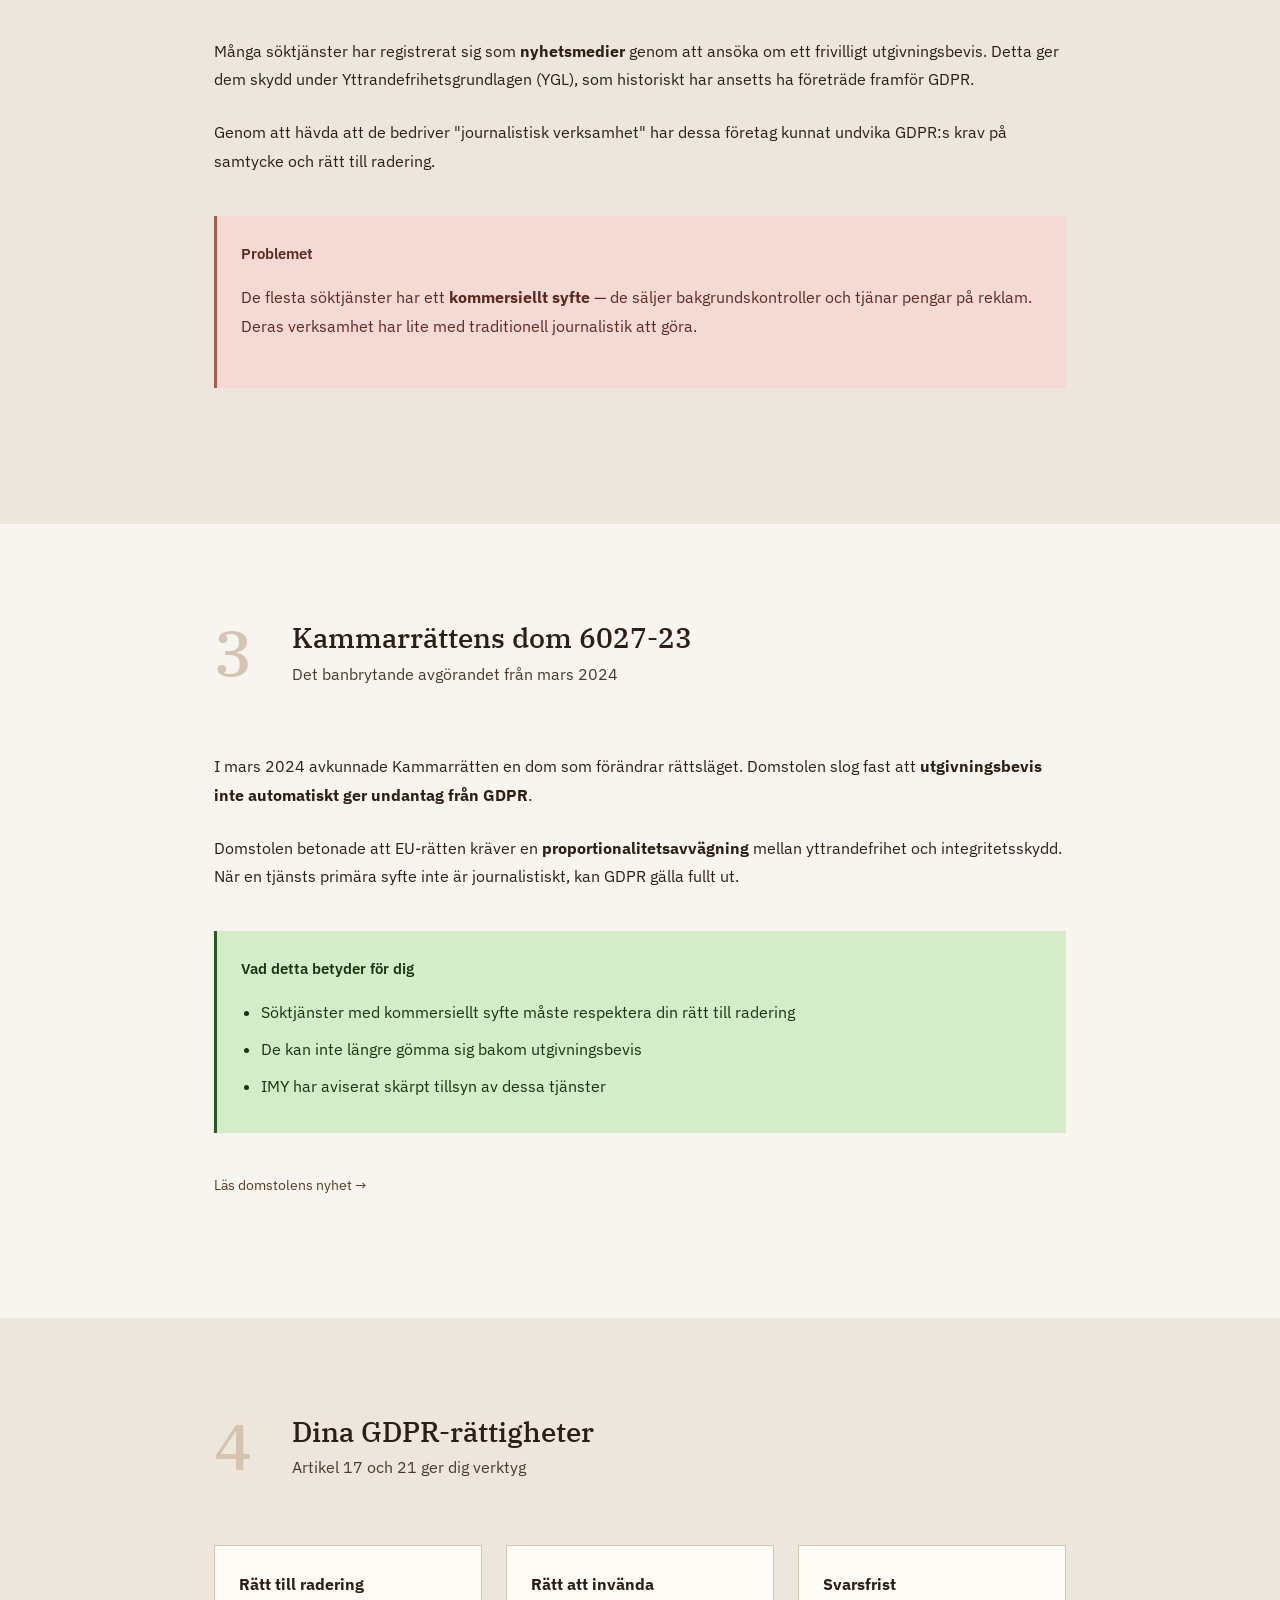
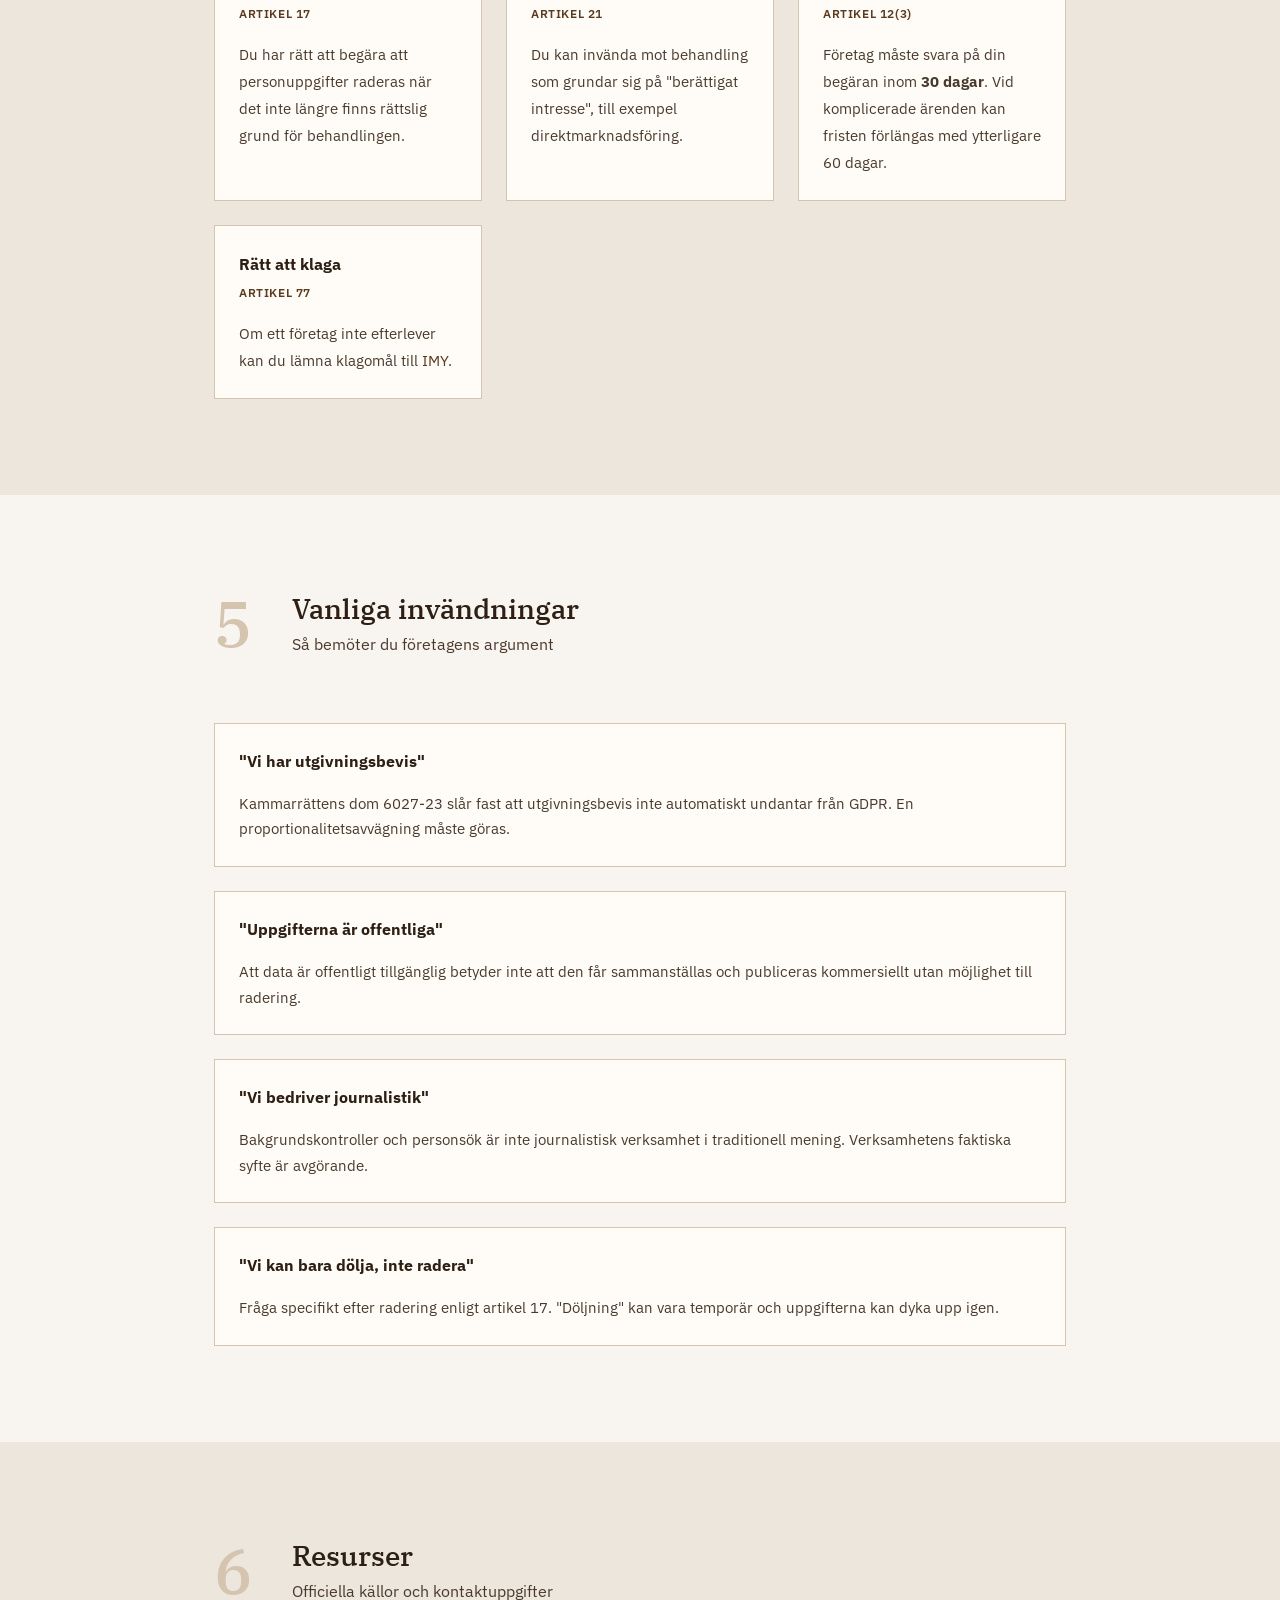
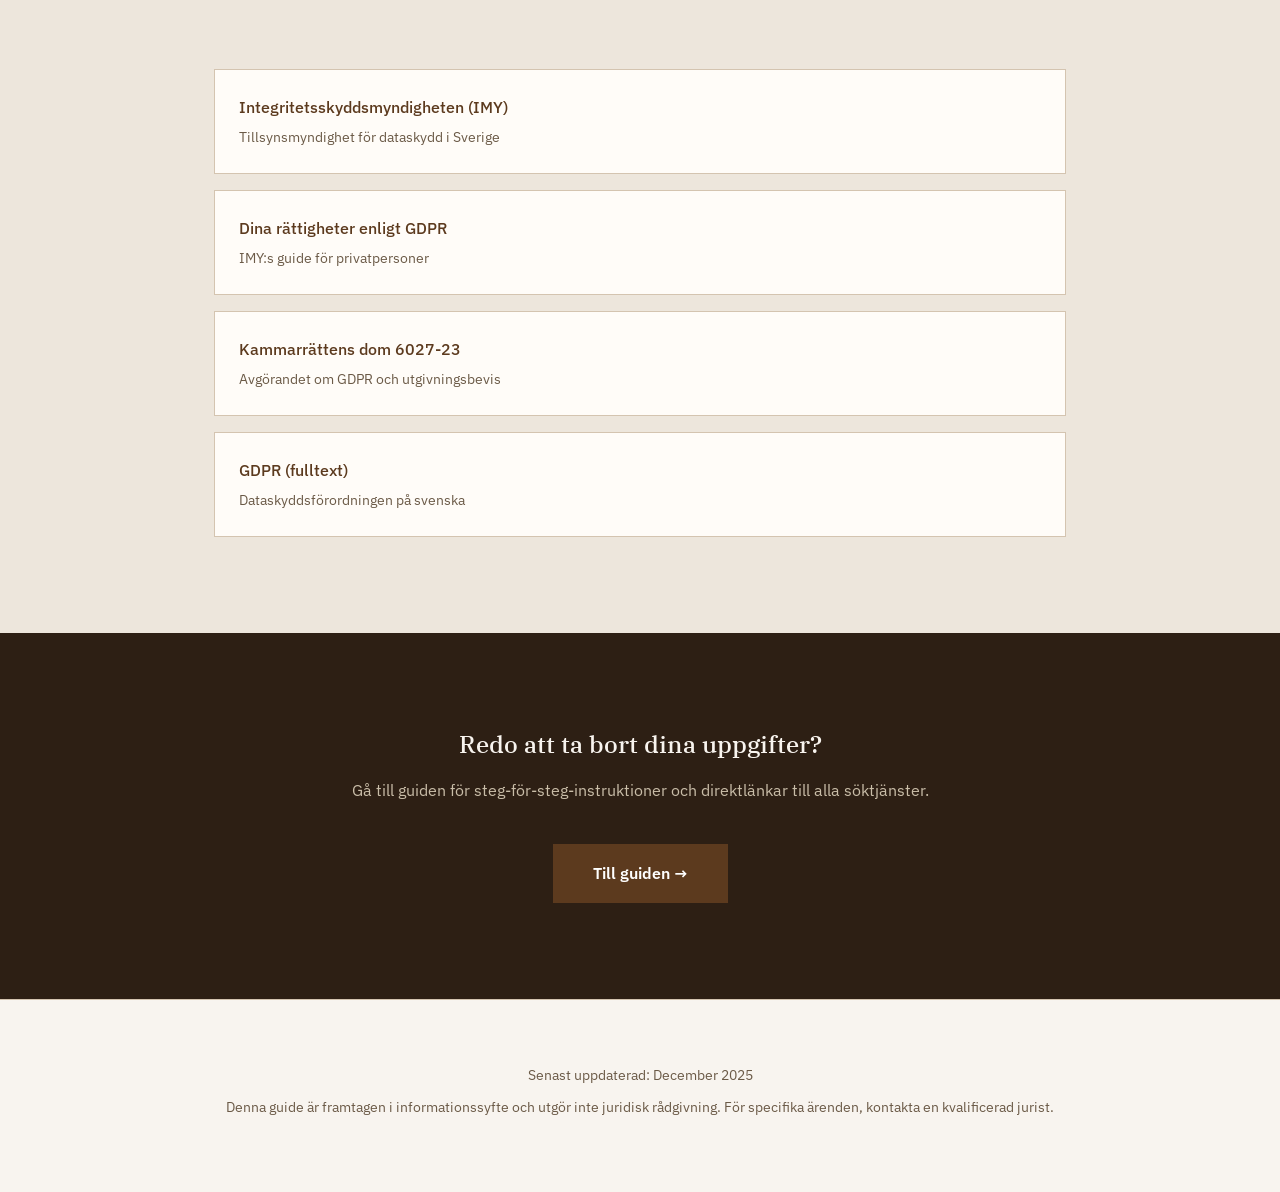
==== commit 30c33104: "changes to page title" ====
--- a/rattigheter/index.html
+++ b/rattigheter/index.html
@@ -6,7 +6,7 @@
     <meta name="viewport" content="width=device-width, initial-scale=1.0">
     <meta name="description"
         content="Dina rättigheter enligt GDPR och svensk lag. Förstå varför söktjänster kan publicera dina uppgifter och hur du kan få dem borttagna.">
-    <title>Dina rättigheter - Sekretessguiden</title>
+    <title>Dina rättigheter - Svenska Sekretessguiden</title>
     <link rel="icon" href="../favicon.svg" type="image/svg+xml">
     <link rel="preconnect" href="https://fonts.googleapis.com">
     <link rel="preconnect" href="https://fonts.gstatic.com" crossorigin>
@@ -31,6 +31,40 @@
                 <span class="nav-divider"></span>
                 <a href="./" class="nav-link-external" aria-current="page" data-tooltip="Juridisk bakgrund"
                     data-i18n="nav.rights" data-i18n-tooltip="nav.legal_tooltip">Rättigheter</a>
+
+                <!-- Mobile-only settings section -->
+                <div class="nav-settings-mobile">
+                    <div class="settings-item">
+                        <span class="settings-item-label">
+                            <svg width="16" height="16" viewBox="0 0 24 24" fill="none" stroke="currentColor"
+                                stroke-width="2">
+                                <circle cx="12" cy="12" r="10" />
+                                <path
+                                    d="M2 12h20M12 2a15.3 15.3 0 0 1 4 10 15.3 15.3 0 0 1-4 10 15.3 15.3 0 0 1-4-10 15.3 15.3 0 0 1 4-10z" />
+                            </svg>
+                            <span data-i18n="settings.language">Språk</span>
+                        </span>
+                        <div class="settings-toggle" id="lang-toggle-mobile">
+                            <button data-lang="sv" class="active">SV</button>
+                            <button data-lang="en">EN</button>
+                        </div>
+                    </div>
+                    <div class="settings-item">
+                        <span class="settings-item-label">
+                            <svg width="16" height="16" viewBox="0 0 24 24" fill="none" stroke="currentColor"
+                                stroke-width="2">
+                                <circle cx="12" cy="12" r="5" />
+                                <path
+                                    d="M12 1v2M12 21v2M4.22 4.22l1.42 1.42M18.36 18.36l1.42 1.42M1 12h2M21 12h2M4.22 19.78l1.42-1.42M18.36 5.64l1.42-1.42" />
+                            </svg>
+                            <span data-i18n="settings.theme">Tema</span>
+                        </span>
+                        <div class="settings-toggle" id="theme-toggle-mobile">
+                            <button data-theme="light" data-i18n="settings.light">Ljust</button>
+                            <button data-theme="dark" data-i18n="settings.dark">Mörkt</button>
+                        </div>
+                    </div>
+                </div>
             </div>
             <div class="settings-dropdown" id="settings-dropdown">
                 <button class="settings-btn" id="settings-btn" aria-label="Inställningar" aria-expanded="false">
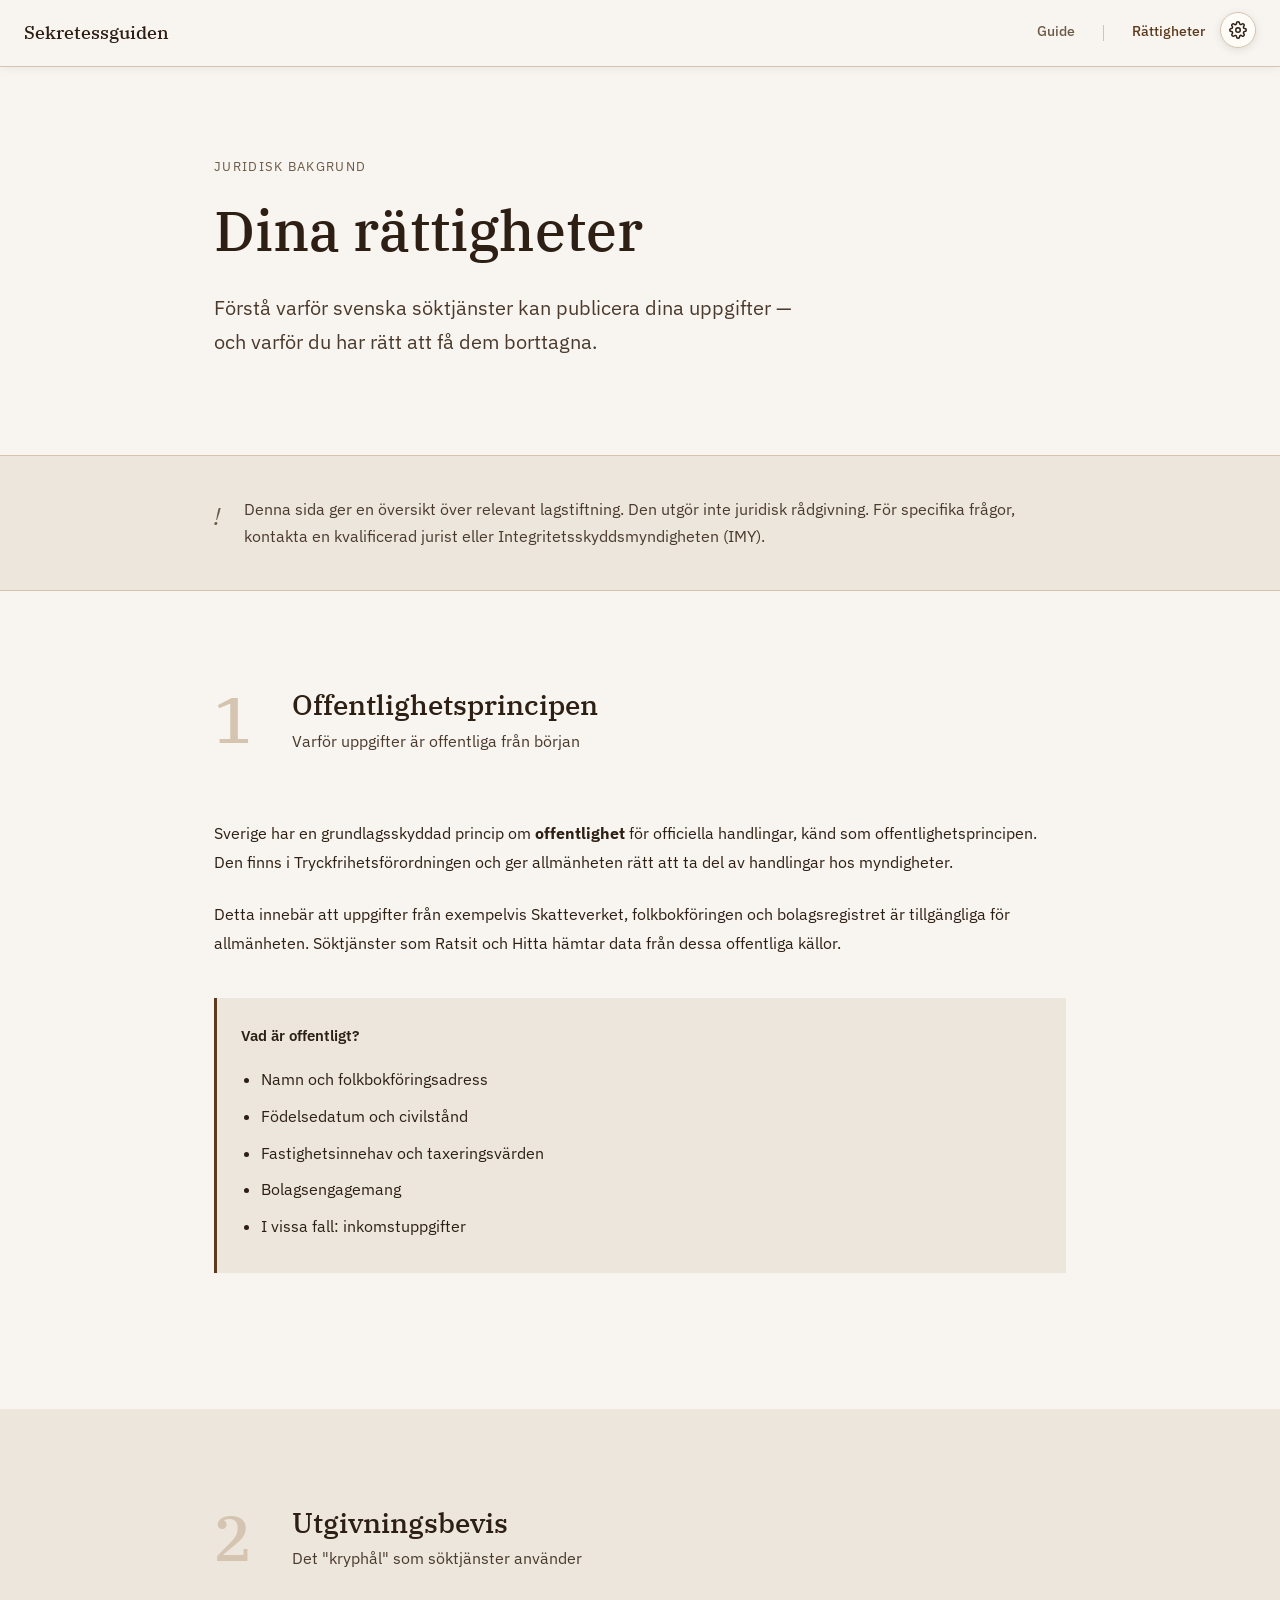
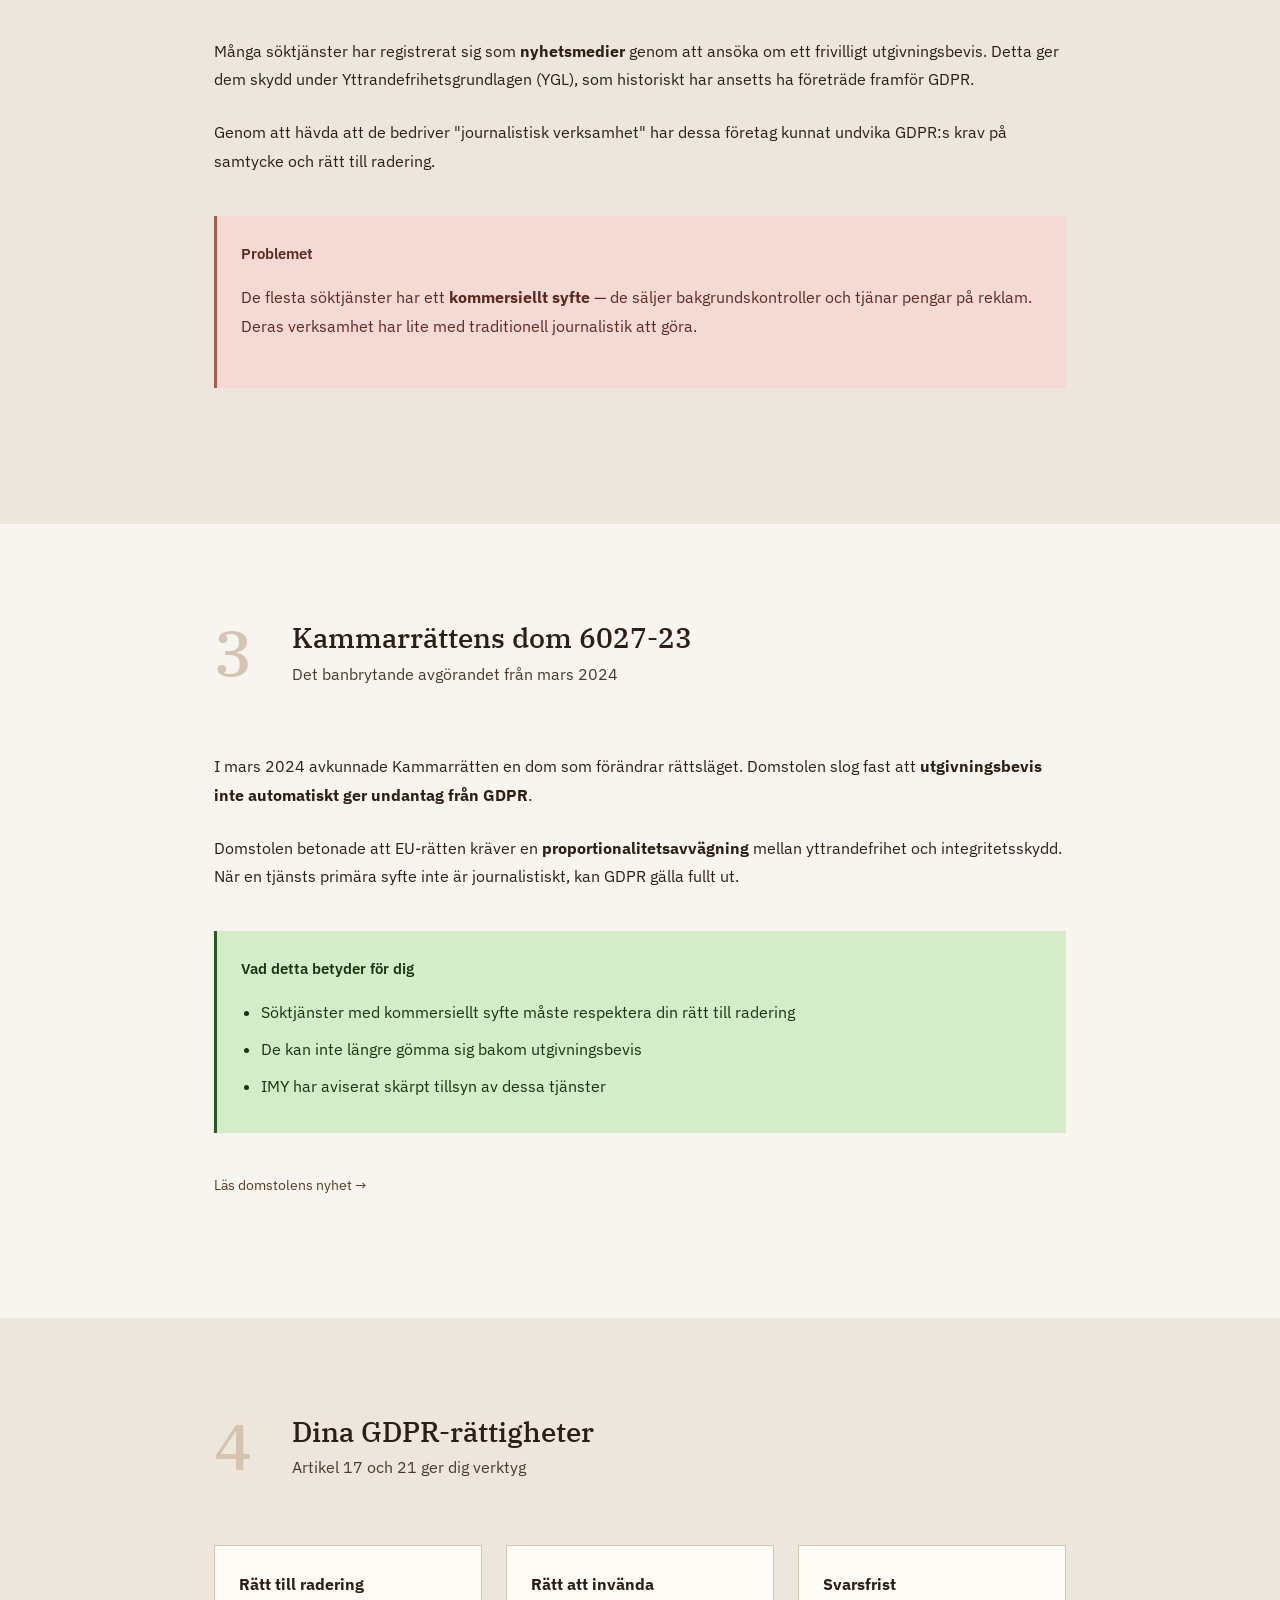
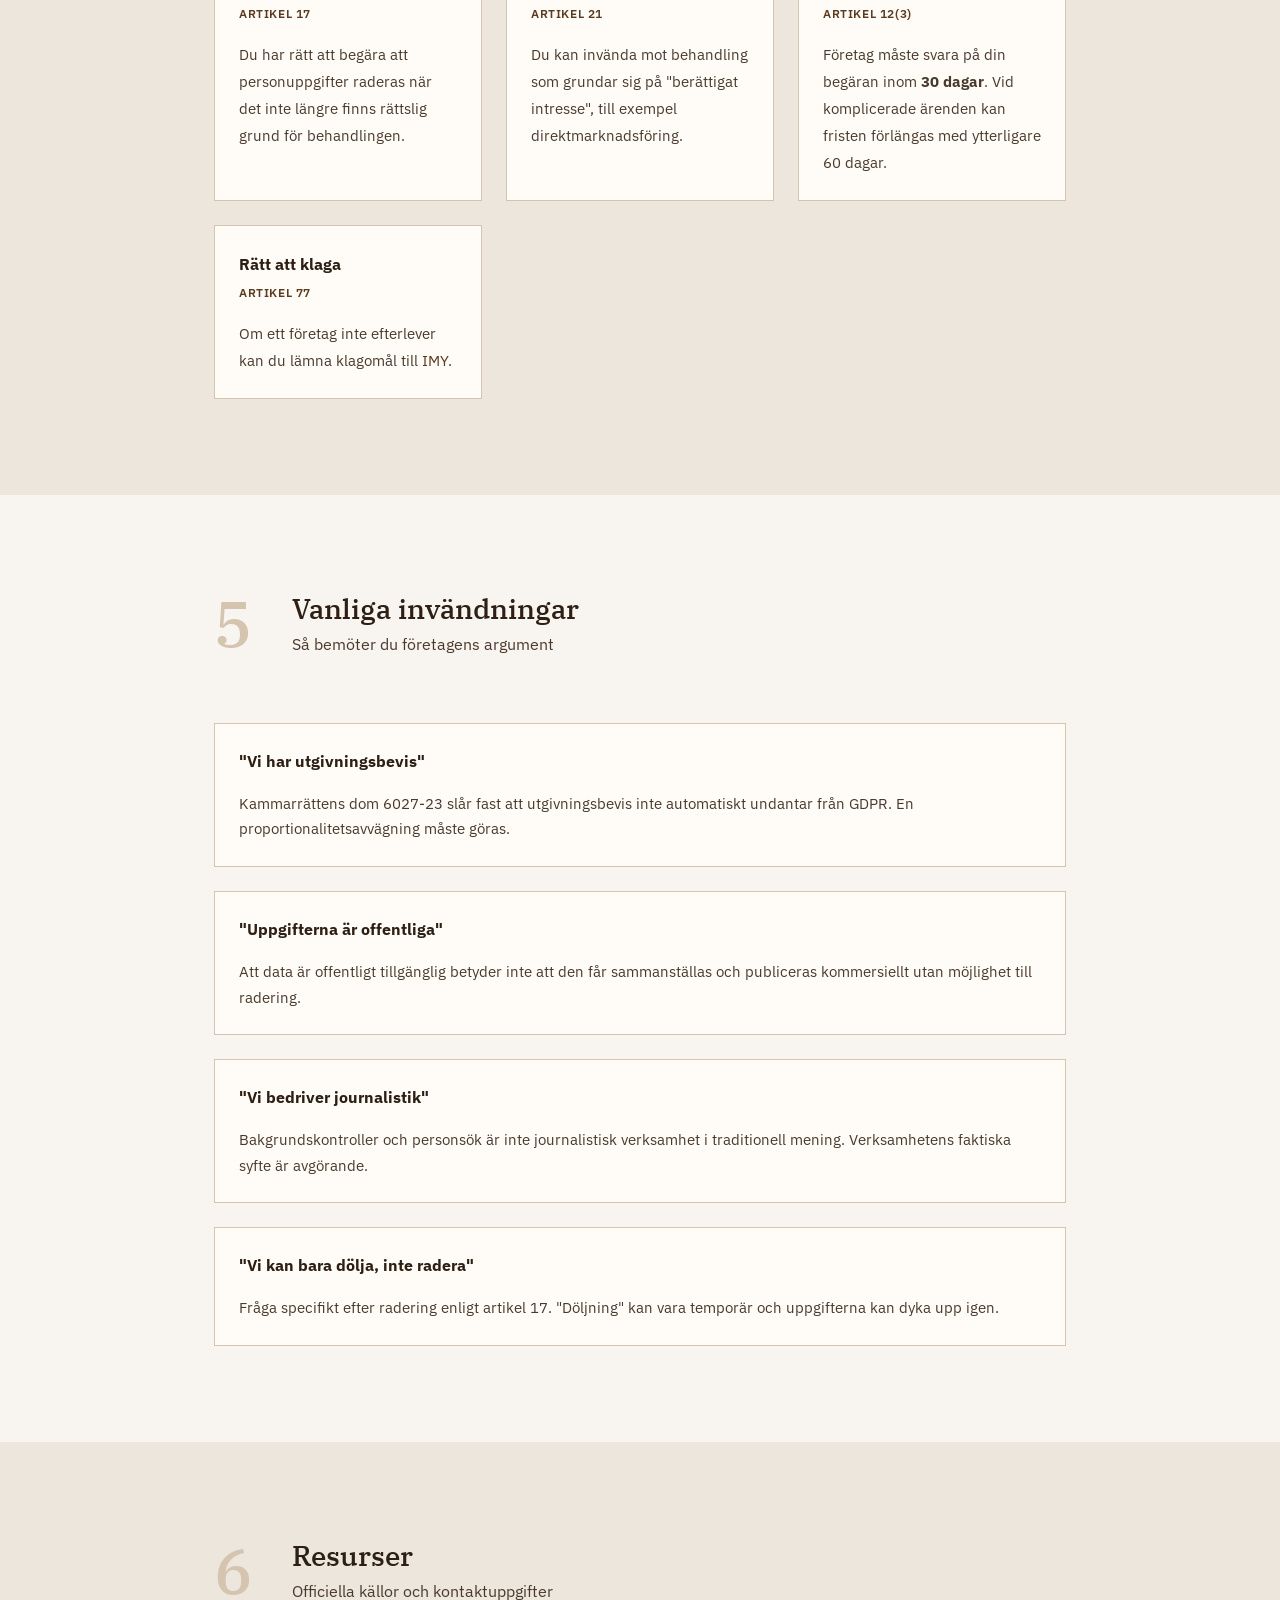
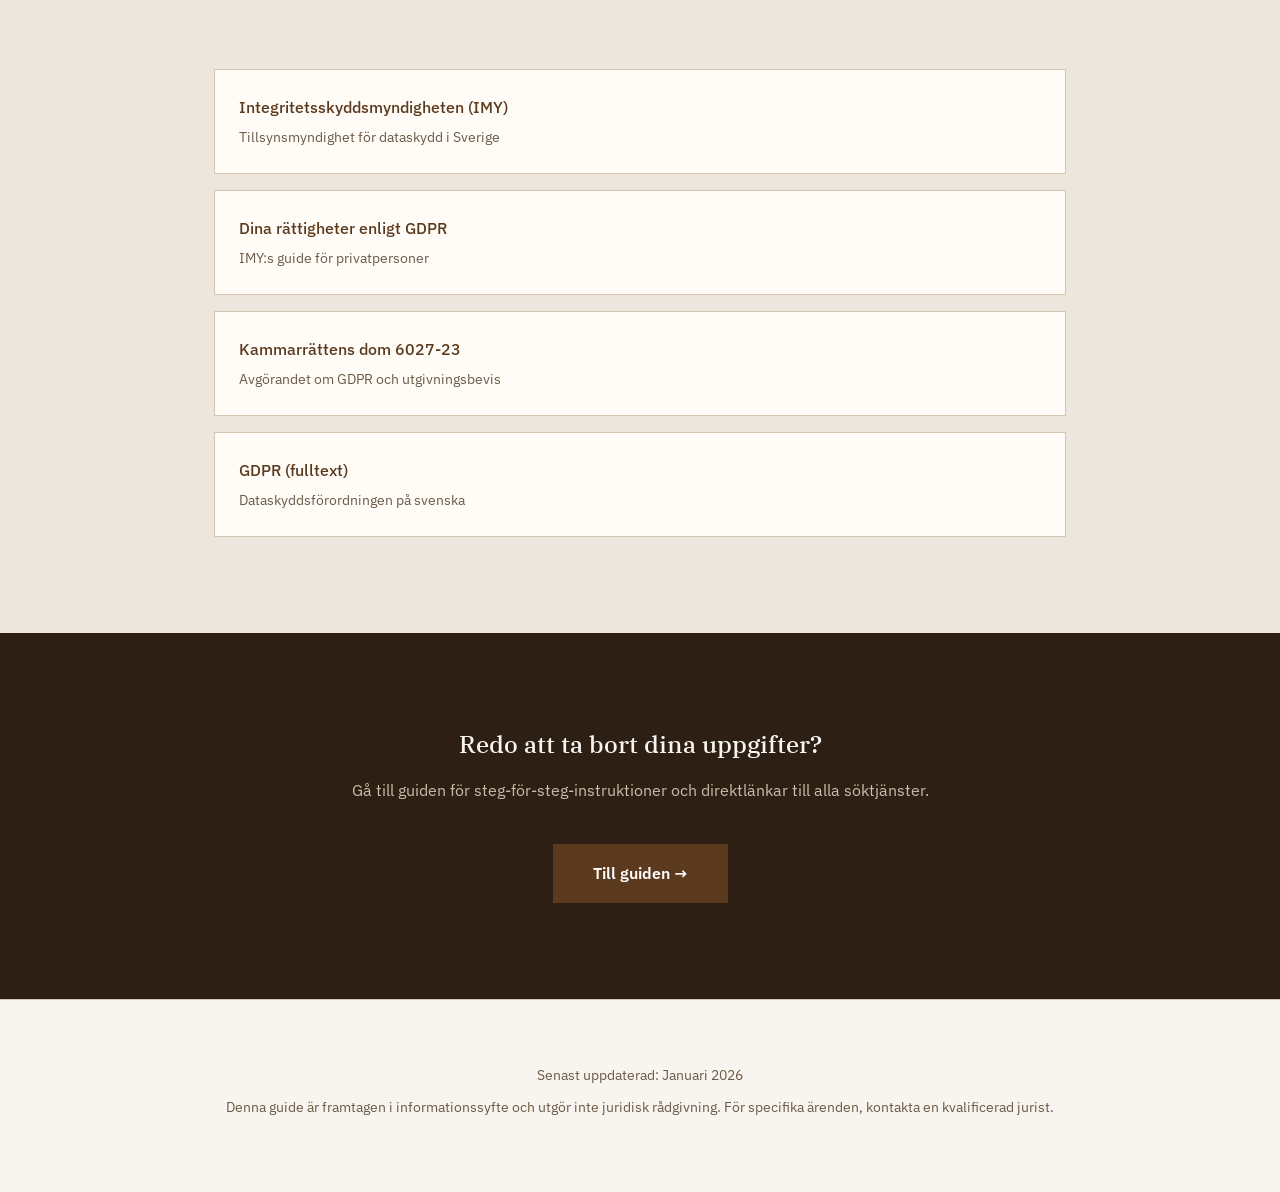
==== commit 9d9035e8: "small *final* update" ====
--- a/rattigheter/index.html
+++ b/rattigheter/index.html
@@ -6,6 +6,7 @@
     <meta name="viewport" content="width=device-width, initial-scale=1.0">
     <meta name="description"
         content="Dina rättigheter enligt GDPR och svensk lag. Förstå varför söktjänster kan publicera dina uppgifter och hur du kan få dem borttagna.">
+    <link rel="canonical" href="https://svprivacy.iliketrains.fyi/rattigheter/" />
     <title>Dina rättigheter - Svenska Sekretessguiden</title>
     <link rel="icon" href="../favicon.svg" type="image/svg+xml">
     <link rel="preconnect" href="https://fonts.googleapis.com">
@@ -411,7 +412,7 @@
     </main>
 
     <footer class="footer">
-        <p data-i18n="footer.updated">Senast uppdaterad: December 2025</p>
+        <p data-i18n="footer.updated">Senast uppdaterad: Januari 2026</p>
         <p data-i18n="footer.disclaimer">Denna guide är framtagen i informationssyfte och utgör inte juridisk
             rådgivning. För specifika ärenden,
             kontakta
--- a/style.css
+++ b/style.css
@@ -35,7 +35,7 @@
     }
 }
 
-/* Manual dark mode override */
+/* Dark mode override */
 :root[data-theme="dark"] {
     --text: #ede5d8;
     --text-secondary: #c9bda8;
@@ -48,7 +48,7 @@
     --accent-hover: #e8d0a8;
 }
 
-/* Manual light mode override */
+/* Light mode override */
 :root[data-theme="light"] {
     --text: #2d1f14;
     --text-secondary: #4a3a2d;
@@ -155,13 +155,14 @@
     max-width: 1400px;
     margin: 0 auto;
     padding: var(--space-sm) var(--space-md);
+    padding-right: 75px;
+    /* Settings icon space */
     display: flex;
     align-items: center;
     justify-content: space-between;
     position: relative;
     z-index: 10;
     background: var(--bg);
-    /* Solid background to hide sliding menu */
 }
 
 .nav-brand {
@@ -196,7 +197,7 @@
     border-bottom-color: var(--accent);
 }
 
-/* Nav tooltips */
+/* Tooltips */
 .nav-links a[data-tooltip] {
     position: relative;
 }
@@ -239,11 +240,15 @@
     color: var(--accent) !important;
 }
 
+/* Hidden on desktop, shown in mobile hamburger menu */
+.nav-settings-mobile {
+    display: none;
+}
+
 /* ===== SETTINGS DROPDOWN ===== */
 .settings-dropdown {
     position: fixed;
     top: 12px;
-    /* Align with nav bar */
     right: var(--space-md);
     z-index: 1001;
 }
@@ -540,7 +545,6 @@
     }
 }
 
-/* Refined grid for services: 3-column, left-justified, 1000px max-width, uniform height */
 .card-grid-5 {
     max-width: 1000px;
     margin: 0 auto;
@@ -560,7 +564,6 @@
         grid-template-columns: repeat(2, 1fr);
     }
 
-    /* Handle the odd one if there were 5 in a 2-col grid */
     .card-grid-5>.card:nth-child(5) {
         grid-column: 1 / -1;
         justify-self: center;
@@ -636,7 +639,13 @@
     margin-top: 0.25rem;
 }
 
-/* Service cards */
+/* Card-action email link override */
+.card-action .email-link {
+    font-family: inherit;
+    font-size: inherit;
+}
+
+
 .card-service {
     flex: 0 0 280px;
 }
@@ -677,10 +686,9 @@
 }
 
 .email-item {
-    padding: var(--space-md) var(--space-md);
+    padding: var(--space-md);
     border-bottom: 1px solid var(--border);
     border-left: 3px solid var(--border);
-    margin: 0 calc(-1 * var(--space-md));
     display: grid;
     grid-template-columns: 140px 1fr;
     gap: var(--space-xs) var(--space-md);
@@ -708,9 +716,6 @@
 
 .email-item-difficult {
     background: var(--bg-alt);
-    margin: 0 calc(-1 * var(--space-md));
-    padding-left: var(--space-md);
-    padding-right: var(--space-md);
     border-left-color: #a65d4c;
 }
 
@@ -1126,7 +1131,7 @@
     color: #6b5a2f;
 }
 
-/* Dark mode status overrides */
+/* Dark mode */
 @media (prefers-color-scheme: dark) {
     :root:not([data-theme="light"]) .tracker-status-removed {
         background: #2a3d24;
@@ -1289,7 +1294,6 @@
     box-shadow: 0 2px 8px rgba(0, 0, 0, 0.25);
 }
 
-/* Tooltip arrow */
 .tracker-card-btn:disabled::before {
     content: '';
     position: absolute;
@@ -1571,7 +1575,6 @@
     border-color: var(--accent);
 }
 
-/* Hide number input spinners */
 .reminder-days-input::-webkit-outer-spin-button,
 .reminder-days-input::-webkit-inner-spin-button {
     -webkit-appearance: none;
@@ -1842,6 +1845,16 @@
     background: #d4b88a;
     color: #1a1410;
     text-decoration: none;
+}
+
+@media (prefers-color-scheme: dark) {
+    :root:not([data-theme="light"]) .cta-button {
+        color: #1a1410;
+    }
+}
+
+:root[data-theme="dark"] .cta-button {
+    color: #1a1410;
 }
 
 /* ===== CONFIRM DIALOG ===== */
@@ -1980,7 +1993,7 @@
     background: var(--bg-alt);
 }
 
-/* Show sun in dark mode, moon in light mode */
+/* Theme icons */
 .icon-sun {
     display: none;
 }
@@ -2106,6 +2119,15 @@
 
 /* ===== MOBILE NAV IMPROVEMENTS ===== */
 @media (max-width: 768px) {
+    .nav-inner {
+        padding-right: var(--space-md);
+    }
+
+    .nav-toggle {
+        display: flex;
+        margin-left: auto;
+    }
+
     .nav-links {
         position: fixed;
         top: 60px;
@@ -2123,7 +2145,6 @@
         transition: all 0.3s ease;
         box-shadow: 0 4px 12px rgba(0, 0, 0, 0.1);
         z-index: -1;
-        /* Slide behind the .nav and .nav-inner */
     }
 
     .nav-links.active {
@@ -2158,7 +2179,7 @@
         transform: translateY(-4px) rotate(-45deg);
     }
 
-    /* Nav tooltips off on mobile */
+    /* Hide tooltips */
     .nav-links a[data-tooltip]::after {
         display: none;
     }
@@ -2176,14 +2197,24 @@
         left: var(--space-md);
     }
 
-    /* Settings dropdown on mobile - position relative to avoid overlap with hamburger */
+    /* Settings in hamburger menu */
     .settings-dropdown {
-        position: absolute;
-        top: 50%;
-        right: 60px;
-        /* To the left of hamburger menu */
-        transform: translateY(-50%);
-        z-index: 1001;
+        display: none;
+    }
+
+    /* Settings section in mobile menu */
+    .nav-settings-mobile {
+        display: flex;
+        flex-direction: column;
+        gap: var(--space-sm);
+        padding-top: var(--space-sm);
+        border-top: 1px solid var(--border);
+        margin-top: var(--space-sm);
+    }
+
+    .nav-settings-mobile .settings-item {
+        border-bottom: none;
+        padding: var(--space-xs) 0;
     }
 }
 
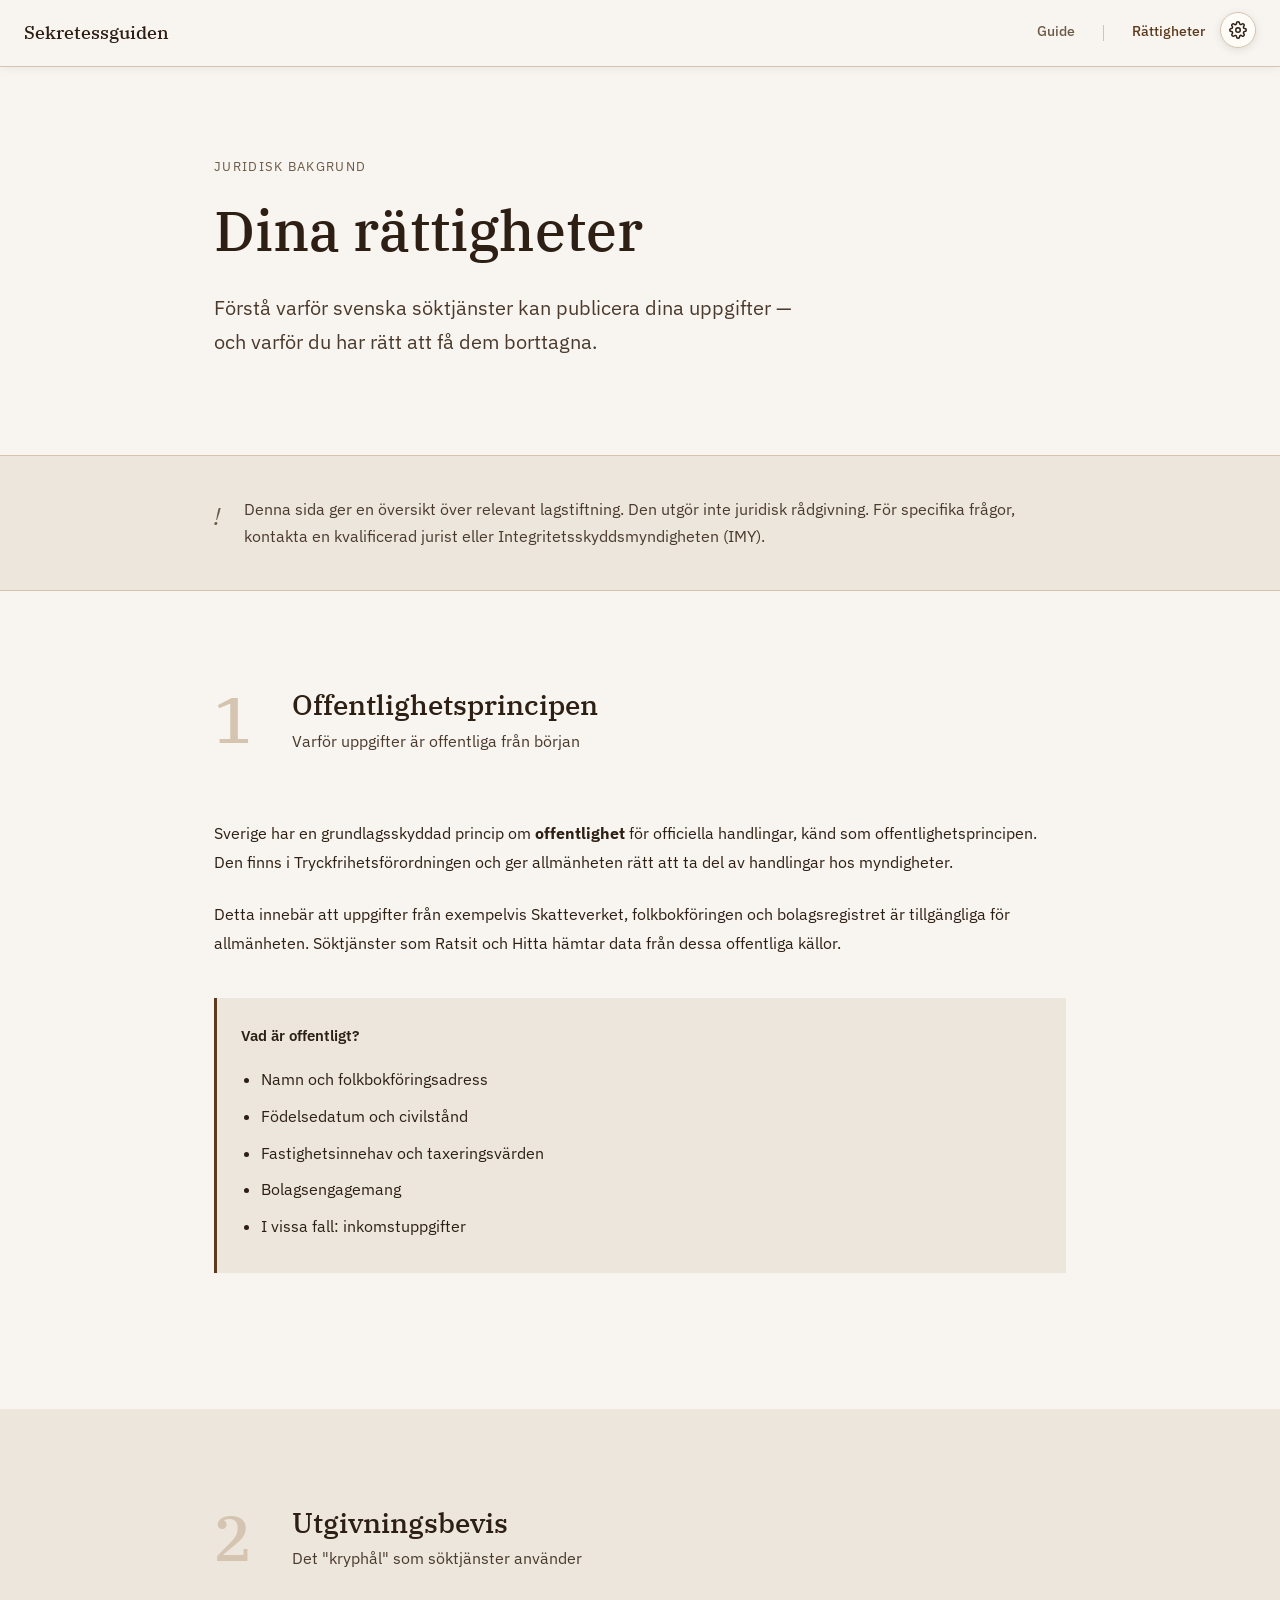
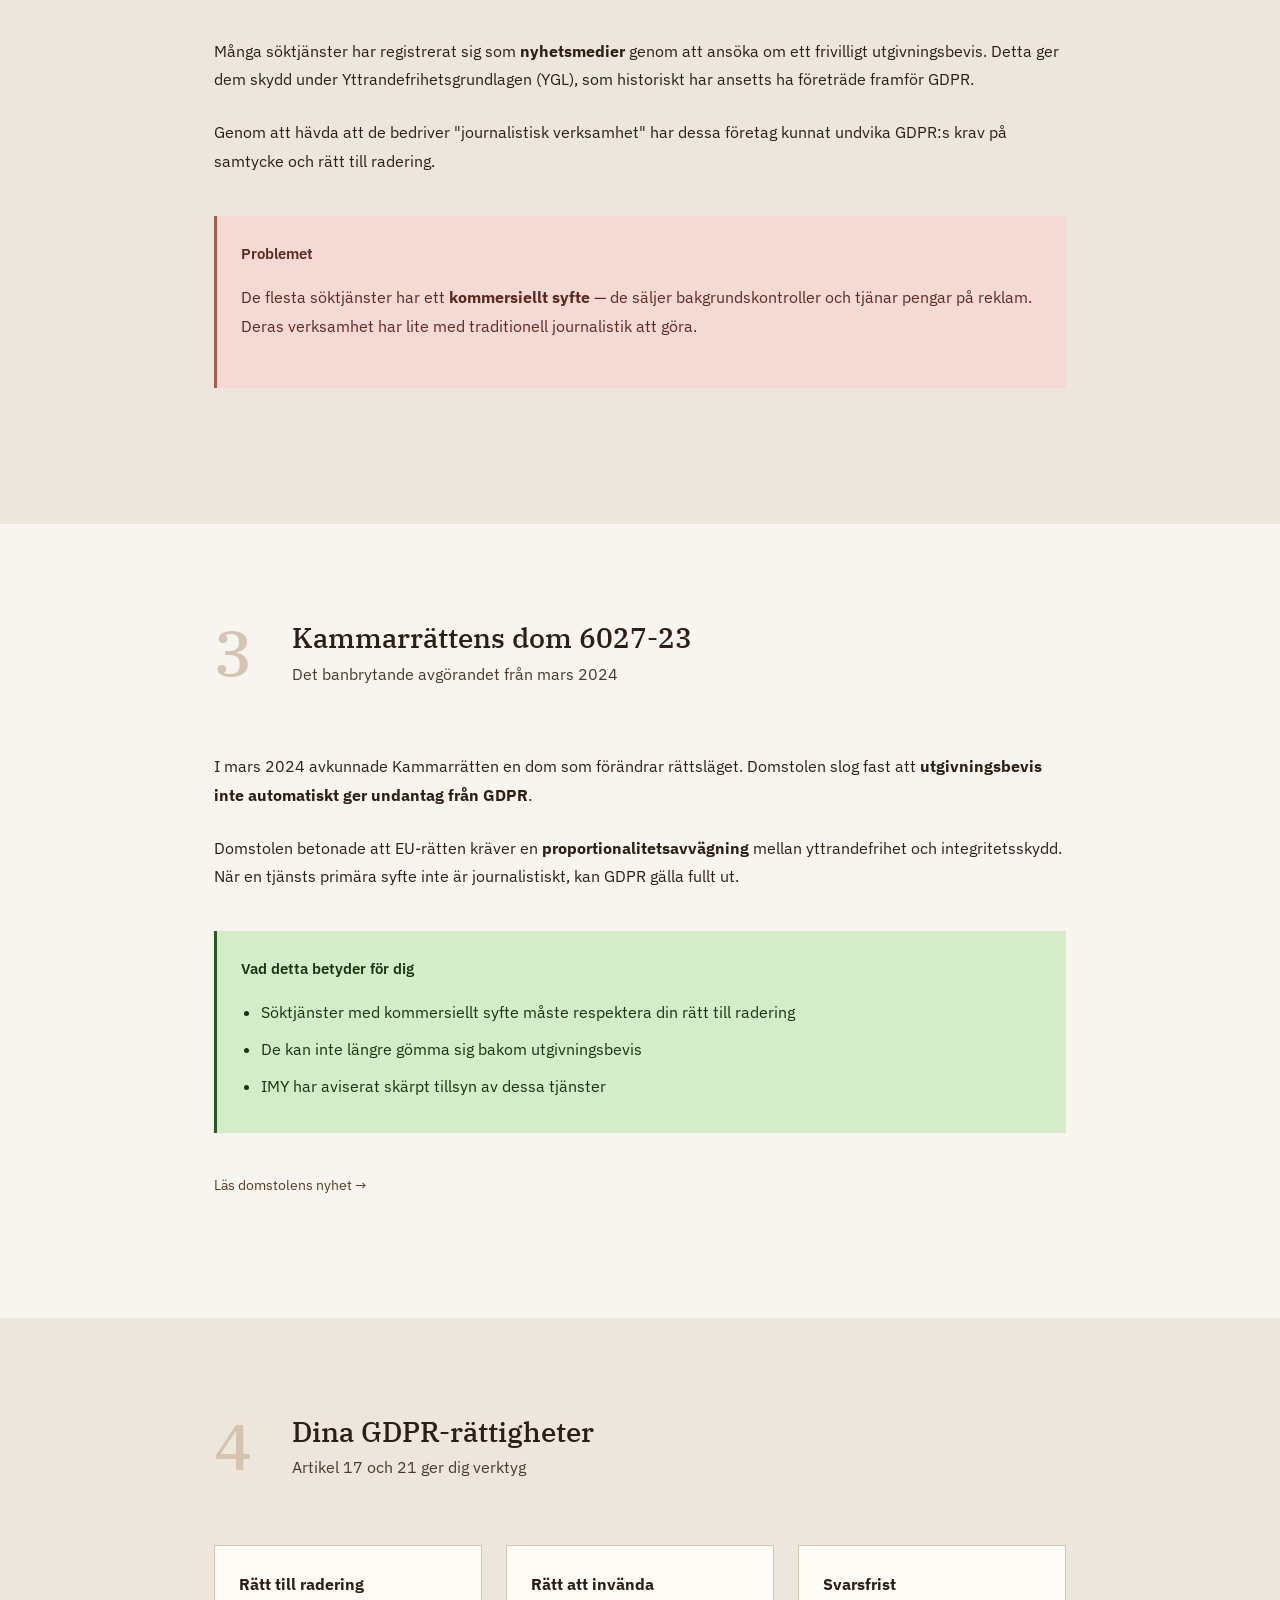
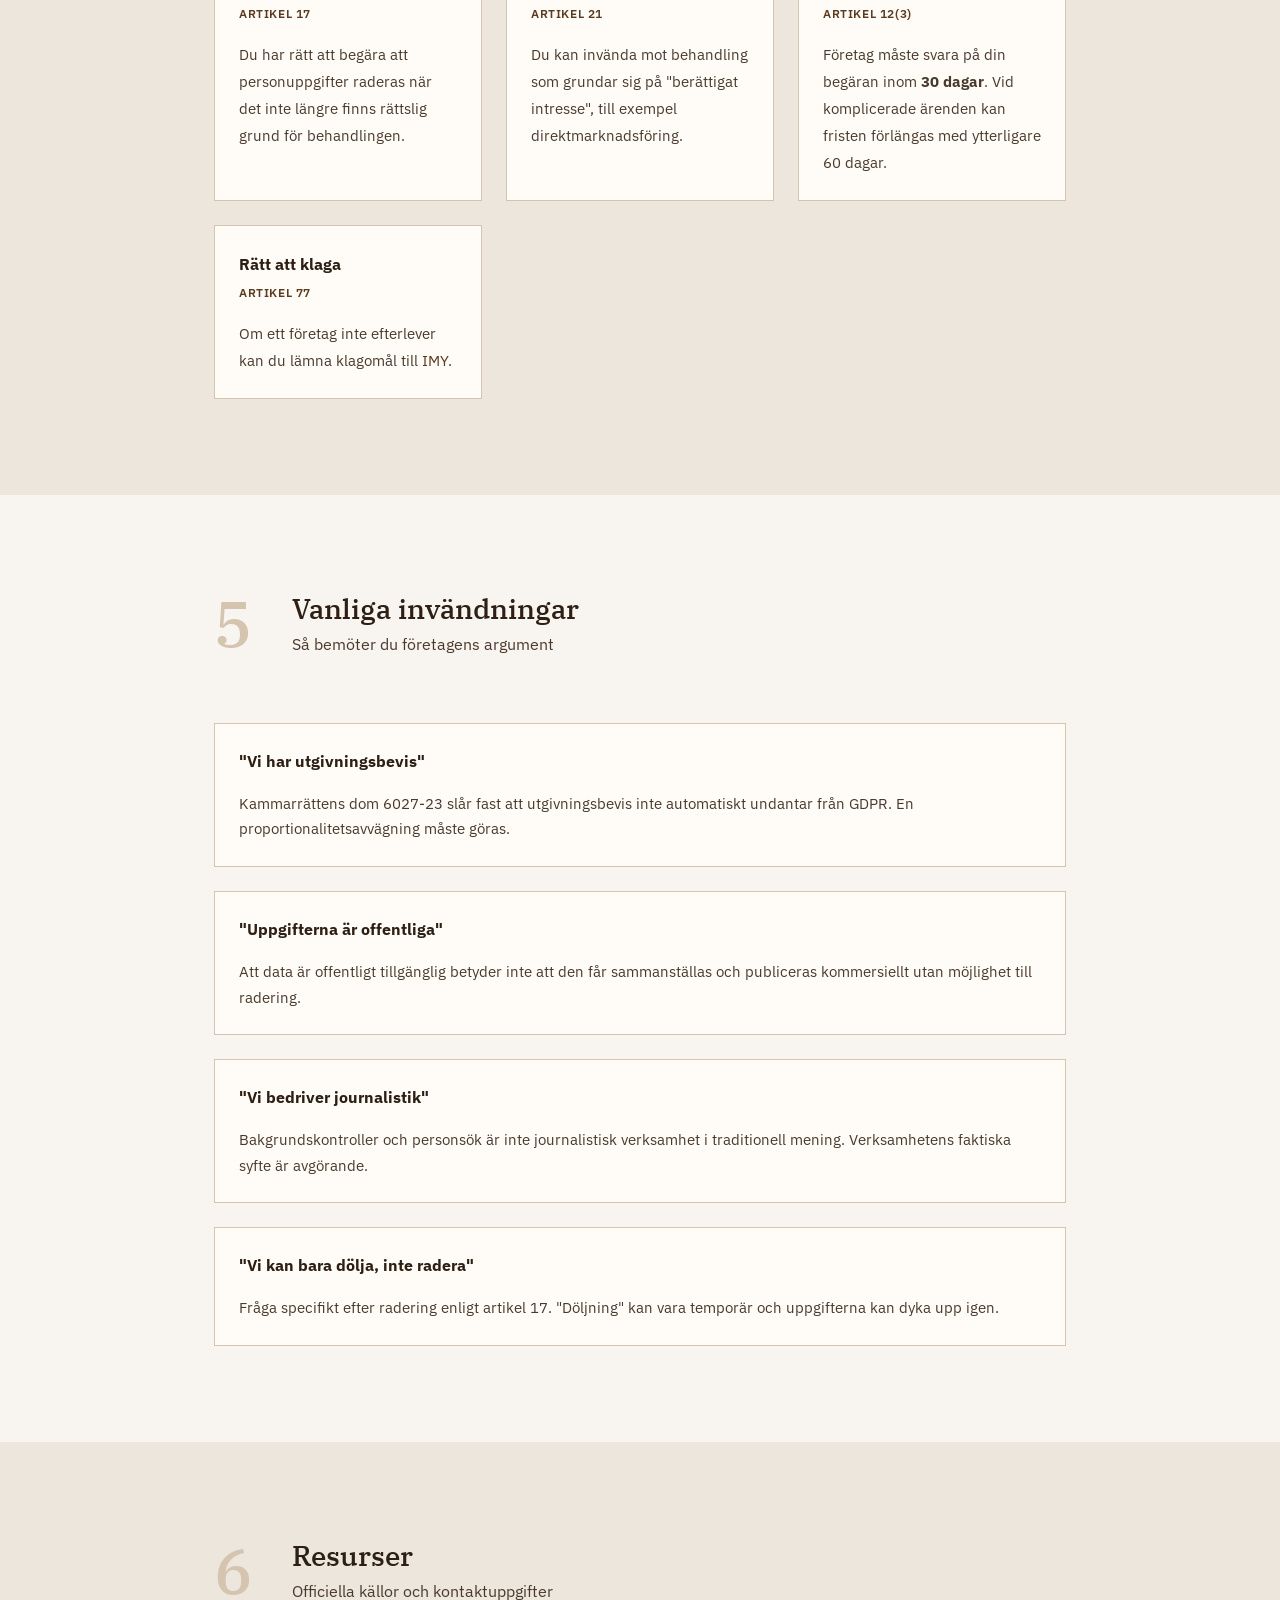
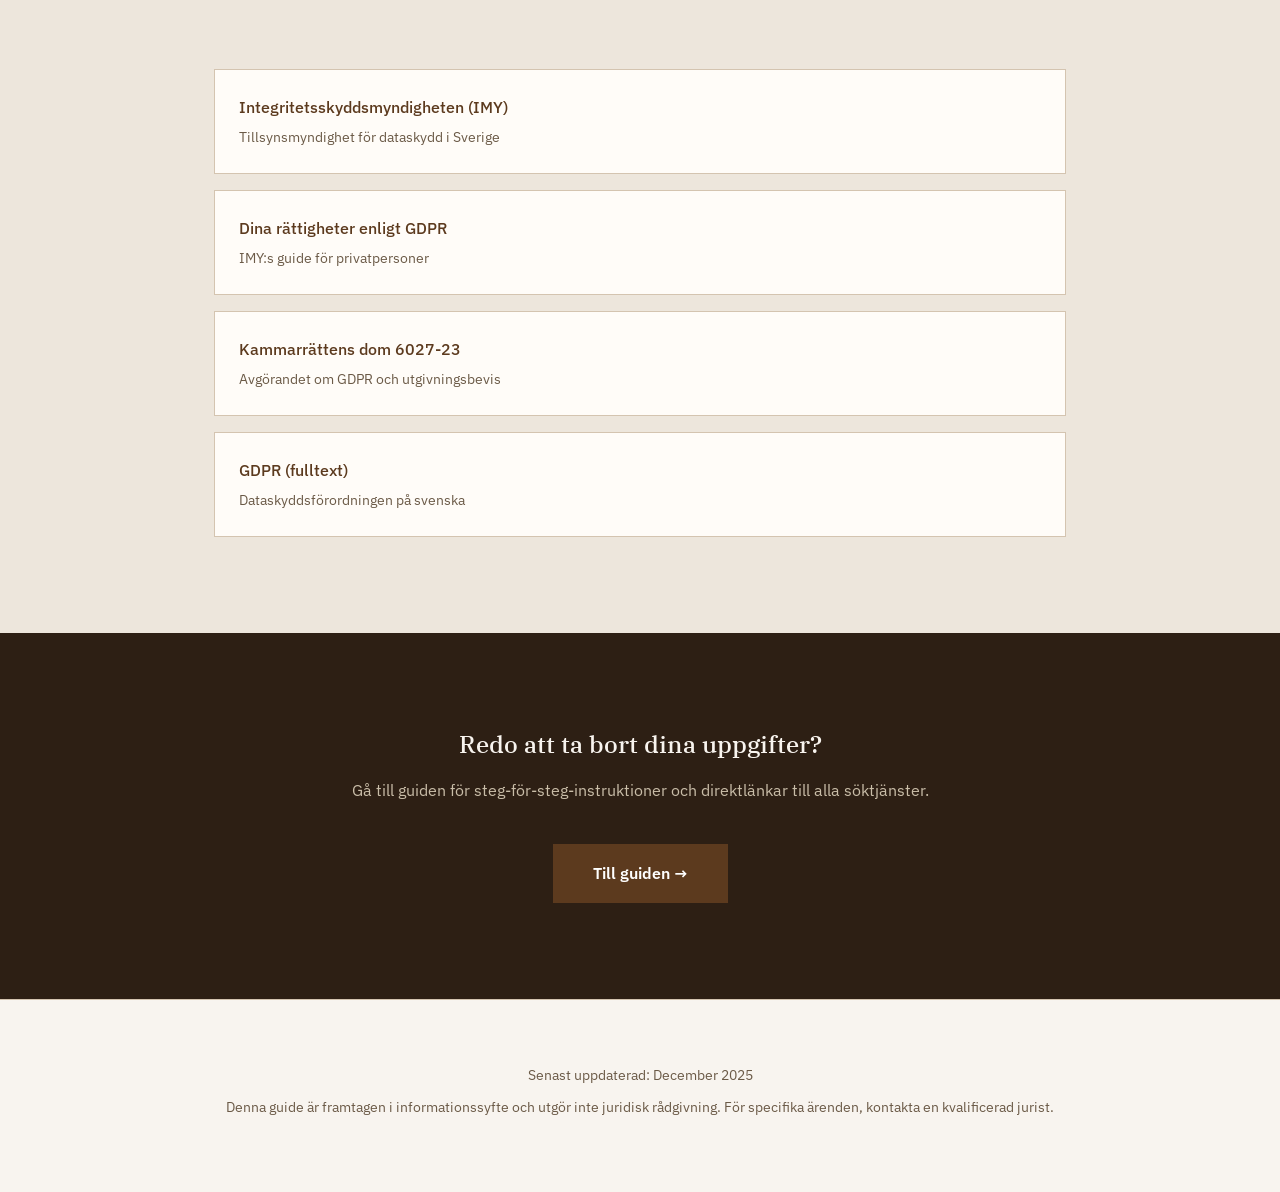
==== commit beebe97b: "publish" ====
--- a/rattigheter/index.html
+++ b/rattigheter/index.html
@@ -412,7 +412,7 @@
     </main>
 
     <footer class="footer">
-        <p data-i18n="footer.updated">Senast uppdaterad: Januari 2026</p>
+        <p data-i18n="footer.updated">Senast uppdaterad: December 2025</p>
         <p data-i18n="footer.disclaimer">Denna guide är framtagen i informationssyfte och utgör inte juridisk
             rådgivning. För specifika ärenden,
             kontakta
--- a/style.css
+++ b/style.css
@@ -1,42 +1,28 @@
 /* ===== VARIABLES ===== */
 :root {
-    --text: #2d1f14;
-    --text-secondary: #4a3a2d;
-    --text-muted: #6b5a47;
-    --bg: #f8f4ef;
-    --bg-alt: #ede6dc;
-    --surface: #fffcf8;
-    --border: #d4c4b0;
-    --accent: #5c3a1e;
-    --accent-hover: #3d2712;
-
-    --font: 'IBM Plex Sans', -apple-system, BlinkMacSystemFont, sans-serif;
-    --font-serif: 'IBM Plex Serif', Georgia, serif;
-
-    --space-xs: 0.5rem;
-    --space-sm: 1rem;
-    --space-md: 1.5rem;
-    --space-lg: 2.5rem;
-    --space-xl: 4rem;
-    --space-2xl: 6rem;
+  --text: #2d1f14;
+  --text-secondary: #4a3a2d;
+  --text-muted: #6b5a47;
+  --bg: #f8f4ef;
+  --bg-alt: #ede6dc;
+  --surface: #fffcf8;
+  --border: #d4c4b0;
+  --accent: #5c3a1e;
+  --accent-hover: #3d2712;
+
+  --font: "IBM Plex Sans", -apple-system, BlinkMacSystemFont, sans-serif;
+  --font-serif: "IBM Plex Serif", Georgia, serif;
+
+  --space-xs: 0.5rem;
+  --space-sm: 1rem;
+  --space-md: 1.5rem;
+  --space-lg: 2.5rem;
+  --space-xl: 4rem;
+  --space-2xl: 6rem;
 }
 
 @media (prefers-color-scheme: dark) {
-    :root:not([data-theme="light"]) {
-        --text: #ede5d8;
-        --text-secondary: #c9bda8;
-        --text-muted: #a89880;
-        --bg: #1a1410;
-        --bg-alt: #2a2118;
-        --surface: #322820;
-        --border: #4a3f33;
-        --accent: #d4b88a;
-        --accent-hover: #e8d0a8;
-    }
-}
-
-/* Dark mode override */
-:root[data-theme="dark"] {
+  :root:not([data-theme="light"]) {
     --text: #ede5d8;
     --text-secondary: #c9bda8;
     --text-muted: #a89880;
@@ -46,2180 +32,2279 @@
     --border: #4a3f33;
     --accent: #d4b88a;
     --accent-hover: #e8d0a8;
+  }
+}
+
+/* Dark mode override */
+:root[data-theme="dark"] {
+  --text: #ede5d8;
+  --text-secondary: #c9bda8;
+  --text-muted: #a89880;
+  --bg: #1a1410;
+  --bg-alt: #2a2118;
+  --surface: #322820;
+  --border: #4a3f33;
+  --accent: #d4b88a;
+  --accent-hover: #e8d0a8;
 }
 
 /* Light mode override */
 :root[data-theme="light"] {
-    --text: #2d1f14;
-    --text-secondary: #4a3a2d;
-    --text-muted: #6b5a47;
-    --bg: #f8f4ef;
-    --bg-alt: #ede6dc;
-    --surface: #fffcf8;
-    --border: #d4c4b0;
-    --accent: #5c3a1e;
-    --accent-hover: #3d2712;
+  --text: #2d1f14;
+  --text-secondary: #4a3a2d;
+  --text-muted: #6b5a47;
+  --bg: #f8f4ef;
+  --bg-alt: #ede6dc;
+  --surface: #fffcf8;
+  --border: #d4c4b0;
+  --accent: #5c3a1e;
+  --accent-hover: #3d2712;
 }
 
 /* ===== RESET ===== */
 *,
 *::before,
 *::after {
-    box-sizing: border-box;
-    margin: 0;
-    padding: 0;
+  box-sizing: border-box;
+  margin: 0;
+  padding: 0;
 }
 
 html {
-    scroll-behavior: smooth;
+  scroll-behavior: smooth;
 }
 
 body {
-    font-family: var(--font);
-    font-size: 1rem;
-    line-height: 1.7;
-    color: var(--text);
-    background: var(--bg);
+  font-family: var(--font);
+  font-size: 1rem;
+  line-height: 1.7;
+  color: var(--text);
+  background: var(--bg);
 }
 
 a {
-    color: var(--accent);
-    text-decoration: none;
+  color: var(--accent);
+  text-decoration: none;
 }
 
 a:hover {
-    text-decoration: underline;
+  text-decoration: underline;
 }
 
 a:focus-visible,
 button:focus-visible,
 summary:focus-visible {
-    outline: 2px solid var(--accent);
-    outline-offset: 2px;
+  outline: 2px solid var(--accent);
+  outline-offset: 2px;
 }
 
 h1,
 h2,
 h3 {
-    font-family: var(--font-serif);
-    font-weight: 500;
-    line-height: 1.3;
+  font-family: var(--font-serif);
+  font-weight: 500;
+  line-height: 1.3;
 }
 
 p {
-    margin-bottom: var(--space-sm);
+  margin-bottom: var(--space-sm);
 }
 
 p:last-child {
-    margin-bottom: 0;
+  margin-bottom: 0;
 }
 
 ol,
 ul {
-    margin-left: 1.25rem;
+  margin-left: 1.25rem;
 }
 
 li {
-    margin-bottom: 0.5rem;
+  margin-bottom: 0.5rem;
 }
 
 /* ===== SKIP LINK ===== */
 .skip-link {
-    position: absolute;
-    top: -100px;
-    left: var(--space-md);
-    background: var(--accent);
-    color: #fff;
-    padding: var(--space-xs) var(--space-sm);
-    z-index: 1000;
-    text-decoration: none;
+  position: absolute;
+  top: -100px;
+  left: var(--space-md);
+  background: var(--accent);
+  color: #fff;
+  padding: var(--space-xs) var(--space-sm);
+  z-index: 1000;
+  text-decoration: none;
 }
 
 .skip-link:focus {
-    top: var(--space-sm);
+  top: var(--space-sm);
 }
 
 /* ===== NAV ===== */
 .nav {
-    position: fixed;
-    top: 0;
+  position: fixed;
+  top: 0;
+  left: 0;
+  right: 0;
+  z-index: 1000;
+  background: var(--bg);
+  border-bottom: 1px solid var(--border);
+  box-shadow: 0 2px 10px rgba(0, 0, 0, 0.05);
+}
+
+.nav-inner {
+  max-width: 1400px;
+  margin: 0 auto;
+  padding: var(--space-sm) var(--space-md);
+  padding-right: 75px;
+  /* Settings icon space */
+  display: flex;
+  align-items: center;
+  justify-content: space-between;
+  position: relative;
+  z-index: 10;
+  background: var(--bg);
+}
+
+.nav-brand {
+  font-family: var(--font-serif);
+  font-size: 1.125rem;
+  font-weight: 500;
+  color: var(--text);
+}
+
+.nav-brand:hover {
+  text-decoration: none;
+  color: var(--accent);
+}
+
+.nav-links {
+  display: flex;
+  gap: var(--space-md);
+}
+
+.nav-links a {
+  font-size: 0.875rem;
+  font-weight: 500;
+  color: var(--text-muted);
+  padding: 0.25rem 0;
+  border-bottom: 2px solid transparent;
+  transition: all 0.15s ease;
+}
+
+.nav-links a:hover {
+  color: var(--text);
+  text-decoration: none;
+  border-bottom-color: var(--accent);
+}
+
+/* Tooltips */
+.nav-links a[data-tooltip] {
+  position: relative;
+}
+
+.nav-links a[data-tooltip]::after {
+  content: attr(data-tooltip);
+  position: absolute;
+  top: 100%;
+  left: 50%;
+  transform: translateX(-50%);
+  margin-top: 8px;
+  padding: 0.4rem 0.6rem;
+  background: var(--text);
+  color: var(--bg);
+  font-size: 0.75rem;
+  white-space: nowrap;
+  border-radius: 3px;
+  opacity: 0;
+  visibility: hidden;
+  transition: opacity 0.15s, visibility 0.15s;
+  pointer-events: none;
+  z-index: 200;
+}
+
+.nav-links a[data-tooltip]:hover::after {
+  opacity: 1;
+  visibility: visible;
+}
+
+/* Nav divider */
+.nav-divider {
+  width: 1px;
+  height: 1rem;
+  background: var(--border);
+  align-self: center;
+  margin: 0 0.25rem;
+}
+
+.nav-link-external {
+  color: var(--accent) !important;
+}
+
+/* Hidden on desktop, shown in mobile hamburger menu */
+.nav-settings-mobile {
+  display: none;
+}
+
+/* ===== SETTINGS DROPDOWN ===== */
+.settings-dropdown {
+  position: fixed;
+  top: 12px;
+  right: var(--space-md);
+  z-index: 1001;
+}
+
+.settings-btn {
+  display: flex;
+  align-items: center;
+  justify-content: center;
+  width: 36px;
+  height: 36px;
+  background: var(--surface);
+  border: 1px solid var(--border);
+  border-radius: 50%;
+  cursor: pointer;
+  color: var(--text);
+  transition: all 0.15s ease;
+  box-shadow: 0 2px 8px rgba(0, 0, 0, 0.1);
+}
+
+.settings-btn:hover {
+  background: var(--bg-alt);
+}
+
+.settings-btn svg {
+  width: 18px;
+  height: 18px;
+}
+
+.settings-menu {
+  position: absolute;
+  top: calc(100% + 8px);
+  right: 0;
+  min-width: 220px;
+  background: var(--surface);
+  border: 1px solid var(--border);
+  box-shadow: 0 4px 16px rgba(0, 0, 0, 0.15);
+  opacity: 0;
+  visibility: hidden;
+  transform: translateY(-8px);
+  transition: all 0.15s ease;
+  z-index: 200;
+}
+
+.settings-menu.active {
+  opacity: 1;
+  visibility: visible;
+  transform: translateY(0);
+}
+
+.settings-item {
+  display: flex;
+  align-items: center;
+  justify-content: space-between;
+  gap: var(--space-md);
+  padding: var(--space-sm) var(--space-md);
+  border-bottom: 1px solid var(--border);
+  font-size: 0.875rem;
+}
+
+.settings-item:last-child {
+  border-bottom: none;
+}
+
+.settings-item-label {
+  display: flex;
+  align-items: center;
+  gap: var(--space-xs);
+  color: var(--text-secondary);
+}
+
+.settings-item-label svg {
+  width: 16px;
+  height: 16px;
+}
+
+.settings-toggle {
+  display: flex;
+  background: var(--bg-alt);
+  border: 1px solid var(--border);
+  border-radius: 4px;
+  overflow: hidden;
+  flex-shrink: 0;
+}
+
+.settings-toggle button {
+  padding: 0.35rem 0.6rem;
+  min-width: 44px;
+  font-size: 0.75rem;
+  font-family: inherit;
+  font-weight: 500;
+  background: transparent;
+  border: none;
+  color: var(--text-muted);
+  cursor: pointer;
+  transition: all 0.15s ease;
+}
+
+.settings-toggle button.active {
+  background: var(--accent);
+  color: #fff;
+}
+
+@media (prefers-color-scheme: dark) {
+  :root:not([data-theme="light"]) .settings-toggle button.active {
+    color: #1a1410;
+  }
+}
+
+:root[data-theme="dark"] .settings-toggle button.active {
+  color: #1a1410;
+}
+
+.nav-toggle {
+  display: none;
+  flex-direction: column;
+  gap: 6px;
+  padding: 0.5rem;
+  background: none;
+  border: none;
+  cursor: pointer;
+}
+
+.nav-toggle span {
+  display: block;
+  width: 24px;
+  height: 2px;
+  background: var(--text);
+}
+
+/* ===== HERO ===== */
+.hero {
+  padding: calc(var(--space-2xl) + 60px) var(--space-md) var(--space-2xl);
+  max-width: 900px;
+  margin: 0 auto;
+}
+
+.hero-meta {
+  font-size: 0.8125rem;
+  text-transform: uppercase;
+  letter-spacing: 0.1em;
+  color: var(--text-muted);
+  margin-bottom: var(--space-sm);
+}
+
+.hero h1 {
+  font-size: clamp(2rem, 5vw, 3.5rem);
+  margin-bottom: var(--space-md);
+}
+
+.hero-lead {
+  font-size: 1.25rem;
+  color: var(--text-secondary);
+  max-width: 600px;
+}
+
+/* ===== INTRO ===== */
+.intro {
+  border-top: 1px solid var(--border);
+  border-bottom: 1px solid var(--border);
+  background: var(--bg-alt);
+}
+
+.intro-inner {
+  max-width: 900px;
+  margin: 0 auto;
+  padding: var(--space-lg) var(--space-md);
+  display: flex;
+  gap: var(--space-md);
+  align-items: flex-start;
+}
+
+.intro-number {
+  font-family: var(--font-serif);
+  font-size: 1.5rem;
+  font-style: italic;
+  color: var(--text-muted);
+  flex-shrink: 0;
+}
+
+.intro-text {
+  color: var(--text-secondary);
+}
+
+/* ===== STEPS ===== */
+.step {
+  padding: var(--space-2xl) 0;
+}
+
+.step-alt {
+  background: var(--bg-alt);
+}
+
+.step-header {
+  max-width: 900px;
+  margin: 0 auto var(--space-xl);
+  padding: 0 var(--space-md);
+  display: flex;
+  gap: var(--space-lg);
+  align-items: flex-start;
+}
+
+.step-number {
+  font-family: var(--font-serif);
+  font-size: 4rem;
+  font-weight: 500;
+  line-height: 1;
+  color: var(--border);
+  flex-shrink: 0;
+}
+
+.step-title h2 {
+  font-size: 1.75rem;
+  margin-bottom: 0.25rem;
+}
+
+.step-title p {
+  color: var(--text-secondary);
+  margin: 0;
+}
+
+.step-content {
+  overflow: visible;
+}
+
+.step-content-narrow {
+  max-width: 900px;
+  margin: 0 auto;
+  padding: 0 var(--space-md);
+}
+
+/* ===== SPLIT LAYOUT ===== */
+.split-layout {
+  max-width: 900px;
+  margin: 0 auto;
+  padding: 0 var(--space-md);
+  display: grid;
+  grid-template-columns: 1fr 1fr;
+  gap: var(--space-md);
+  align-items: start;
+}
+
+.stacked-cards {
+  display: flex;
+  flex-direction: column;
+  gap: var(--space-md);
+}
+
+.card-featured {
+  height: 100%;
+}
+
+.operator-links {
+  margin-top: var(--space-md);
+  padding-top: var(--space-md);
+  border-top: 1px solid var(--border);
+}
+
+.operator-links h4 {
+  font-size: 0.875rem;
+  font-weight: 600;
+  margin-bottom: var(--space-xs);
+  color: var(--text-secondary);
+}
+
+.operator-links ul {
+  list-style: none;
+  margin: 0;
+  font-size: 0.875rem;
+}
+
+.operator-links li {
+  margin-bottom: 0.35rem;
+}
+
+@media (max-width: 700px) {
+  .split-layout {
+    grid-template-columns: 1fr;
+  }
+}
+
+/* ===== CARD GRID ===== */
+.card-grid {
+  max-width: 900px;
+  margin: 0 auto;
+  padding: 0 var(--space-md);
+  display: grid;
+  grid-template-columns: repeat(2, 1fr);
+  gap: var(--space-md);
+}
+
+@media (max-width: 700px) {
+  .card-grid {
+    grid-template-columns: 1fr;
+  }
+}
+
+.card-grid-5 {
+  max-width: 1000px;
+  margin: 0 auto;
+  padding: 0 var(--space-md);
+  display: grid;
+  grid-template-columns: repeat(3, 1fr);
+  grid-auto-rows: 1fr;
+  gap: var(--space-md);
+}
+
+.card-grid-5 > .card {
+  grid-column: auto;
+}
+
+@media (max-width: 1000px) {
+  .card-grid-5 {
+    grid-template-columns: repeat(2, 1fr);
+  }
+
+  .card-grid-5 > .card:nth-child(5) {
+    grid-column: 1 / -1;
+    justify-self: center;
+    width: 100%;
+    max-width: 500px;
+  }
+}
+
+@media (max-width: 700px) {
+  .card-grid-5 {
+    grid-template-columns: 1fr;
+  }
+
+  .card-grid-5 > .card,
+  .card-grid-5 > .card:nth-child(5) {
+    grid-column: 1;
+    justify-self: stretch;
+    max-width: 100%;
+  }
+}
+
+/* ===== CARDS ===== */
+.card {
+  padding: var(--space-lg);
+  background: var(--surface);
+  border: 1px solid var(--border);
+  display: flex;
+  flex-direction: column;
+}
+
+.card h3 {
+  font-size: 1.125rem;
+  margin-bottom: var(--space-xs);
+}
+
+.card > p {
+  color: var(--text-secondary);
+  font-size: 0.9375rem;
+  margin-bottom: var(--space-sm);
+}
+
+.card ol {
+  font-size: 0.9375rem;
+  color: var(--text-secondary);
+  margin-bottom: var(--space-sm);
+}
+
+.card-quote {
+  margin-top: auto;
+  padding: var(--space-sm);
+  background: var(--bg-alt);
+  border-left: 3px solid var(--accent);
+  font-size: 0.875rem;
+  font-style: italic;
+  color: var(--text-secondary);
+}
+
+.card-action {
+  margin-top: auto;
+  padding-top: var(--space-sm);
+  border-top: 1px solid var(--border);
+}
+
+.card-action a {
+  display: block;
+  font-weight: 500;
+}
+
+.card-action span {
+  display: block;
+  font-size: 0.8125rem;
+  color: var(--text-muted);
+  margin-top: 0.25rem;
+}
+
+/* Card-action email link override */
+.card-action .email-link {
+  font-family: inherit;
+  font-size: inherit;
+}
+
+.card-service {
+  flex: 0 0 280px;
+}
+
+.card-service-header {
+  display: flex;
+  align-items: center;
+  justify-content: space-between;
+  gap: var(--space-sm);
+  margin-bottom: var(--space-xs);
+}
+
+.card-service-header h3 {
+  margin: 0;
+}
+
+.tag {
+  font-size: 0.6875rem;
+  font-weight: 600;
+  text-transform: uppercase;
+  letter-spacing: 0.05em;
+  padding: 0.2em 0.5em;
+  background: var(--bg-alt);
+  border: 1px solid var(--border);
+  color: var(--text-muted);
+  white-space: nowrap;
+}
+
+.tag-note {
+  background: transparent;
+  border-color: var(--accent);
+  color: var(--accent);
+}
+
+/* ===== EMAIL LIST ===== */
+.email-list {
+  margin-bottom: var(--space-xl);
+}
+
+.email-item {
+  padding: var(--space-md);
+  border-bottom: 1px solid var(--border);
+  border-left: 3px solid var(--border);
+  display: grid;
+  grid-template-columns: 140px 1fr;
+  gap: var(--space-xs) var(--space-md);
+  align-items: baseline;
+}
+
+.email-item:first-child {
+  border-top: 1px solid var(--border);
+}
+
+.email-name {
+  font-weight: 500;
+}
+
+.email-link {
+  font-family: monospace;
+  font-size: 0.9375rem;
+}
+
+.email-note {
+  grid-column: 2;
+  font-size: 0.8125rem;
+  color: var(--text-muted);
+}
+
+.email-item-difficult {
+  background: var(--bg-alt);
+  border-left-color: #a65d4c;
+}
+
+/* ===== TEMPLATES ===== */
+.templates {
+  display: flex;
+  flex-direction: column;
+  gap: var(--space-lg);
+}
+
+.template {
+  background: var(--surface);
+  border: 1px solid var(--border);
+}
+
+.template-header {
+  display: flex;
+  justify-content: space-between;
+  align-items: center;
+  padding: var(--space-sm) var(--space-md);
+  border-bottom: 1px solid var(--border);
+  background: var(--bg-alt);
+}
+
+.template-header h3 {
+  font-size: 1rem;
+  margin: 0;
+}
+
+.template-note {
+  padding: var(--space-sm) var(--space-md);
+  font-size: 0.875rem;
+  color: var(--text-secondary);
+  border-bottom: 1px solid var(--border);
+  margin: 0;
+}
+
+.template-body {
+  padding: var(--space-md);
+  font-size: 0.9375rem;
+}
+
+.template-body p {
+  margin-bottom: var(--space-sm);
+}
+
+.template-strong {
+  border-left: 3px solid var(--accent);
+}
+
+.copy-btn {
+  padding: 0.4rem 0.8rem;
+  font-size: 0.8125rem;
+  font-family: inherit;
+  font-weight: 500;
+  background: var(--surface);
+  border: 1px solid var(--border);
+  color: var(--text);
+  cursor: pointer;
+  transition: all 0.15s ease;
+}
+
+.copy-btn:hover {
+  background: var(--accent);
+  border-color: var(--accent);
+  color: #fff;
+}
+
+/* ===== ACTION LIST ===== */
+.action-list {
+  font-size: 1.125rem;
+  counter-reset: actions;
+  list-style: none;
+  margin: 0;
+}
+
+.action-list li {
+  position: relative;
+  padding-left: var(--space-lg);
+  margin-bottom: var(--space-md);
+  counter-increment: actions;
+}
+
+.action-list li::before {
+  content: counter(actions);
+  position: absolute;
+  left: 0;
+  top: 0.15em;
+  font-family: var(--font-serif);
+  font-size: 1.25rem;
+  color: var(--text-muted);
+}
+
+/* ===== MAINTENANCE ===== */
+.maintenance {
+  padding: var(--space-2xl) var(--space-md);
+  border-top: 1px solid var(--border);
+}
+
+.maintenance-inner {
+  max-width: 900px;
+  margin: 0 auto;
+}
+
+.maintenance h2 {
+  font-size: 1.5rem;
+  margin-bottom: var(--space-lg);
+}
+
+.maintenance-grid {
+  display: grid;
+  grid-template-columns: repeat(auto-fit, minmax(220px, 1fr));
+  gap: var(--space-md);
+}
+
+.maintenance-item {
+  padding: var(--space-md);
+  background: var(--surface);
+  border: 1px solid var(--border);
+}
+
+.maintenance-interval {
+  font-weight: 600;
+  font-size: 0.875rem;
+  color: var(--accent);
+  margin-bottom: var(--space-xs);
+}
+
+.maintenance-item p {
+  font-size: 0.9375rem;
+  color: var(--text-secondary);
+  margin: 0;
+}
+
+/* ===== FAQ ===== */
+.faq {
+  padding: var(--space-2xl) var(--space-md);
+  background: var(--bg-alt);
+}
+
+.faq-inner {
+  max-width: 700px;
+  margin: 0 auto;
+}
+
+.faq h2 {
+  font-size: 1.5rem;
+  margin-bottom: var(--space-lg);
+}
+
+.faq-item {
+  border-bottom: 1px solid var(--border);
+}
+
+.faq-item:first-of-type {
+  border-top: 1px solid var(--border);
+}
+
+.faq-item summary {
+  padding: var(--space-md) 0;
+  font-weight: 500;
+  cursor: pointer;
+  list-style: none;
+  display: flex;
+  justify-content: space-between;
+  align-items: center;
+}
+
+.faq-item summary::-webkit-details-marker {
+  display: none;
+}
+
+.faq-item summary::after {
+  content: "+";
+  font-size: 1.25rem;
+  color: var(--text-muted);
+}
+
+.faq-item[open] summary::after {
+  content: "−";
+}
+
+.faq-item p {
+  padding-bottom: var(--space-md);
+  color: var(--text-secondary);
+}
+
+/* ===== FOOTER ===== */
+.footer {
+  padding: var(--space-xl) var(--space-md);
+  text-align: center;
+  font-size: 0.875rem;
+  color: var(--text-muted);
+  border-top: 1px solid var(--border);
+}
+
+.footer p {
+  margin-bottom: 0.5rem;
+}
+
+/* ===== TOAST ===== */
+.toast {
+  position: fixed;
+  bottom: var(--space-md);
+  left: 50%;
+  transform: translateX(-50%) translateY(calc(100% + var(--space-md)));
+  padding: var(--space-sm) var(--space-md);
+  background: var(--text);
+  color: var(--bg);
+  font-size: 0.875rem;
+  opacity: 0;
+  transition: all 0.2s ease;
+}
+
+.toast.show {
+  transform: translateX(-50%) translateY(0);
+  opacity: 1;
+}
+
+/* ===== MOBILE ===== */
+@media (max-width: 768px) {
+  :root {
+    --space-lg: 2rem;
+    --space-xl: 3rem;
+    --space-2xl: 4rem;
+  }
+
+  .nav-links {
+    display: none;
+  }
+
+  .nav-toggle {
+    display: flex;
+  }
+
+  .nav.open .nav-links {
+    display: flex;
+    position: absolute;
+    top: 100%;
     left: 0;
     right: 0;
-    z-index: 1000;
     background: var(--bg);
     border-bottom: 1px solid var(--border);
-    box-shadow: 0 2px 10px rgba(0, 0, 0, 0.05);
-}
-
-.nav-inner {
-    max-width: 1400px;
-    margin: 0 auto;
     padding: var(--space-sm) var(--space-md);
-    padding-right: 75px;
-    /* Settings icon space */
+  }
+
+  .step-header {
+    flex-direction: column;
+    gap: var(--space-sm);
+  }
+
+  .step-number {
+    font-size: 2.5rem;
+  }
+
+  .card {
+    flex: 0 0 280px;
+  }
+
+  .email-item {
+    grid-template-columns: 1fr;
+  }
+
+  .email-note {
+    grid-column: 1;
+  }
+}
+
+@media (max-width: 480px) {
+  .hero h1 {
+    font-size: 1.75rem;
+  }
+
+  .card {
+    flex: 0 0 calc(100vw - var(--space-md) * 2);
+  }
+}
+
+/* ===== TRACKER ===== */
+.tracker {
+  padding: var(--space-2xl) var(--space-md);
+  border-top: 1px solid var(--border);
+  background: var(--surface);
+}
+
+.tracker-inner {
+  max-width: 900px;
+  margin: 0 auto;
+}
+
+.tracker-toggle {
+  width: 100%;
+  display: flex;
+  justify-content: space-between;
+  align-items: center;
+  padding: var(--space-sm) 0;
+  background: none;
+  border: none;
+  cursor: pointer;
+  text-align: left;
+}
+
+.tracker-toggle h2 {
+  font-size: 1.5rem;
+  margin: 0;
+  color: var(--text);
+}
+
+.tracker-toggle-icon {
+  font-size: 1.5rem;
+  color: var(--text-muted);
+  transition: transform 0.2s ease;
+}
+
+.tracker-toggle[aria-expanded="true"] .tracker-toggle-icon {
+  transform: rotate(45deg);
+}
+
+.tracker-content {
+  padding-top: var(--space-lg);
+}
+
+.tracker-content[hidden] {
+  display: none;
+}
+
+.tracker-intro {
+  margin-bottom: var(--space-lg);
+  color: var(--text-secondary);
+}
+
+.tracker-progress {
+  margin-bottom: var(--space-lg);
+  padding: var(--space-md);
+  background: var(--surface);
+  border: 1px solid var(--border);
+}
+
+.tracker-progress-text {
+  display: flex;
+  justify-content: space-between;
+  align-items: center;
+  margin-bottom: var(--space-sm);
+  font-size: 0.9375rem;
+}
+
+.tracker-progress-percent {
+  font-weight: 600;
+  color: var(--accent);
+}
+
+.tracker-progress-bar {
+  height: 8px;
+  background: var(--bg-alt);
+  border-radius: 4px;
+  overflow: hidden;
+}
+
+.tracker-progress-fill {
+  height: 100%;
+  background: var(--accent);
+  border-radius: 4px;
+  transition: width 0.3s ease;
+}
+
+.tracker-name-section {
+  margin-bottom: var(--space-lg);
+}
+
+.tracker-name-section label {
+  display: block;
+  font-weight: 500;
+  margin-bottom: var(--space-xs);
+}
+
+.tracker-input {
+  width: 100%;
+  max-width: 400px;
+  padding: var(--space-sm);
+  font-family: inherit;
+  font-size: 1rem;
+  background: var(--bg);
+  border: 1px solid var(--border);
+  color: var(--text);
+}
+
+.tracker-input:focus {
+  outline: 2px solid var(--accent);
+  outline-offset: 2px;
+}
+
+.tracker-grid {
+  display: grid;
+  grid-template-columns: repeat(auto-fill, minmax(300px, 1fr));
+  gap: var(--space-md);
+  margin-bottom: var(--space-lg);
+}
+
+.tracker-card {
+  padding: var(--space-lg);
+  background: var(--bg);
+  border: 1px solid var(--border);
+  display: flex;
+  flex-direction: column;
+  gap: var(--space-sm);
+}
+
+.tracker-card-header {
+  display: flex;
+  justify-content: space-between;
+  align-items: center;
+  margin-bottom: var(--space-sm);
+}
+
+.tracker-card-name {
+  font-weight: 600;
+  font-size: 1rem;
+}
+
+.tracker-status {
+  font-size: 0.75rem;
+  font-weight: 600;
+  text-transform: uppercase;
+  letter-spacing: 0.05em;
+  padding: 0.25em 0.5em;
+  border-radius: 2px;
+}
+
+.tracker-status-unknown {
+  background: var(--bg-alt);
+  color: var(--text-muted);
+}
+
+.tracker-status-removed {
+  background: #e5efe0;
+  color: #3d5c34;
+}
+
+.tracker-status-visible {
+  background: #f5e5e2;
+  color: #7a3d35;
+}
+
+.tracker-status-stale {
+  background: #f5ecd4;
+  color: #6b5a2f;
+}
+
+/* Dark mode */
+@media (prefers-color-scheme: dark) {
+  :root:not([data-theme="light"]) .tracker-status-removed {
+    background: #2a3d24;
+    color: #a8c9a0;
+  }
+
+  :root:not([data-theme="light"]) .tracker-status-visible {
+    background: #3d2824;
+    color: #d9a8a0;
+  }
+
+  :root:not([data-theme="light"]) .tracker-status-stale {
+    background: #3d3524;
+    color: #d9c9a0;
+  }
+}
+
+:root[data-theme="dark"] .tracker-status-removed {
+  background: #2a3d24;
+  color: #a8c9a0;
+}
+
+:root[data-theme="dark"] .tracker-status-visible {
+  background: #3d2824;
+  color: #d9a8a0;
+}
+
+:root[data-theme="dark"] .tracker-status-stale {
+  background: #3d3524;
+  color: #d9c9a0;
+}
+
+.tracker-card-meta {
+  display: flex;
+  justify-content: space-between;
+  align-items: center;
+  gap: var(--space-sm);
+}
+
+.tracker-card-date {
+  font-size: 0.8125rem;
+  color: var(--text-muted);
+}
+
+.tracker-method {
+  font-size: 0.6875rem;
+  font-weight: 600;
+  text-transform: uppercase;
+  letter-spacing: 0.05em;
+  padding: 0.2em 0.5em;
+  border-radius: 2px;
+}
+
+.tracker-method-bankid {
+  background: #e5efe0;
+  color: #3d5c34;
+}
+
+.tracker-method-email {
+  background: #f5ecd4;
+  color: #6b5a2f;
+}
+
+@media (prefers-color-scheme: dark) {
+  :root:not([data-theme="light"]) .tracker-method-bankid {
+    background: #2a3d24;
+    color: #a8c9a0;
+  }
+
+  :root:not([data-theme="light"]) .tracker-method-email {
+    background: #3d3524;
+    color: #d9c9a0;
+  }
+}
+
+:root[data-theme="dark"] .tracker-method-bankid {
+  background: #2a3d24;
+  color: #a8c9a0;
+}
+
+:root[data-theme="dark"] .tracker-method-email {
+  background: #3d3524;
+  color: #d9c9a0;
+}
+
+.tracker-card-warning {
+  font-size: 0.8125rem;
+  color: #7a3d35;
+  background: #f5e5e2;
+  padding: 0.4rem 0.6rem;
+  margin-top: var(--space-xs);
+}
+
+@media (prefers-color-scheme: dark) {
+  :root:not([data-theme="light"]) .tracker-card-warning {
+    background: #4a3f1e;
+    color: #f5dfa3;
+  }
+}
+
+:root[data-theme="dark"] .tracker-card-warning {
+  background: #4a3f1e;
+  color: #f5dfa3;
+}
+
+.tracker-card-done {
+  opacity: 0.7;
+}
+
+.tracker-card-actions {
+  display: grid;
+  grid-template-columns: 1fr 1fr;
+  gap: var(--space-xs);
+  margin-top: auto;
+  padding-top: var(--space-sm);
+  border-top: 1px solid var(--border);
+}
+
+.tracker-card-btn {
+  padding: 0.6rem 0.75rem;
+  font-family: inherit;
+  font-size: 0.8125rem;
+  font-weight: 500;
+  background: var(--surface);
+  border: 1px solid var(--border);
+  color: var(--text);
+  cursor: pointer;
+  transition: all 0.15s ease;
+  text-align: center;
+  white-space: nowrap;
+}
+
+.tracker-card-btn:disabled {
+  cursor: not-allowed;
+  position: relative;
+  color: var(--text-muted) !important;
+  border-color: var(--border) !important;
+  background: var(--bg-alt) !important;
+}
+
+.tracker-card-btn:disabled::after {
+  content: attr(data-tooltip);
+  position: absolute;
+  bottom: calc(100% + 6px);
+  left: 50%;
+  transform: translateX(-50%);
+  padding: 0.5rem 0.75rem;
+  background: #2d1f14;
+  color: #f8f4ef;
+  font-size: 0.8125rem;
+  font-weight: 500;
+  white-space: nowrap;
+  border-radius: 4px;
+  opacity: 0;
+  visibility: hidden;
+  transition: opacity 0.15s, visibility 0.15s;
+  pointer-events: none;
+  z-index: 100;
+  box-shadow: 0 2px 8px rgba(0, 0, 0, 0.25);
+}
+
+.tracker-card-btn:disabled::before {
+  content: "";
+  position: absolute;
+  bottom: calc(100% + 1px);
+  left: 50%;
+  transform: translateX(-50%);
+  border: 6px solid transparent;
+  border-top-color: #2d1f14;
+  border-bottom: none;
+  opacity: 0;
+  visibility: hidden;
+  transition: opacity 0.15s, visibility 0.15s;
+  z-index: 100;
+}
+
+.tracker-card-btn:disabled:hover::after,
+.tracker-card-btn:disabled:hover::before {
+  opacity: 1;
+  visibility: visible;
+}
+
+@media (prefers-color-scheme: dark) {
+  :root:not([data-theme="light"]) .tracker-card-btn:disabled::after {
+    background: #ede5d8;
+    color: #1a1410;
+  }
+
+  :root:not([data-theme="light"]) .tracker-card-btn:disabled::before {
+    border-top-color: #ede5d8;
+  }
+}
+
+:root[data-theme="dark"] .tracker-card-btn:disabled::after {
+  background: #ede5d8;
+  color: #1a1410;
+}
+
+:root[data-theme="dark"] .tracker-card-btn:disabled::before {
+  border-top-color: #ede5d8;
+}
+
+.tracker-card-btn:hover {
+  background: var(--bg-alt);
+}
+
+.tracker-card-btn-check {
+  background: var(--accent);
+  border-color: var(--accent);
+  color: #fff;
+}
+
+.tracker-card-btn-check:hover:not(:disabled) {
+  background: var(--accent-hover);
+}
+
+.tracker-card-btn-check:disabled {
+  background: var(--border) !important;
+  border-color: var(--border) !important;
+  color: var(--text-secondary) !important;
+}
+
+@media (prefers-color-scheme: dark) {
+  :root:not([data-theme="light"]) .tracker-card-btn-check {
+    color: #1a1410;
+  }
+}
+
+:root[data-theme="dark"] .tracker-card-btn-check {
+  color: #1a1410;
+}
+
+.tracker-card-btn-remove {
+  background: var(--surface);
+  border-color: var(--text-secondary);
+  color: var(--text);
+  text-decoration: none;
+  display: flex;
+  align-items: center;
+  justify-content: center;
+}
+
+.tracker-card-btn-remove:hover:not(:disabled) {
+  background: var(--accent);
+  color: #fff;
+  text-decoration: none;
+}
+
+/* Email dropdown menu */
+.tracker-email-dropdown {
+  position: relative;
+  display: flex;
+}
+
+.tracker-email-toggle {
+  width: 100%;
+}
+
+.tracker-email-menu {
+  position: absolute;
+  top: 100%;
+  left: 0;
+  right: 0;
+  background: var(--surface);
+  border: 1px solid var(--border);
+  box-shadow: 0 4px 12px rgba(0, 0, 0, 0.15);
+  z-index: 50;
+  display: none;
+  flex-direction: column;
+}
+
+.tracker-email-menu.active {
+  display: flex;
+}
+
+.tracker-email-menu button {
+  padding: 0.6rem 0.75rem;
+  font-family: inherit;
+  font-size: 0.8125rem;
+  font-weight: 500;
+  background: var(--surface);
+  border: none;
+  border-bottom: 1px solid var(--border);
+  color: var(--text);
+  cursor: pointer;
+  text-align: left;
+  transition: background 0.15s ease;
+}
+
+.tracker-email-menu button:last-child {
+  border-bottom: none;
+}
+
+.tracker-email-menu button:hover {
+  background: var(--accent);
+  color: #fff;
+}
+
+.tracker-card-btn-removed {
+  border-color: #3d5c34;
+  color: #3d5c34;
+  background: var(--surface);
+}
+
+.tracker-card-btn-removed:hover {
+  background: #3d5c34;
+  color: #fff;
+}
+
+.tracker-card-btn-visible {
+  border-color: #8a3d30;
+  color: #8a3d30;
+  background: var(--surface);
+}
+
+.tracker-card-btn-visible:hover {
+  background: #8a3d30;
+  color: #fff;
+}
+
+@media (prefers-color-scheme: dark) {
+  :root:not([data-theme="light"]) .tracker-card-btn-removed {
+    border-color: #8fba82;
+    color: #8fba82;
+  }
+
+  :root:not([data-theme="light"]) .tracker-card-btn-removed:hover {
+    background: #5c7a4a;
+    color: #fff;
+  }
+
+  :root:not([data-theme="light"]) .tracker-card-btn-visible {
+    border-color: #d98a7a;
+    color: #d98a7a;
+  }
+
+  :root:not([data-theme="light"]) .tracker-card-btn-visible:hover {
+    background: #a65d4c;
+    color: #fff;
+  }
+}
+
+:root[data-theme="dark"] .tracker-card-btn-removed {
+  border-color: #8fba82;
+  color: #8fba82;
+}
+
+:root[data-theme="dark"] .tracker-card-btn-removed:hover {
+  background: #5c7a4a;
+  color: #fff;
+}
+
+:root[data-theme="dark"] .tracker-card-btn-visible {
+  border-color: #d98a7a;
+  color: #d98a7a;
+}
+
+:root[data-theme="dark"] .tracker-card-btn-visible:hover {
+  background: #a65d4c;
+  color: #fff;
+}
+
+.tracker-actions {
+  display: flex;
+  gap: var(--space-sm);
+  flex-wrap: wrap;
+  margin-bottom: var(--space-md);
+}
+
+.tracker-btn {
+  padding: 0.6rem 1.2rem;
+  font-family: inherit;
+  font-size: 0.875rem;
+  font-weight: 500;
+  background: var(--accent);
+  border: 1px solid var(--accent);
+  color: #fff;
+  cursor: pointer;
+  transition: all 0.15s ease;
+}
+
+@media (prefers-color-scheme: dark) {
+  :root:not([data-theme="light"]) .tracker-btn {
+    color: #1a1410;
+  }
+}
+
+:root[data-theme="dark"] .tracker-btn {
+  color: #1a1410;
+}
+
+.tracker-btn:hover {
+  background: var(--accent-hover);
+}
+
+.tracker-btn-secondary {
+  background: var(--surface);
+  border-color: var(--border);
+  color: var(--text) !important;
+}
+
+.tracker-btn-secondary:hover {
+  background: var(--bg-alt);
+}
+
+.tracker-btn-danger {
+  background: transparent;
+  border-color: #dc3545;
+  color: #dc3545 !important;
+}
+
+.tracker-btn-danger:hover {
+  background: #dc3545;
+  color: #fff !important;
+}
+
+.tracker-privacy-notice {
+  padding: var(--space-sm);
+  background: var(--bg-alt);
+  border-left: 3px solid var(--accent);
+  font-size: 0.875rem;
+  color: var(--text-secondary);
+}
+
+.tracker-reminder {
+  padding: var(--space-sm);
+  background: var(--surface);
+  border: 1px solid var(--border);
+  font-size: 0.875rem;
+  margin-top: var(--space-sm);
+}
+
+.reminder-toggle {
+  display: flex;
+  align-items: center;
+  gap: 0.5rem;
+  flex-wrap: wrap;
+  cursor: pointer;
+}
+
+.reminder-toggle input[type="checkbox"] {
+  position: relative;
+  width: 2.5rem;
+  height: 1.4rem;
+  -webkit-appearance: none;
+  -moz-appearance: none;
+  appearance: none;
+  background: var(--border);
+  border-radius: 1rem;
+  cursor: pointer;
+  transition: background 0.2s ease;
+  flex-shrink: 0;
+}
+
+.reminder-toggle input[type="checkbox"]::after {
+  content: "";
+  position: absolute;
+  top: 2px;
+  left: 2px;
+  width: calc(1.4rem - 4px);
+  height: calc(1.4rem - 4px);
+  background: var(--surface);
+  border-radius: 50%;
+  transition: transform 0.2s ease;
+  box-shadow: 0 1px 3px rgba(0, 0, 0, 0.2);
+}
+
+.reminder-toggle input[type="checkbox"]:checked {
+  background: var(--accent);
+}
+
+.reminder-toggle input[type="checkbox"]:checked::after {
+  transform: translateX(1.1rem);
+}
+
+.reminder-days-input {
+  width: 3.5rem;
+  padding: 0.35rem 0.5rem;
+  border: 1px solid var(--border);
+  border-radius: 4px;
+  background: var(--bg);
+  color: var(--text);
+  font-size: 0.875rem;
+  font-weight: 500;
+  text-align: center;
+}
+
+.reminder-days-input:focus {
+  outline: none;
+  border-color: var(--accent);
+}
+
+.reminder-days-input::-webkit-outer-spin-button,
+.reminder-days-input::-webkit-inner-spin-button {
+  -webkit-appearance: none;
+  margin: 0;
+}
+
+.reminder-days-input[type="number"] {
+  -webkit-appearance: textfield;
+  -moz-appearance: textfield;
+  appearance: textfield;
+}
+
+.reminder-note {
+  font-size: 0.8125rem;
+  color: var(--text-muted);
+  margin-top: 0.5rem;
+  margin-bottom: 0;
+}
+
+@media (max-width: 480px) {
+  .tracker-card-actions {
+    flex-direction: column;
+  }
+
+  .tracker-card-btn {
+    width: 100%;
+  }
+
+  .tracker-actions {
+    flex-direction: column;
+  }
+
+  .tracker-btn {
+    width: 100%;
+    text-align: center;
+  }
+}
+
+/* ===== RIGHTS PAGE ===== */
+.info-section {
+  line-height: 1.8;
+}
+
+.info-section p {
+  margin-bottom: var(--space-md);
+}
+
+.info-box {
+  padding: var(--space-md);
+  background: var(--bg-alt);
+  border-left: 3px solid var(--accent);
+  margin: var(--space-lg) 0;
+}
+
+.info-box h4 {
+  font-size: 0.9375rem;
+  font-weight: 600;
+  margin-bottom: var(--space-sm);
+}
+
+.info-box ul {
+  margin: 0;
+  padding-left: 1.25rem;
+}
+
+.info-box-warning {
+  border-left-color: #a65d4c;
+  background: #f5d9d4;
+  color: #5c2a20;
+}
+
+.info-box-warning h4 {
+  color: #5c2a20;
+}
+
+.info-box-success {
+  border-left-color: #2d5a20;
+  background: #d4ecc8;
+  color: #1a3312;
+}
+
+.info-box-success h4 {
+  color: #1a3312;
+}
+
+@media (prefers-color-scheme: dark) {
+  .info-box-warning {
+    background: #3d2824;
+    color: #e5c8c4;
+  }
+
+  .info-box-warning h4 {
+    color: #f0d8d4;
+  }
+
+  .info-box-success {
+    background: #2a3d24;
+    color: #c4dab8;
+  }
+
+  .info-box-success h4 {
+    color: #d8eacc;
+  }
+}
+
+:root[data-theme="dark"] .info-box-warning {
+  background: #3d2824;
+  color: #e5c8c4;
+}
+
+:root[data-theme="dark"] .info-box-warning h4 {
+  color: #f0d8d4;
+}
+
+:root[data-theme="dark"] .info-box-success {
+  background: #2a3d24;
+  color: #c4dab8;
+}
+
+:root[data-theme="dark"] .info-box-success h4 {
+  color: #d8eacc;
+}
+
+:root[data-theme="light"] .info-box-warning {
+  background: #f5d9d4;
+  color: #5c2a20;
+}
+
+:root[data-theme="light"] .info-box-warning h4 {
+  color: #5c2a20;
+}
+
+:root[data-theme="light"] .info-box-success {
+  background: #d4ecc8;
+  color: #1a3312;
+}
+
+:root[data-theme="light"] .info-box-success h4 {
+  color: #1a3312;
+}
+
+.source-link {
+  font-size: 0.875rem;
+  margin-top: var(--space-md);
+}
+
+.rights-grid {
+  display: grid;
+  grid-template-columns: repeat(auto-fit, minmax(250px, 1fr));
+  gap: var(--space-md);
+}
+
+.right-card {
+  padding: var(--space-md);
+  background: var(--surface);
+  border: 1px solid var(--border);
+}
+
+.right-card h4 {
+  font-size: 1rem;
+  margin-bottom: 0.25rem;
+}
+
+.right-article {
+  font-size: 0.75rem;
+  font-weight: 600;
+  text-transform: uppercase;
+  letter-spacing: 0.05em;
+  color: var(--accent);
+  margin-bottom: var(--space-sm) !important;
+}
+
+.right-card p:last-child {
+  color: var(--text-secondary);
+  font-size: 0.9375rem;
+  margin: 0;
+}
+
+.objections-list {
+  display: flex;
+  flex-direction: column;
+  gap: var(--space-md);
+}
+
+.objection {
+  padding: var(--space-md);
+  background: var(--surface);
+  border: 1px solid var(--border);
+}
+
+.objection h4 {
+  font-size: 1rem;
+  margin-bottom: var(--space-sm);
+  color: var(--text);
+}
+
+.objection-response {
+  color: var(--text-secondary);
+  font-size: 0.9375rem;
+  margin: 0;
+}
+
+.resources-list {
+  display: flex;
+  flex-direction: column;
+  gap: var(--space-sm);
+}
+
+.resource-link {
+  display: block;
+  padding: var(--space-md);
+  background: var(--surface);
+  border: 1px solid var(--border);
+  text-decoration: none;
+  transition: all 0.15s ease;
+}
+
+.resource-link:hover {
+  border-color: var(--accent);
+  text-decoration: none;
+}
+
+.resource-name {
+  display: block;
+  font-weight: 500;
+  color: var(--accent);
+}
+
+.resource-desc {
+  display: block;
+  font-size: 0.875rem;
+  color: var(--text-muted);
+  margin-top: 0.25rem;
+}
+
+.cta-section {
+  padding: var(--space-2xl) var(--space-md);
+  background: #2d1f14;
+  text-align: center;
+}
+
+.cta-inner {
+  max-width: 600px;
+  margin: 0 auto;
+}
+
+.cta-section h2 {
+  color: #f8f4ef;
+  margin-bottom: var(--space-sm);
+}
+
+.cta-section p {
+  color: #c9bda8;
+  margin-bottom: var(--space-lg);
+}
+
+.cta-button {
+  display: inline-block;
+  padding: var(--space-sm) var(--space-lg);
+  background: var(--accent);
+  color: #fff;
+  font-weight: 600;
+  text-decoration: none;
+  transition: all 0.15s ease;
+}
+
+.cta-button:hover {
+  background: #d4b88a;
+  color: #1a1410;
+  text-decoration: none;
+}
+
+@media (prefers-color-scheme: dark) {
+  :root:not([data-theme="light"]) .cta-button {
+    color: #1a1410;
+  }
+}
+
+:root[data-theme="dark"] .cta-button {
+  color: #1a1410;
+}
+
+/* ===== CONFIRM DIALOG ===== */
+.confirm-overlay {
+  position: fixed;
+  inset: 0;
+  background: rgba(0, 0, 0, 0.6);
+  display: flex;
+  align-items: center;
+  justify-content: center;
+  z-index: 1000;
+}
+
+.confirm-overlay[hidden] {
+  display: none;
+}
+
+.confirm-dialog {
+  background: var(--surface);
+  padding: var(--space-lg);
+  max-width: 380px;
+  width: 90%;
+  border: 1px solid var(--border);
+  box-shadow: 0 4px 24px rgba(0, 0, 0, 0.2);
+}
+
+.confirm-dialog h3 {
+  font-family: var(--font-serif);
+  font-size: 1.25rem;
+  margin-bottom: var(--space-sm);
+}
+
+.confirm-dialog p {
+  color: var(--text-secondary);
+  font-size: 0.9375rem;
+  margin-bottom: var(--space-lg);
+}
+
+.confirm-actions {
+  display: flex;
+  gap: var(--space-sm);
+  justify-content: flex-end;
+}
+
+.confirm-btn {
+  padding: 0.6rem 1.25rem;
+  font-size: 0.875rem;
+  font-weight: 500;
+  border: 1px solid var(--border);
+  background: var(--surface);
+  color: var(--text);
+  cursor: pointer;
+  transition: all 0.15s ease;
+}
+
+.confirm-btn:hover {
+  background: var(--bg-alt);
+}
+
+.confirm-btn-danger {
+  background: #8a3d30;
+  border-color: #8a3d30;
+  color: #fff;
+}
+
+.confirm-btn-danger:hover {
+  background: #6d3026;
+}
+
+/* ===== BACK TO TOP ===== */
+.back-to-top {
+  position: fixed;
+  bottom: var(--space-lg);
+  right: var(--space-lg);
+  width: 44px;
+  height: 44px;
+  background: var(--accent);
+  color: #fff;
+  border: none;
+  border-radius: 50%;
+  cursor: pointer;
+  display: flex;
+  align-items: center;
+  justify-content: center;
+  box-shadow: 0 2px 12px rgba(0, 0, 0, 0.2);
+  transition: all 0.2s ease;
+  z-index: 90;
+}
+
+.back-to-top[hidden] {
+  display: none;
+}
+
+.back-to-top:hover {
+  transform: translateY(-2px);
+  box-shadow: 0 4px 16px rgba(0, 0, 0, 0.25);
+}
+
+@media (prefers-color-scheme: dark) {
+  .back-to-top {
+    color: #1a1410;
+  }
+}
+
+:root[data-theme="dark"] .back-to-top {
+  color: #1a1410;
+}
+
+:root[data-theme="light"] .back-to-top {
+  background: var(--surface);
+  border: 1px solid var(--border);
+  color: var(--accent);
+}
+
+/* ===== THEME TOGGLE ===== */
+.theme-toggle {
+  position: fixed;
+  bottom: var(--space-lg);
+  left: var(--space-lg);
+  width: 44px;
+  height: 44px;
+  background: var(--surface);
+  border: 1px solid var(--border);
+  border-radius: 50%;
+  cursor: pointer;
+  display: flex;
+  align-items: center;
+  justify-content: center;
+  box-shadow: 0 2px 8px rgba(0, 0, 0, 0.1);
+  transition: all 0.2s ease;
+  z-index: 90;
+  color: var(--text);
+}
+
+.theme-toggle:hover {
+  background: var(--bg-alt);
+}
+
+/* Theme icons */
+.icon-sun {
+  display: none;
+}
+
+.icon-moon {
+  display: block;
+}
+
+[data-theme="dark"] .icon-sun {
+  display: block;
+}
+
+[data-theme="dark"] .icon-moon {
+  display: none;
+}
+
+@media (prefers-color-scheme: dark) {
+  :root:not([data-theme="light"]) .icon-sun {
+    display: block;
+  }
+
+  :root:not([data-theme="light"]) .icon-moon {
+    display: none;
+  }
+}
+
+/* ===== STALE REMINDER ===== */
+.stale-alert {
+  background: #f5ecd4;
+  border-left: 3px solid #8a6d3b;
+  padding: var(--space-sm) var(--space-md);
+  margin-bottom: var(--space-md);
+  font-size: 0.875rem;
+  color: #6b5a2f;
+}
+
+@media (prefers-color-scheme: dark) {
+  .stale-alert {
+    background: #3d3524;
+    color: #d9c9a0;
+  }
+}
+
+/* ===== SKELETON LOADING ===== */
+.skeleton {
+  background: linear-gradient(
+    90deg,
+    var(--bg-alt) 25%,
+    var(--surface) 50%,
+    var(--bg-alt) 75%
+  );
+  background-size: 200% 100%;
+  animation: skeleton-shimmer 1.5s infinite;
+  border-radius: 4px;
+}
+
+@keyframes skeleton-shimmer {
+  0% {
+    background-position: 200% 0;
+  }
+
+  100% {
+    background-position: -200% 0;
+  }
+}
+
+.skeleton-card {
+  height: 180px;
+  background: var(--surface);
+  border: 1px solid var(--border);
+  padding: var(--space-md);
+}
+
+.skeleton-line {
+  height: 1rem;
+  margin-bottom: var(--space-sm);
+}
+
+.skeleton-line:last-child {
+  width: 60%;
+}
+
+/* ===== PRINT STYLES ===== */
+@media print {
+  .nav,
+  .back-to-top,
+  .theme-toggle,
+  .toast,
+  .confirm-overlay,
+  .tracker,
+  .skip-link {
+    display: none !important;
+  }
+
+  body {
+    background: #fff;
+    color: #000;
+    font-size: 12pt;
+  }
+
+  .hero {
+    background: #fff;
+    padding: 1cm 0;
+  }
+
+  .step {
+    page-break-inside: avoid;
+    padding: 1cm 0;
+  }
+
+  a {
+    color: #000;
+    text-decoration: underline;
+  }
+
+  a[href]::after {
+    content: " (" attr(href) ")";
+    font-size: 0.8em;
+    color: #666;
+  }
+
+  a[href^="#"]::after,
+  a[href^="javascript"]::after {
+    content: "";
+  }
+}
+
+/* ===== MOBILE NAV IMPROVEMENTS ===== */
+@media (max-width: 768px) {
+  .nav-inner {
+    padding-right: var(--space-md);
+  }
+
+  .nav-toggle {
     display: flex;
-    align-items: center;
-    justify-content: space-between;
-    position: relative;
-    z-index: 10;
+    margin-left: auto;
+  }
+
+  .nav-links {
+    position: fixed;
+    top: 60px;
+    left: 0;
+    right: 0;
     background: var(--bg);
-}
-
-.nav-brand {
-    font-family: var(--font-serif);
-    font-size: 1.125rem;
-    font-weight: 500;
-    color: var(--text);
-}
-
-.nav-brand:hover {
-    text-decoration: none;
-    color: var(--accent);
-}
-
-.nav-links {
     display: flex;
-    gap: var(--space-md);
-}
-
-.nav-links a {
-    font-size: 0.875rem;
-    font-weight: 500;
-    color: var(--text-muted);
-    padding: 0.25rem 0;
-    border-bottom: 2px solid transparent;
-    transition: all 0.15s ease;
-}
-
-.nav-links a:hover {
-    color: var(--text);
-    text-decoration: none;
-    border-bottom-color: var(--accent);
-}
-
-/* Tooltips */
-.nav-links a[data-tooltip] {
-    position: relative;
-}
-
-.nav-links a[data-tooltip]::after {
-    content: attr(data-tooltip);
-    position: absolute;
-    top: 100%;
-    left: 50%;
-    transform: translateX(-50%);
-    margin-top: 8px;
-    padding: 0.4rem 0.6rem;
-    background: var(--text);
-    color: var(--bg);
-    font-size: 0.75rem;
-    white-space: nowrap;
-    border-radius: 3px;
+    flex-direction: column;
+    padding: var(--space-md);
+    gap: 0;
+    border-bottom: 1px solid var(--border);
+    transform: translateY(-100%);
     opacity: 0;
     visibility: hidden;
-    transition: opacity 0.15s, visibility 0.15s;
-    pointer-events: none;
-    z-index: 200;
-}
-
-.nav-links a[data-tooltip]:hover::after {
+    transition: all 0.3s ease;
+    box-shadow: 0 4px 12px rgba(0, 0, 0, 0.1);
+    z-index: -1;
+  }
+
+  .nav-links.active {
+    transform: translateY(0);
     opacity: 1;
     visibility: visible;
-}
-
-/* Nav divider */
-.nav-divider {
-    width: 1px;
-    height: 1rem;
-    background: var(--border);
-    align-self: center;
-    margin: 0 0.25rem;
-}
-
-.nav-link-external {
-    color: var(--accent) !important;
-}
-
-/* Hidden on desktop, shown in mobile hamburger menu */
-.nav-settings-mobile {
+  }
+
+  .nav-links a {
+    padding: var(--space-sm) 0;
+    border-bottom: 1px solid var(--border);
+    font-size: 1rem;
+  }
+
+  .nav-links a:last-child {
+    border-bottom: none;
+  }
+
+  .nav-divider {
     display: none;
-}
-
-/* ===== SETTINGS DROPDOWN ===== */
-.settings-dropdown {
-    position: fixed;
-    top: 12px;
+  }
+
+  .nav-toggle span {
+    transition: all 0.3s ease;
+  }
+
+  .nav-toggle.active span:first-child {
+    transform: translateY(4px) rotate(45deg);
+  }
+
+  .nav-toggle.active span:last-child {
+    transform: translateY(-4px) rotate(-45deg);
+  }
+
+  /* Hide tooltips */
+  .nav-links a[data-tooltip]::after {
+    display: none;
+  }
+
+  .back-to-top,
+  .theme-toggle {
+    bottom: var(--space-md);
+  }
+
+  .back-to-top {
     right: var(--space-md);
-    z-index: 1001;
-}
-
-.settings-btn {
-    display: flex;
-    align-items: center;
-    justify-content: center;
-    width: 36px;
-    height: 36px;
-    background: var(--surface);
-    border: 1px solid var(--border);
-    border-radius: 50%;
-    cursor: pointer;
-    color: var(--text);
-    transition: all 0.15s ease;
-    box-shadow: 0 2px 8px rgba(0, 0, 0, 0.1);
-}
-
-.settings-btn:hover {
-    background: var(--bg-alt);
-}
-
-.settings-btn svg {
-    width: 18px;
-    height: 18px;
-}
-
-.settings-menu {
-    position: absolute;
-    top: calc(100% + 8px);
-    right: 0;
-    min-width: 220px;
-    background: var(--surface);
-    border: 1px solid var(--border);
-    box-shadow: 0 4px 16px rgba(0, 0, 0, 0.15);
-    opacity: 0;
-    visibility: hidden;
-    transform: translateY(-8px);
-    transition: all 0.15s ease;
-    z-index: 200;
-}
-
-.settings-menu.active {
-    opacity: 1;
-    visibility: visible;
-    transform: translateY(0);
-}
-
-.settings-item {
-    display: flex;
-    align-items: center;
-    justify-content: space-between;
-    gap: var(--space-md);
-    padding: var(--space-sm) var(--space-md);
-    border-bottom: 1px solid var(--border);
-    font-size: 0.875rem;
-}
-
-.settings-item:last-child {
-    border-bottom: none;
-}
-
-.settings-item-label {
-    display: flex;
-    align-items: center;
-    gap: var(--space-xs);
-    color: var(--text-secondary);
-}
-
-.settings-item-label svg {
-    width: 16px;
-    height: 16px;
-}
-
-.settings-toggle {
-    display: flex;
-    background: var(--bg-alt);
-    border: 1px solid var(--border);
-    border-radius: 4px;
-    overflow: hidden;
-    flex-shrink: 0;
-}
-
-.settings-toggle button {
-    padding: 0.35rem 0.6rem;
-    min-width: 44px;
-    font-size: 0.75rem;
-    font-family: inherit;
-    font-weight: 500;
-    background: transparent;
-    border: none;
-    color: var(--text-muted);
-    cursor: pointer;
-    transition: all 0.15s ease;
-}
-
-.settings-toggle button.active {
-    background: var(--accent);
-    color: #fff;
-}
-
-@media (prefers-color-scheme: dark) {
-    :root:not([data-theme="light"]) .settings-toggle button.active {
-        color: #1a1410;
-    }
-}
-
-:root[data-theme="dark"] .settings-toggle button.active {
-    color: #1a1410;
-}
-
-.nav-toggle {
+  }
+
+  .theme-toggle {
+    left: var(--space-md);
+  }
+
+  /* Settings in hamburger menu */
+  .settings-dropdown {
     display: none;
-    flex-direction: column;
-    gap: 6px;
-    padding: 0.5rem;
-    background: none;
-    border: none;
-    cursor: pointer;
-}
-
-.nav-toggle span {
-    display: block;
-    width: 24px;
-    height: 2px;
-    background: var(--text);
-}
-
-/* ===== HERO ===== */
-.hero {
-    padding: calc(var(--space-2xl) + 60px) var(--space-md) var(--space-2xl);
-    max-width: 900px;
-    margin: 0 auto;
-}
-
-.hero-meta {
-    font-size: 0.8125rem;
-    text-transform: uppercase;
-    letter-spacing: 0.1em;
-    color: var(--text-muted);
-    margin-bottom: var(--space-sm);
-}
-
-.hero h1 {
-    font-size: clamp(2rem, 5vw, 3.5rem);
-    margin-bottom: var(--space-md);
-}
-
-.hero-lead {
-    font-size: 1.25rem;
-    color: var(--text-secondary);
-    max-width: 600px;
-}
-
-/* ===== INTRO ===== */
-.intro {
-    border-top: 1px solid var(--border);
-    border-bottom: 1px solid var(--border);
-    background: var(--bg-alt);
-}
-
-.intro-inner {
-    max-width: 900px;
-    margin: 0 auto;
-    padding: var(--space-lg) var(--space-md);
-    display: flex;
-    gap: var(--space-md);
-    align-items: flex-start;
-}
-
-.intro-number {
-    font-family: var(--font-serif);
-    font-size: 1.5rem;
-    font-style: italic;
-    color: var(--text-muted);
-    flex-shrink: 0;
-}
-
-.intro-text {
-    color: var(--text-secondary);
-}
-
-/* ===== STEPS ===== */
-.step {
-    padding: var(--space-2xl) 0;
-}
-
-.step-alt {
-    background: var(--bg-alt);
-}
-
-.step-header {
-    max-width: 900px;
-    margin: 0 auto var(--space-xl);
-    padding: 0 var(--space-md);
-    display: flex;
-    gap: var(--space-lg);
-    align-items: flex-start;
-}
-
-.step-number {
-    font-family: var(--font-serif);
-    font-size: 4rem;
-    font-weight: 500;
-    line-height: 1;
-    color: var(--border);
-    flex-shrink: 0;
-}
-
-.step-title h2 {
-    font-size: 1.75rem;
-    margin-bottom: 0.25rem;
-}
-
-.step-title p {
-    color: var(--text-secondary);
-    margin: 0;
-}
-
-.step-content {
-    overflow: visible;
-}
-
-.step-content-narrow {
-    max-width: 900px;
-    margin: 0 auto;
-    padding: 0 var(--space-md);
-}
-
-/* ===== SPLIT LAYOUT ===== */
-.split-layout {
-    max-width: 900px;
-    margin: 0 auto;
-    padding: 0 var(--space-md);
-    display: grid;
-    grid-template-columns: 1fr 1fr;
-    gap: var(--space-md);
-    align-items: start;
-}
-
-.stacked-cards {
-    display: flex;
-    flex-direction: column;
-    gap: var(--space-md);
-}
-
-.card-featured {
-    height: 100%;
-}
-
-.operator-links {
-    margin-top: var(--space-md);
-    padding-top: var(--space-md);
-    border-top: 1px solid var(--border);
-}
-
-.operator-links h4 {
-    font-size: 0.875rem;
-    font-weight: 600;
-    margin-bottom: var(--space-xs);
-    color: var(--text-secondary);
-}
-
-.operator-links ul {
-    list-style: none;
-    margin: 0;
-    font-size: 0.875rem;
-}
-
-.operator-links li {
-    margin-bottom: 0.35rem;
-}
-
-@media (max-width: 700px) {
-    .split-layout {
-        grid-template-columns: 1fr;
-    }
-}
-
-/* ===== CARD GRID ===== */
-.card-grid {
-    max-width: 900px;
-    margin: 0 auto;
-    padding: 0 var(--space-md);
-    display: grid;
-    grid-template-columns: repeat(2, 1fr);
-    gap: var(--space-md);
-}
-
-@media (max-width: 700px) {
-    .card-grid {
-        grid-template-columns: 1fr;
-    }
-}
-
-.card-grid-5 {
-    max-width: 1000px;
-    margin: 0 auto;
-    padding: 0 var(--space-md);
-    display: grid;
-    grid-template-columns: repeat(3, 1fr);
-    grid-auto-rows: 1fr;
-    gap: var(--space-md);
-}
-
-.card-grid-5>.card {
-    grid-column: auto;
-}
-
-@media (max-width: 1000px) {
-    .card-grid-5 {
-        grid-template-columns: repeat(2, 1fr);
-    }
-
-    .card-grid-5>.card:nth-child(5) {
-        grid-column: 1 / -1;
-        justify-self: center;
-        width: 100%;
-        max-width: 500px;
-    }
-}
-
-@media (max-width: 700px) {
-    .card-grid-5 {
-        grid-template-columns: 1fr;
-    }
-
-    .card-grid-5>.card,
-    .card-grid-5>.card:nth-child(5) {
-        grid-column: 1;
-        justify-self: stretch;
-        max-width: 100%;
-    }
-}
-
-/* ===== CARDS ===== */
-.card {
-    padding: var(--space-lg);
-    background: var(--surface);
-    border: 1px solid var(--border);
-    display: flex;
-    flex-direction: column;
-}
-
-.card h3 {
-    font-size: 1.125rem;
-    margin-bottom: var(--space-xs);
-}
-
-.card>p {
-    color: var(--text-secondary);
-    font-size: 0.9375rem;
-    margin-bottom: var(--space-sm);
-}
-
-.card ol {
-    font-size: 0.9375rem;
-    color: var(--text-secondary);
-    margin-bottom: var(--space-sm);
-}
-
-.card-quote {
-    margin-top: auto;
-    padding: var(--space-sm);
-    background: var(--bg-alt);
-    border-left: 3px solid var(--accent);
-    font-size: 0.875rem;
-    font-style: italic;
-    color: var(--text-secondary);
-}
-
-.card-action {
-    margin-top: auto;
-    padding-top: var(--space-sm);
-    border-top: 1px solid var(--border);
-}
-
-.card-action a {
-    display: block;
-    font-weight: 500;
-}
-
-.card-action span {
-    display: block;
-    font-size: 0.8125rem;
-    color: var(--text-muted);
-    margin-top: 0.25rem;
-}
-
-/* Card-action email link override */
-.card-action .email-link {
-    font-family: inherit;
-    font-size: inherit;
-}
-
-
-.card-service {
-    flex: 0 0 280px;
-}
-
-.card-service-header {
-    display: flex;
-    align-items: center;
-    justify-content: space-between;
-    gap: var(--space-sm);
-    margin-bottom: var(--space-xs);
-}
-
-.card-service-header h3 {
-    margin: 0;
-}
-
-.tag {
-    font-size: 0.6875rem;
-    font-weight: 600;
-    text-transform: uppercase;
-    letter-spacing: 0.05em;
-    padding: 0.2em 0.5em;
-    background: var(--bg-alt);
-    border: 1px solid var(--border);
-    color: var(--text-muted);
-    white-space: nowrap;
-}
-
-.tag-note {
-    background: transparent;
-    border-color: var(--accent);
-    color: var(--accent);
-}
-
-/* ===== EMAIL LIST ===== */
-.email-list {
-    margin-bottom: var(--space-xl);
-}
-
-.email-item {
-    padding: var(--space-md);
-    border-bottom: 1px solid var(--border);
-    border-left: 3px solid var(--border);
-    display: grid;
-    grid-template-columns: 140px 1fr;
-    gap: var(--space-xs) var(--space-md);
-    align-items: baseline;
-}
-
-.email-item:first-child {
-    border-top: 1px solid var(--border);
-}
-
-.email-name {
-    font-weight: 500;
-}
-
-.email-link {
-    font-family: monospace;
-    font-size: 0.9375rem;
-}
-
-.email-note {
-    grid-column: 2;
-    font-size: 0.8125rem;
-    color: var(--text-muted);
-}
-
-.email-item-difficult {
-    background: var(--bg-alt);
-    border-left-color: #a65d4c;
-}
-
-/* ===== TEMPLATES ===== */
-.templates {
-    display: flex;
-    flex-direction: column;
-    gap: var(--space-lg);
-}
-
-.template {
-    background: var(--surface);
-    border: 1px solid var(--border);
-}
-
-.template-header {
-    display: flex;
-    justify-content: space-between;
-    align-items: center;
-    padding: var(--space-sm) var(--space-md);
-    border-bottom: 1px solid var(--border);
-    background: var(--bg-alt);
-}
-
-.template-header h3 {
-    font-size: 1rem;
-    margin: 0;
-}
-
-.template-note {
-    padding: var(--space-sm) var(--space-md);
-    font-size: 0.875rem;
-    color: var(--text-secondary);
-    border-bottom: 1px solid var(--border);
-    margin: 0;
-}
-
-.template-body {
-    padding: var(--space-md);
-    font-size: 0.9375rem;
-}
-
-.template-body p {
-    margin-bottom: var(--space-sm);
-}
-
-.template-strong {
-    border-left: 3px solid var(--accent);
-}
-
-.copy-btn {
-    padding: 0.4rem 0.8rem;
-    font-size: 0.8125rem;
-    font-family: inherit;
-    font-weight: 500;
-    background: var(--surface);
-    border: 1px solid var(--border);
-    color: var(--text);
-    cursor: pointer;
-    transition: all 0.15s ease;
-}
-
-.copy-btn:hover {
-    background: var(--accent);
-    border-color: var(--accent);
-    color: #fff;
-}
-
-/* ===== ACTION LIST ===== */
-.action-list {
-    font-size: 1.125rem;
-    counter-reset: actions;
-    list-style: none;
-    margin: 0;
-}
-
-.action-list li {
-    position: relative;
-    padding-left: var(--space-lg);
-    margin-bottom: var(--space-md);
-    counter-increment: actions;
-}
-
-.action-list li::before {
-    content: counter(actions);
-    position: absolute;
-    left: 0;
-    top: 0.15em;
-    font-family: var(--font-serif);
-    font-size: 1.25rem;
-    color: var(--text-muted);
-}
-
-/* ===== MAINTENANCE ===== */
-.maintenance {
-    padding: var(--space-2xl) var(--space-md);
-    border-top: 1px solid var(--border);
-}
-
-.maintenance-inner {
-    max-width: 900px;
-    margin: 0 auto;
-}
-
-.maintenance h2 {
-    font-size: 1.5rem;
-    margin-bottom: var(--space-lg);
-}
-
-.maintenance-grid {
-    display: grid;
-    grid-template-columns: repeat(auto-fit, minmax(220px, 1fr));
-    gap: var(--space-md);
-}
-
-.maintenance-item {
-    padding: var(--space-md);
-    background: var(--surface);
-    border: 1px solid var(--border);
-}
-
-.maintenance-interval {
-    font-weight: 600;
-    font-size: 0.875rem;
-    color: var(--accent);
-    margin-bottom: var(--space-xs);
-}
-
-.maintenance-item p {
-    font-size: 0.9375rem;
-    color: var(--text-secondary);
-    margin: 0;
-}
-
-/* ===== FAQ ===== */
-.faq {
-    padding: var(--space-2xl) var(--space-md);
-    background: var(--bg-alt);
-}
-
-.faq-inner {
-    max-width: 700px;
-    margin: 0 auto;
-}
-
-.faq h2 {
-    font-size: 1.5rem;
-    margin-bottom: var(--space-lg);
-}
-
-.faq-item {
-    border-bottom: 1px solid var(--border);
-}
-
-.faq-item:first-of-type {
-    border-top: 1px solid var(--border);
-}
-
-.faq-item summary {
-    padding: var(--space-md) 0;
-    font-weight: 500;
-    cursor: pointer;
-    list-style: none;
-    display: flex;
-    justify-content: space-between;
-    align-items: center;
-}
-
-.faq-item summary::-webkit-details-marker {
-    display: none;
-}
-
-.faq-item summary::after {
-    content: '+';
-    font-size: 1.25rem;
-    color: var(--text-muted);
-}
-
-.faq-item[open] summary::after {
-    content: '−';
-}
-
-.faq-item p {
-    padding-bottom: var(--space-md);
-    color: var(--text-secondary);
-}
-
-/* ===== FOOTER ===== */
-.footer {
-    padding: var(--space-xl) var(--space-md);
-    text-align: center;
-    font-size: 0.875rem;
-    color: var(--text-muted);
-    border-top: 1px solid var(--border);
-}
-
-.footer p {
-    margin-bottom: 0.5rem;
-}
-
-/* ===== TOAST ===== */
-.toast {
-    position: fixed;
-    bottom: var(--space-md);
-    left: 50%;
-    transform: translateX(-50%) translateY(calc(100% + var(--space-md)));
-    padding: var(--space-sm) var(--space-md);
-    background: var(--text);
-    color: var(--bg);
-    font-size: 0.875rem;
-    opacity: 0;
-    transition: all 0.2s ease;
-}
-
-.toast.show {
-    transform: translateX(-50%) translateY(0);
-    opacity: 1;
-}
-
-/* ===== MOBILE ===== */
-@media (max-width: 768px) {
-    :root {
-        --space-lg: 2rem;
-        --space-xl: 3rem;
-        --space-2xl: 4rem;
-    }
-
-    .nav-links {
-        display: none;
-    }
-
-    .nav-toggle {
-        display: flex;
-    }
-
-    .nav.open .nav-links {
-        display: flex;
-        position: absolute;
-        top: 100%;
-        left: 0;
-        right: 0;
-        background: var(--bg);
-        border-bottom: 1px solid var(--border);
-        padding: var(--space-sm) var(--space-md);
-    }
-
-    .step-header {
-        flex-direction: column;
-        gap: var(--space-sm);
-    }
-
-    .step-number {
-        font-size: 2.5rem;
-    }
-
-    .card {
-        flex: 0 0 280px;
-    }
-
-    .email-item {
-        grid-template-columns: 1fr;
-    }
-
-    .email-note {
-        grid-column: 1;
-    }
-}
-
-@media (max-width: 480px) {
-    .hero h1 {
-        font-size: 1.75rem;
-    }
-
-    .card {
-        flex: 0 0 calc(100vw - var(--space-md) * 2);
-    }
-}
-
-
-/* ===== TRACKER ===== */
-.tracker {
-    padding: var(--space-2xl) var(--space-md);
-    border-top: 1px solid var(--border);
-    background: var(--surface);
-}
-
-.tracker-inner {
-    max-width: 900px;
-    margin: 0 auto;
-}
-
-.tracker-toggle {
-    width: 100%;
-    display: flex;
-    justify-content: space-between;
-    align-items: center;
-    padding: var(--space-sm) 0;
-    background: none;
-    border: none;
-    cursor: pointer;
-    text-align: left;
-}
-
-.tracker-toggle h2 {
-    font-size: 1.5rem;
-    margin: 0;
-    color: var(--text);
-}
-
-.tracker-toggle-icon {
-    font-size: 1.5rem;
-    color: var(--text-muted);
-    transition: transform 0.2s ease;
-}
-
-.tracker-toggle[aria-expanded="true"] .tracker-toggle-icon {
-    transform: rotate(45deg);
-}
-
-.tracker-content {
-    padding-top: var(--space-lg);
-}
-
-.tracker-content[hidden] {
-    display: none;
-}
-
-.tracker-intro {
-    margin-bottom: var(--space-lg);
-    color: var(--text-secondary);
-}
-
-.tracker-name-section {
-    margin-bottom: var(--space-lg);
-}
-
-.tracker-name-section label {
-    display: block;
-    font-weight: 500;
-    margin-bottom: var(--space-xs);
-}
-
-.tracker-input {
-    width: 100%;
-    max-width: 400px;
-    padding: var(--space-sm);
-    font-family: inherit;
-    font-size: 1rem;
-    background: var(--bg);
-    border: 1px solid var(--border);
-    color: var(--text);
-}
-
-.tracker-input:focus {
-    outline: 2px solid var(--accent);
-    outline-offset: 2px;
-}
-
-.tracker-grid {
-    display: grid;
-    grid-template-columns: repeat(auto-fill, minmax(300px, 1fr));
-    gap: var(--space-md);
-    margin-bottom: var(--space-lg);
-}
-
-.tracker-card {
-    padding: var(--space-lg);
-    background: var(--bg);
-    border: 1px solid var(--border);
+  }
+
+  /* Settings section in mobile menu */
+  .nav-settings-mobile {
     display: flex;
     flex-direction: column;
     gap: var(--space-sm);
-}
-
-.tracker-card-header {
-    display: flex;
-    justify-content: space-between;
-    align-items: center;
-    margin-bottom: var(--space-sm);
-}
-
-.tracker-card-name {
-    font-weight: 600;
-    font-size: 1rem;
-}
-
-.tracker-status {
-    font-size: 0.75rem;
-    font-weight: 600;
-    text-transform: uppercase;
-    letter-spacing: 0.05em;
-    padding: 0.25em 0.5em;
-    border-radius: 2px;
-}
-
-.tracker-status-unknown {
-    background: var(--bg-alt);
-    color: var(--text-muted);
-}
-
-.tracker-status-removed {
-    background: #e5efe0;
-    color: #3d5c34;
-}
-
-.tracker-status-visible {
-    background: #f5e5e2;
-    color: #7a3d35;
-}
-
-.tracker-status-stale {
-    background: #f5ecd4;
-    color: #6b5a2f;
-}
-
-/* Dark mode */
-@media (prefers-color-scheme: dark) {
-    :root:not([data-theme="light"]) .tracker-status-removed {
-        background: #2a3d24;
-        color: #a8c9a0;
-    }
-
-    :root:not([data-theme="light"]) .tracker-status-visible {
-        background: #3d2824;
-        color: #d9a8a0;
-    }
-
-    :root:not([data-theme="light"]) .tracker-status-stale {
-        background: #3d3524;
-        color: #d9c9a0;
-    }
-}
-
-:root[data-theme="dark"] .tracker-status-removed {
-    background: #2a3d24;
-    color: #a8c9a0;
-}
-
-:root[data-theme="dark"] .tracker-status-visible {
-    background: #3d2824;
-    color: #d9a8a0;
-}
-
-:root[data-theme="dark"] .tracker-status-stale {
-    background: #3d3524;
-    color: #d9c9a0;
-}
-
-.tracker-card-meta {
-    display: flex;
-    justify-content: space-between;
-    align-items: center;
-    gap: var(--space-sm);
-}
-
-.tracker-card-date {
-    font-size: 0.8125rem;
-    color: var(--text-muted);
-}
-
-.tracker-method {
-    font-size: 0.6875rem;
-    font-weight: 600;
-    text-transform: uppercase;
-    letter-spacing: 0.05em;
-    padding: 0.2em 0.5em;
-    border-radius: 2px;
-}
-
-.tracker-method-bankid {
-    background: #e5efe0;
-    color: #3d5c34;
-}
-
-.tracker-method-email {
-    background: #f5ecd4;
-    color: #6b5a2f;
-}
-
-@media (prefers-color-scheme: dark) {
-    :root:not([data-theme="light"]) .tracker-method-bankid {
-        background: #2a3d24;
-        color: #a8c9a0;
-    }
-
-    :root:not([data-theme="light"]) .tracker-method-email {
-        background: #3d3524;
-        color: #d9c9a0;
-    }
-}
-
-:root[data-theme="dark"] .tracker-method-bankid {
-    background: #2a3d24;
-    color: #a8c9a0;
-}
-
-:root[data-theme="dark"] .tracker-method-email {
-    background: #3d3524;
-    color: #d9c9a0;
-}
-
-.tracker-card-warning {
-    font-size: 0.8125rem;
-    color: #7a3d35;
-    background: #f5e5e2;
-    padding: 0.4rem 0.6rem;
-    margin-top: var(--space-xs);
-}
-
-@media (prefers-color-scheme: dark) {
-    :root:not([data-theme="light"]) .tracker-card-warning {
-        background: #4a3f1e;
-        color: #f5dfa3;
-    }
-}
-
-:root[data-theme="dark"] .tracker-card-warning {
-    background: #4a3f1e;
-    color: #f5dfa3;
-}
-
-.tracker-card-done {
-    opacity: 0.7;
-}
-
-.tracker-card-actions {
-    display: grid;
-    grid-template-columns: 1fr 1fr;
-    gap: var(--space-xs);
-    margin-top: auto;
     padding-top: var(--space-sm);
     border-top: 1px solid var(--border);
-}
-
-
-.tracker-card-btn {
-    padding: 0.6rem 0.75rem;
-    font-family: inherit;
-    font-size: 0.8125rem;
-    font-weight: 500;
-    background: var(--surface);
-    border: 1px solid var(--border);
-    color: var(--text);
-    cursor: pointer;
-    transition: all 0.15s ease;
-    text-align: center;
-    white-space: nowrap;
-}
-
-.tracker-card-btn:disabled {
-    cursor: not-allowed;
-    position: relative;
-    color: var(--text-muted) !important;
-    border-color: var(--border) !important;
-    background: var(--bg-alt) !important;
-}
-
-.tracker-card-btn:disabled::after {
-    content: attr(data-tooltip);
-    position: absolute;
-    bottom: calc(100% + 6px);
-    left: 50%;
-    transform: translateX(-50%);
-    padding: 0.5rem 0.75rem;
-    background: #2d1f14;
-    color: #f8f4ef;
-    font-size: 0.8125rem;
-    font-weight: 500;
-    white-space: nowrap;
-    border-radius: 4px;
-    opacity: 0;
-    visibility: hidden;
-    transition: opacity 0.15s, visibility 0.15s;
-    pointer-events: none;
-    z-index: 100;
-    box-shadow: 0 2px 8px rgba(0, 0, 0, 0.25);
-}
-
-.tracker-card-btn:disabled::before {
-    content: '';
-    position: absolute;
-    bottom: calc(100% + 1px);
-    left: 50%;
-    transform: translateX(-50%);
-    border: 6px solid transparent;
-    border-top-color: #2d1f14;
+    margin-top: var(--space-sm);
+  }
+
+  .nav-settings-mobile .settings-item {
     border-bottom: none;
-    opacity: 0;
-    visibility: hidden;
-    transition: opacity 0.15s, visibility 0.15s;
-    z-index: 100;
-}
-
-.tracker-card-btn:disabled:hover::after,
-.tracker-card-btn:disabled:hover::before {
-    opacity: 1;
-    visibility: visible;
-}
-
-@media (prefers-color-scheme: dark) {
-    :root:not([data-theme="light"]) .tracker-card-btn:disabled::after {
-        background: #ede5d8;
-        color: #1a1410;
-    }
-
-    :root:not([data-theme="light"]) .tracker-card-btn:disabled::before {
-        border-top-color: #ede5d8;
-    }
-}
-
-:root[data-theme="dark"] .tracker-card-btn:disabled::after {
-    background: #ede5d8;
-    color: #1a1410;
-}
-
-:root[data-theme="dark"] .tracker-card-btn:disabled::before {
-    border-top-color: #ede5d8;
-}
-
-.tracker-card-btn:hover {
-    background: var(--bg-alt);
-}
-
-.tracker-card-btn-check {
-    background: var(--accent);
-    border-color: var(--accent);
-    color: #fff;
-}
-
-.tracker-card-btn-check:hover:not(:disabled) {
-    background: var(--accent-hover);
-}
-
-.tracker-card-btn-check:disabled {
-    background: var(--border) !important;
-    border-color: var(--border) !important;
-    color: var(--text-secondary) !important;
-}
-
-@media (prefers-color-scheme: dark) {
-    :root:not([data-theme="light"]) .tracker-card-btn-check {
-        color: #1a1410;
-    }
-}
-
-:root[data-theme="dark"] .tracker-card-btn-check {
-    color: #1a1410;
-}
-
-.tracker-card-btn-remove {
-    background: var(--surface);
-    border-color: var(--text-secondary);
-    color: var(--text);
-    text-decoration: none;
-    display: flex;
-    align-items: center;
-    justify-content: center;
-}
-
-.tracker-card-btn-remove:hover:not(:disabled) {
-    background: var(--accent);
-    color: #fff;
-    text-decoration: none;
-}
-
-.tracker-card-btn-removed {
-    border-color: #3d5c34;
-    color: #3d5c34;
-    background: var(--surface);
-}
-
-.tracker-card-btn-removed:hover {
-    background: #3d5c34;
-    color: #fff;
-}
-
-.tracker-card-btn-visible {
-    border-color: #8a3d30;
-    color: #8a3d30;
-    background: var(--surface);
-}
-
-.tracker-card-btn-visible:hover {
-    background: #8a3d30;
-    color: #fff;
-}
-
-@media (prefers-color-scheme: dark) {
-    :root:not([data-theme="light"]) .tracker-card-btn-removed {
-        border-color: #8fba82;
-        color: #8fba82;
-    }
-
-    :root:not([data-theme="light"]) .tracker-card-btn-removed:hover {
-        background: #5c7a4a;
-        color: #fff;
-    }
-
-    :root:not([data-theme="light"]) .tracker-card-btn-visible {
-        border-color: #d98a7a;
-        color: #d98a7a;
-    }
-
-    :root:not([data-theme="light"]) .tracker-card-btn-visible:hover {
-        background: #a65d4c;
-        color: #fff;
-    }
-}
-
-:root[data-theme="dark"] .tracker-card-btn-removed {
-    border-color: #8fba82;
-    color: #8fba82;
-}
-
-:root[data-theme="dark"] .tracker-card-btn-removed:hover {
-    background: #5c7a4a;
-    color: #fff;
-}
-
-:root[data-theme="dark"] .tracker-card-btn-visible {
-    border-color: #d98a7a;
-    color: #d98a7a;
-}
-
-:root[data-theme="dark"] .tracker-card-btn-visible:hover {
-    background: #a65d4c;
-    color: #fff;
-}
-
-.tracker-actions {
-    display: flex;
-    gap: var(--space-sm);
-    flex-wrap: wrap;
-    margin-bottom: var(--space-md);
-}
-
-.tracker-btn {
-    padding: 0.6rem 1.2rem;
-    font-family: inherit;
-    font-size: 0.875rem;
-    font-weight: 500;
-    background: var(--accent);
-    border: 1px solid var(--accent);
-    color: #fff;
-    cursor: pointer;
-    transition: all 0.15s ease;
-}
-
-@media (prefers-color-scheme: dark) {
-    :root:not([data-theme="light"]) .tracker-btn {
-        color: #1a1410;
-    }
-}
-
-:root[data-theme="dark"] .tracker-btn {
-    color: #1a1410;
-}
-
-.tracker-btn:hover {
-    background: var(--accent-hover);
-}
-
-.tracker-btn-secondary {
-    background: var(--surface);
-    border-color: var(--border);
-    color: var(--text) !important;
-}
-
-.tracker-btn-secondary:hover {
-    background: var(--bg-alt);
-}
-
-.tracker-btn-danger {
-    background: transparent;
-    border-color: #dc3545;
-    color: #dc3545 !important;
-}
-
-.tracker-btn-danger:hover {
-    background: #dc3545;
-    color: #fff !important;
-}
-
-.tracker-privacy-notice {
-    padding: var(--space-sm);
-    background: var(--bg-alt);
-    border-left: 3px solid var(--accent);
-    font-size: 0.875rem;
-    color: var(--text-secondary);
-}
-
-.tracker-reminder {
-    padding: var(--space-sm);
-    background: var(--surface);
-    border: 1px solid var(--border);
-    font-size: 0.875rem;
-    margin-top: var(--space-sm);
-}
-
-.reminder-toggle {
-    display: flex;
-    align-items: center;
-    gap: 0.5rem;
-    flex-wrap: wrap;
-    cursor: pointer;
-}
-
-.reminder-toggle input[type="checkbox"] {
-    position: relative;
-    width: 2.5rem;
-    height: 1.4rem;
-    -webkit-appearance: none;
-    -moz-appearance: none;
-    appearance: none;
-    background: var(--border);
-    border-radius: 1rem;
-    cursor: pointer;
-    transition: background 0.2s ease;
-    flex-shrink: 0;
-}
-
-.reminder-toggle input[type="checkbox"]::after {
-    content: '';
-    position: absolute;
-    top: 2px;
-    left: 2px;
-    width: calc(1.4rem - 4px);
-    height: calc(1.4rem - 4px);
-    background: var(--surface);
-    border-radius: 50%;
-    transition: transform 0.2s ease;
-    box-shadow: 0 1px 3px rgba(0, 0, 0, 0.2);
-}
-
-.reminder-toggle input[type="checkbox"]:checked {
-    background: var(--accent);
-}
-
-.reminder-toggle input[type="checkbox"]:checked::after {
-    transform: translateX(1.1rem);
-}
-
-.reminder-days-input {
-    width: 3.5rem;
-    padding: 0.35rem 0.5rem;
-    border: 1px solid var(--border);
-    border-radius: 4px;
-    background: var(--bg);
-    color: var(--text);
-    font-size: 0.875rem;
-    font-weight: 500;
-    text-align: center;
-}
-
-.reminder-days-input:focus {
-    outline: none;
-    border-color: var(--accent);
-}
-
-.reminder-days-input::-webkit-outer-spin-button,
-.reminder-days-input::-webkit-inner-spin-button {
-    -webkit-appearance: none;
-    margin: 0;
-}
-
-.reminder-days-input[type=number] {
-    -webkit-appearance: textfield;
-    -moz-appearance: textfield;
-    appearance: textfield;
-}
-
-.reminder-note {
-    font-size: 0.8125rem;
-    color: var(--text-muted);
-    margin-top: 0.5rem;
-    margin-bottom: 0;
-}
-
-@media (max-width: 480px) {
-    .tracker-card-actions {
-        flex-direction: column;
-    }
-
-    .tracker-card-btn {
-        width: 100%;
-    }
-
-    .tracker-actions {
-        flex-direction: column;
-    }
-
-    .tracker-btn {
-        width: 100%;
-        text-align: center;
-    }
-}
-
-/* ===== RIGHTS PAGE ===== */
-.info-section {
-    line-height: 1.8;
-}
-
-.info-section p {
-    margin-bottom: var(--space-md);
-}
-
-.info-box {
-    padding: var(--space-md);
-    background: var(--bg-alt);
-    border-left: 3px solid var(--accent);
-    margin: var(--space-lg) 0;
-}
-
-.info-box h4 {
-    font-size: 0.9375rem;
-    font-weight: 600;
-    margin-bottom: var(--space-sm);
-}
-
-.info-box ul {
-    margin: 0;
-    padding-left: 1.25rem;
-}
-
-.info-box-warning {
-    border-left-color: #a65d4c;
-    background: #f5d9d4;
-    color: #5c2a20;
-}
-
-.info-box-warning h4 {
-    color: #5c2a20;
-}
-
-.info-box-success {
-    border-left-color: #2d5a20;
-    background: #d4ecc8;
-    color: #1a3312;
-}
-
-.info-box-success h4 {
-    color: #1a3312;
-}
-
-@media (prefers-color-scheme: dark) {
-    .info-box-warning {
-        background: #3d2824;
-        color: #e5c8c4;
-    }
-
-    .info-box-warning h4 {
-        color: #f0d8d4;
-    }
-
-    .info-box-success {
-        background: #2a3d24;
-        color: #c4dab8;
-    }
-
-    .info-box-success h4 {
-        color: #d8eacc;
-    }
-}
-
-:root[data-theme="dark"] .info-box-warning {
-    background: #3d2824;
-    color: #e5c8c4;
-}
-
-:root[data-theme="dark"] .info-box-warning h4 {
-    color: #f0d8d4;
-}
-
-:root[data-theme="dark"] .info-box-success {
-    background: #2a3d24;
-    color: #c4dab8;
-}
-
-:root[data-theme="dark"] .info-box-success h4 {
-    color: #d8eacc;
-}
-
-:root[data-theme="light"] .info-box-warning {
-    background: #f5d9d4;
-    color: #5c2a20;
-}
-
-:root[data-theme="light"] .info-box-warning h4 {
-    color: #5c2a20;
-}
-
-:root[data-theme="light"] .info-box-success {
-    background: #d4ecc8;
-    color: #1a3312;
-}
-
-:root[data-theme="light"] .info-box-success h4 {
-    color: #1a3312;
-}
-
-.source-link {
-    font-size: 0.875rem;
-    margin-top: var(--space-md);
-}
-
-.rights-grid {
-    display: grid;
-    grid-template-columns: repeat(auto-fit, minmax(250px, 1fr));
-    gap: var(--space-md);
-}
-
-.right-card {
-    padding: var(--space-md);
-    background: var(--surface);
-    border: 1px solid var(--border);
-}
-
-.right-card h4 {
-    font-size: 1rem;
-    margin-bottom: 0.25rem;
-}
-
-.right-article {
-    font-size: 0.75rem;
-    font-weight: 600;
-    text-transform: uppercase;
-    letter-spacing: 0.05em;
-    color: var(--accent);
-    margin-bottom: var(--space-sm) !important;
-}
-
-.right-card p:last-child {
-    color: var(--text-secondary);
-    font-size: 0.9375rem;
-    margin: 0;
-}
-
-.objections-list {
-    display: flex;
-    flex-direction: column;
-    gap: var(--space-md);
-}
-
-.objection {
-    padding: var(--space-md);
-    background: var(--surface);
-    border: 1px solid var(--border);
-}
-
-.objection h4 {
-    font-size: 1rem;
-    margin-bottom: var(--space-sm);
-    color: var(--text);
-}
-
-.objection-response {
-    color: var(--text-secondary);
-    font-size: 0.9375rem;
-    margin: 0;
-}
-
-.resources-list {
-    display: flex;
-    flex-direction: column;
-    gap: var(--space-sm);
-}
-
-.resource-link {
-    display: block;
-    padding: var(--space-md);
-    background: var(--surface);
-    border: 1px solid var(--border);
-    text-decoration: none;
-    transition: all 0.15s ease;
-}
-
-.resource-link:hover {
-    border-color: var(--accent);
-    text-decoration: none;
-}
-
-.resource-name {
-    display: block;
-    font-weight: 500;
-    color: var(--accent);
-}
-
-.resource-desc {
-    display: block;
-    font-size: 0.875rem;
-    color: var(--text-muted);
-    margin-top: 0.25rem;
-}
-
-.cta-section {
-    padding: var(--space-2xl) var(--space-md);
-    background: #2d1f14;
-    text-align: center;
-}
-
-.cta-inner {
-    max-width: 600px;
-    margin: 0 auto;
-}
-
-.cta-section h2 {
-    color: #f8f4ef;
-    margin-bottom: var(--space-sm);
-}
-
-.cta-section p {
-    color: #c9bda8;
-    margin-bottom: var(--space-lg);
-}
-
-.cta-button {
-    display: inline-block;
-    padding: var(--space-sm) var(--space-lg);
-    background: var(--accent);
-    color: #fff;
-    font-weight: 600;
-    text-decoration: none;
-    transition: all 0.15s ease;
-}
-
-.cta-button:hover {
-    background: #d4b88a;
-    color: #1a1410;
-    text-decoration: none;
-}
-
-@media (prefers-color-scheme: dark) {
-    :root:not([data-theme="light"]) .cta-button {
-        color: #1a1410;
-    }
-}
-
-:root[data-theme="dark"] .cta-button {
-    color: #1a1410;
-}
-
-/* ===== CONFIRM DIALOG ===== */
-.confirm-overlay {
-    position: fixed;
-    inset: 0;
-    background: rgba(0, 0, 0, 0.6);
-    display: flex;
-    align-items: center;
-    justify-content: center;
-    z-index: 1000;
-}
-
-.confirm-overlay[hidden] {
-    display: none;
-}
-
-.confirm-dialog {
-    background: var(--surface);
-    padding: var(--space-lg);
-    max-width: 380px;
-    width: 90%;
-    border: 1px solid var(--border);
-    box-shadow: 0 4px 24px rgba(0, 0, 0, 0.2);
-}
-
-.confirm-dialog h3 {
-    font-family: var(--font-serif);
-    font-size: 1.25rem;
-    margin-bottom: var(--space-sm);
-}
-
-.confirm-dialog p {
-    color: var(--text-secondary);
-    font-size: 0.9375rem;
-    margin-bottom: var(--space-lg);
-}
-
-.confirm-actions {
-    display: flex;
-    gap: var(--space-sm);
-    justify-content: flex-end;
-}
-
-.confirm-btn {
-    padding: 0.6rem 1.25rem;
-    font-size: 0.875rem;
-    font-weight: 500;
-    border: 1px solid var(--border);
-    background: var(--surface);
-    color: var(--text);
-    cursor: pointer;
-    transition: all 0.15s ease;
-}
-
-.confirm-btn:hover {
-    background: var(--bg-alt);
-}
-
-.confirm-btn-danger {
-    background: #8a3d30;
-    border-color: #8a3d30;
-    color: #fff;
-}
-
-.confirm-btn-danger:hover {
-    background: #6d3026;
-}
-
-/* ===== BACK TO TOP ===== */
-.back-to-top {
-    position: fixed;
-    bottom: var(--space-lg);
-    right: var(--space-lg);
-    width: 44px;
-    height: 44px;
-    background: var(--accent);
-    color: #fff;
-    border: none;
-    border-radius: 50%;
-    cursor: pointer;
-    display: flex;
-    align-items: center;
-    justify-content: center;
-    box-shadow: 0 2px 12px rgba(0, 0, 0, 0.2);
-    transition: all 0.2s ease;
-    z-index: 90;
-}
-
-.back-to-top[hidden] {
-    display: none;
-}
-
-.back-to-top:hover {
-    transform: translateY(-2px);
-    box-shadow: 0 4px 16px rgba(0, 0, 0, 0.25);
-}
-
-@media (prefers-color-scheme: dark) {
-    .back-to-top {
-        color: #1a1410;
-    }
-}
-
-:root[data-theme="dark"] .back-to-top {
-    color: #1a1410;
-}
-
-:root[data-theme="light"] .back-to-top {
-    background: var(--surface);
-    border: 1px solid var(--border);
-    color: var(--accent);
-}
-
-/* ===== THEME TOGGLE ===== */
-.theme-toggle {
-    position: fixed;
-    bottom: var(--space-lg);
-    left: var(--space-lg);
-    width: 44px;
-    height: 44px;
-    background: var(--surface);
-    border: 1px solid var(--border);
-    border-radius: 50%;
-    cursor: pointer;
-    display: flex;
-    align-items: center;
-    justify-content: center;
-    box-shadow: 0 2px 8px rgba(0, 0, 0, 0.1);
-    transition: all 0.2s ease;
-    z-index: 90;
-    color: var(--text);
-}
-
-.theme-toggle:hover {
-    background: var(--bg-alt);
-}
-
-/* Theme icons */
-.icon-sun {
-    display: none;
-}
-
-.icon-moon {
-    display: block;
-}
-
-[data-theme="dark"] .icon-sun {
-    display: block;
-}
-
-[data-theme="dark"] .icon-moon {
-    display: none;
-}
-
-@media (prefers-color-scheme: dark) {
-    :root:not([data-theme="light"]) .icon-sun {
-        display: block;
-    }
-
-    :root:not([data-theme="light"]) .icon-moon {
-        display: none;
-    }
-}
-
-/* ===== STALE REMINDER ===== */
-.stale-alert {
-    background: #f5ecd4;
-    border-left: 3px solid #8a6d3b;
-    padding: var(--space-sm) var(--space-md);
-    margin-bottom: var(--space-md);
-    font-size: 0.875rem;
-    color: #6b5a2f;
-}
-
-@media (prefers-color-scheme: dark) {
-    .stale-alert {
-        background: #3d3524;
-        color: #d9c9a0;
-    }
-}
-
-/* ===== SKELETON LOADING ===== */
-.skeleton {
-    background: linear-gradient(90deg, var(--bg-alt) 25%, var(--surface) 50%, var(--bg-alt) 75%);
-    background-size: 200% 100%;
-    animation: skeleton-shimmer 1.5s infinite;
-    border-radius: 4px;
-}
-
-@keyframes skeleton-shimmer {
-    0% {
-        background-position: 200% 0;
-    }
-
-    100% {
-        background-position: -200% 0;
-    }
-}
-
-.skeleton-card {
-    height: 180px;
-    background: var(--surface);
-    border: 1px solid var(--border);
-    padding: var(--space-md);
-}
-
-.skeleton-line {
-    height: 1rem;
-    margin-bottom: var(--space-sm);
-}
-
-.skeleton-line:last-child {
-    width: 60%;
-}
-
-/* ===== PRINT STYLES ===== */
-@media print {
-
-    .nav,
-    .back-to-top,
-    .theme-toggle,
-    .toast,
-    .confirm-overlay,
-    .tracker,
-    .skip-link {
-        display: none !important;
-    }
-
-    body {
-        background: #fff;
-        color: #000;
-        font-size: 12pt;
-    }
-
-    .hero {
-        background: #fff;
-        padding: 1cm 0;
-    }
-
-    .step {
-        page-break-inside: avoid;
-        padding: 1cm 0;
-    }
-
-    a {
-        color: #000;
-        text-decoration: underline;
-    }
-
-    a[href]::after {
-        content: " (" attr(href) ")";
-        font-size: 0.8em;
-        color: #666;
-    }
-
-    a[href^="#"]::after,
-    a[href^="javascript"]::after {
-        content: "";
-    }
-}
-
-/* ===== MOBILE NAV IMPROVEMENTS ===== */
-@media (max-width: 768px) {
-    .nav-inner {
-        padding-right: var(--space-md);
-    }
-
-    .nav-toggle {
-        display: flex;
-        margin-left: auto;
-    }
-
-    .nav-links {
-        position: fixed;
-        top: 60px;
-        left: 0;
-        right: 0;
-        background: var(--bg);
-        display: flex;
-        flex-direction: column;
-        padding: var(--space-md);
-        gap: 0;
-        border-bottom: 1px solid var(--border);
-        transform: translateY(-100%);
-        opacity: 0;
-        visibility: hidden;
-        transition: all 0.3s ease;
-        box-shadow: 0 4px 12px rgba(0, 0, 0, 0.1);
-        z-index: -1;
-    }
-
-    .nav-links.active {
-        transform: translateY(0);
-        opacity: 1;
-        visibility: visible;
-    }
-
-    .nav-links a {
-        padding: var(--space-sm) 0;
-        border-bottom: 1px solid var(--border);
-        font-size: 1rem;
-    }
-
-    .nav-links a:last-child {
-        border-bottom: none;
-    }
-
-    .nav-divider {
-        display: none;
-    }
-
-    .nav-toggle span {
-        transition: all 0.3s ease;
-    }
-
-    .nav-toggle.active span:first-child {
-        transform: translateY(4px) rotate(45deg);
-    }
-
-    .nav-toggle.active span:last-child {
-        transform: translateY(-4px) rotate(-45deg);
-    }
-
-    /* Hide tooltips */
-    .nav-links a[data-tooltip]::after {
-        display: none;
-    }
-
-    .back-to-top,
-    .theme-toggle {
-        bottom: var(--space-md);
-    }
-
-    .back-to-top {
-        right: var(--space-md);
-    }
-
-    .theme-toggle {
-        left: var(--space-md);
-    }
-
-    /* Settings in hamburger menu */
-    .settings-dropdown {
-        display: none;
-    }
-
-    /* Settings section in mobile menu */
-    .nav-settings-mobile {
-        display: flex;
-        flex-direction: column;
-        gap: var(--space-sm);
-        padding-top: var(--space-sm);
-        border-top: 1px solid var(--border);
-        margin-top: var(--space-sm);
-    }
-
-    .nav-settings-mobile .settings-item {
-        border-bottom: none;
-        padding: var(--space-xs) 0;
-    }
+    padding: var(--space-xs) 0;
+  }
 }
 
 /* ===== ACTIVE NAV INDICATOR ===== */
 .nav-links a.active {
     color: var(--text);
     border-bottom-color: var(--accent);
-}+}
